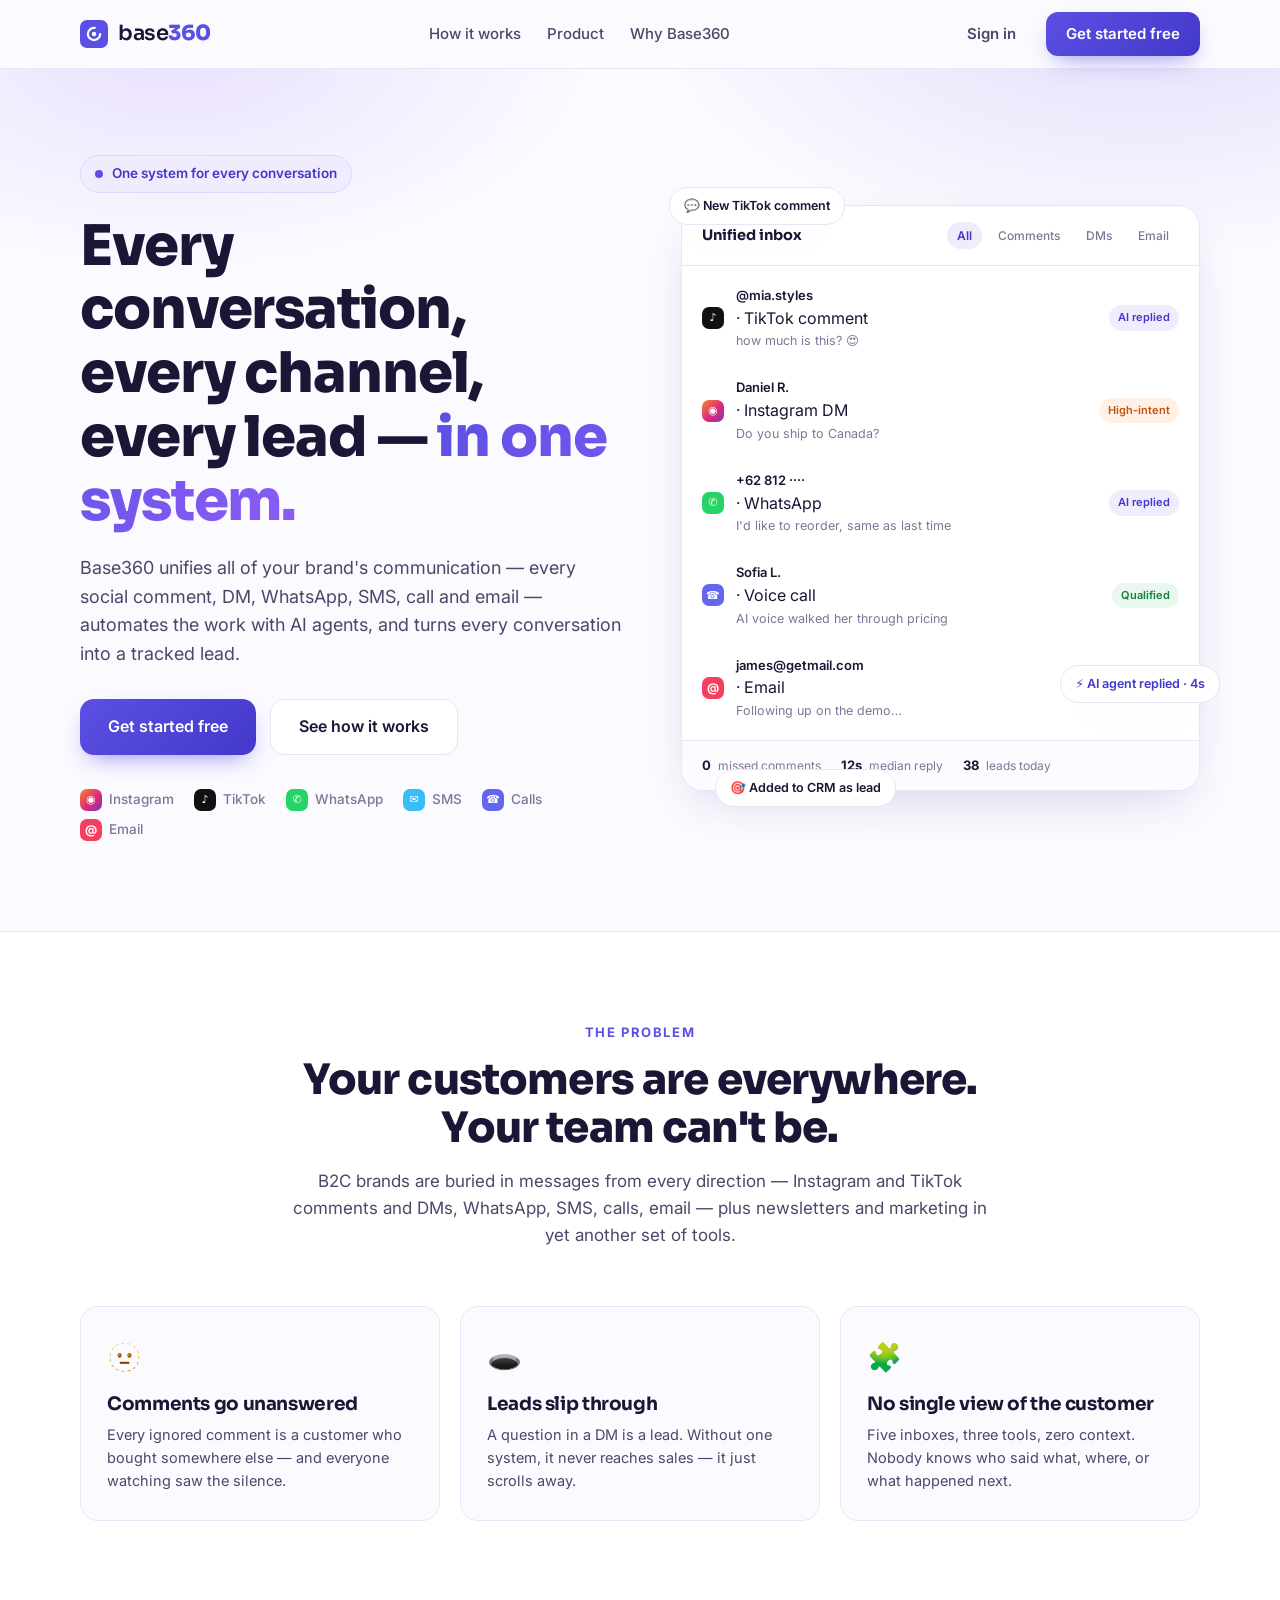
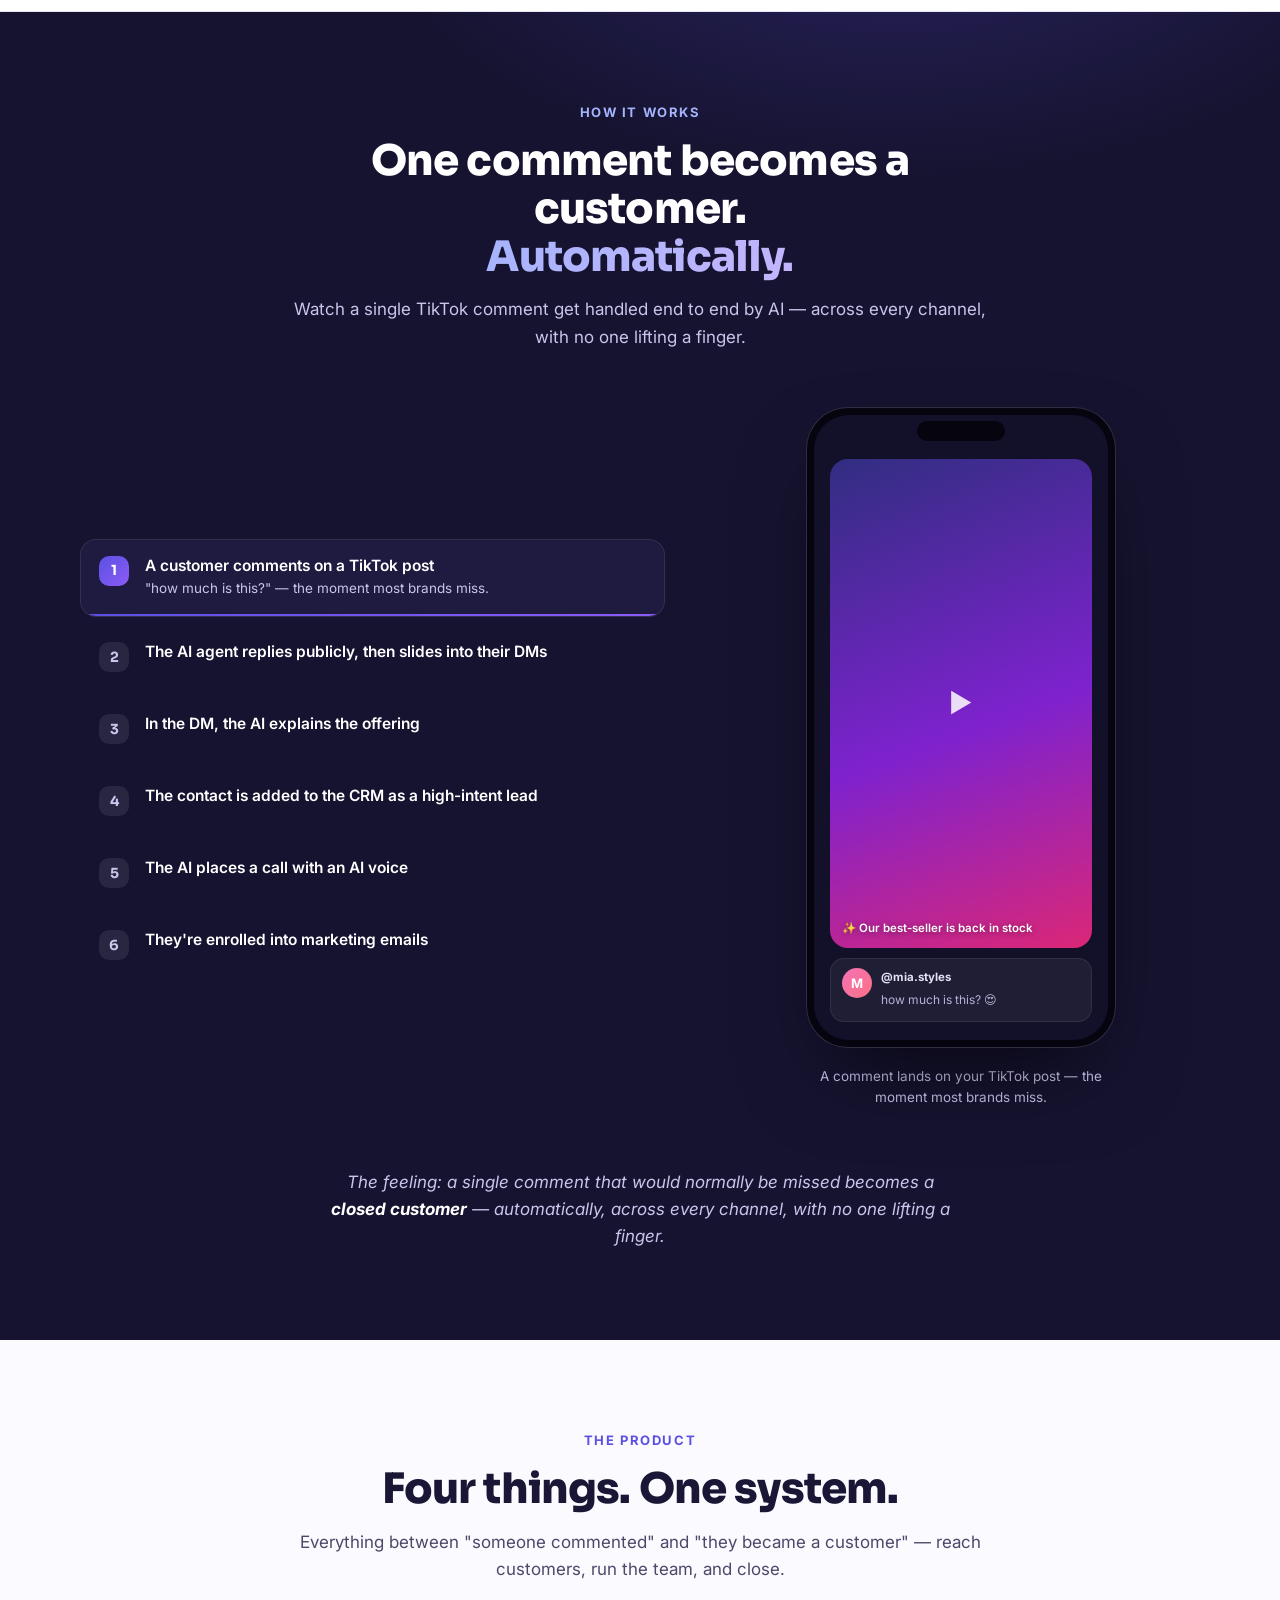
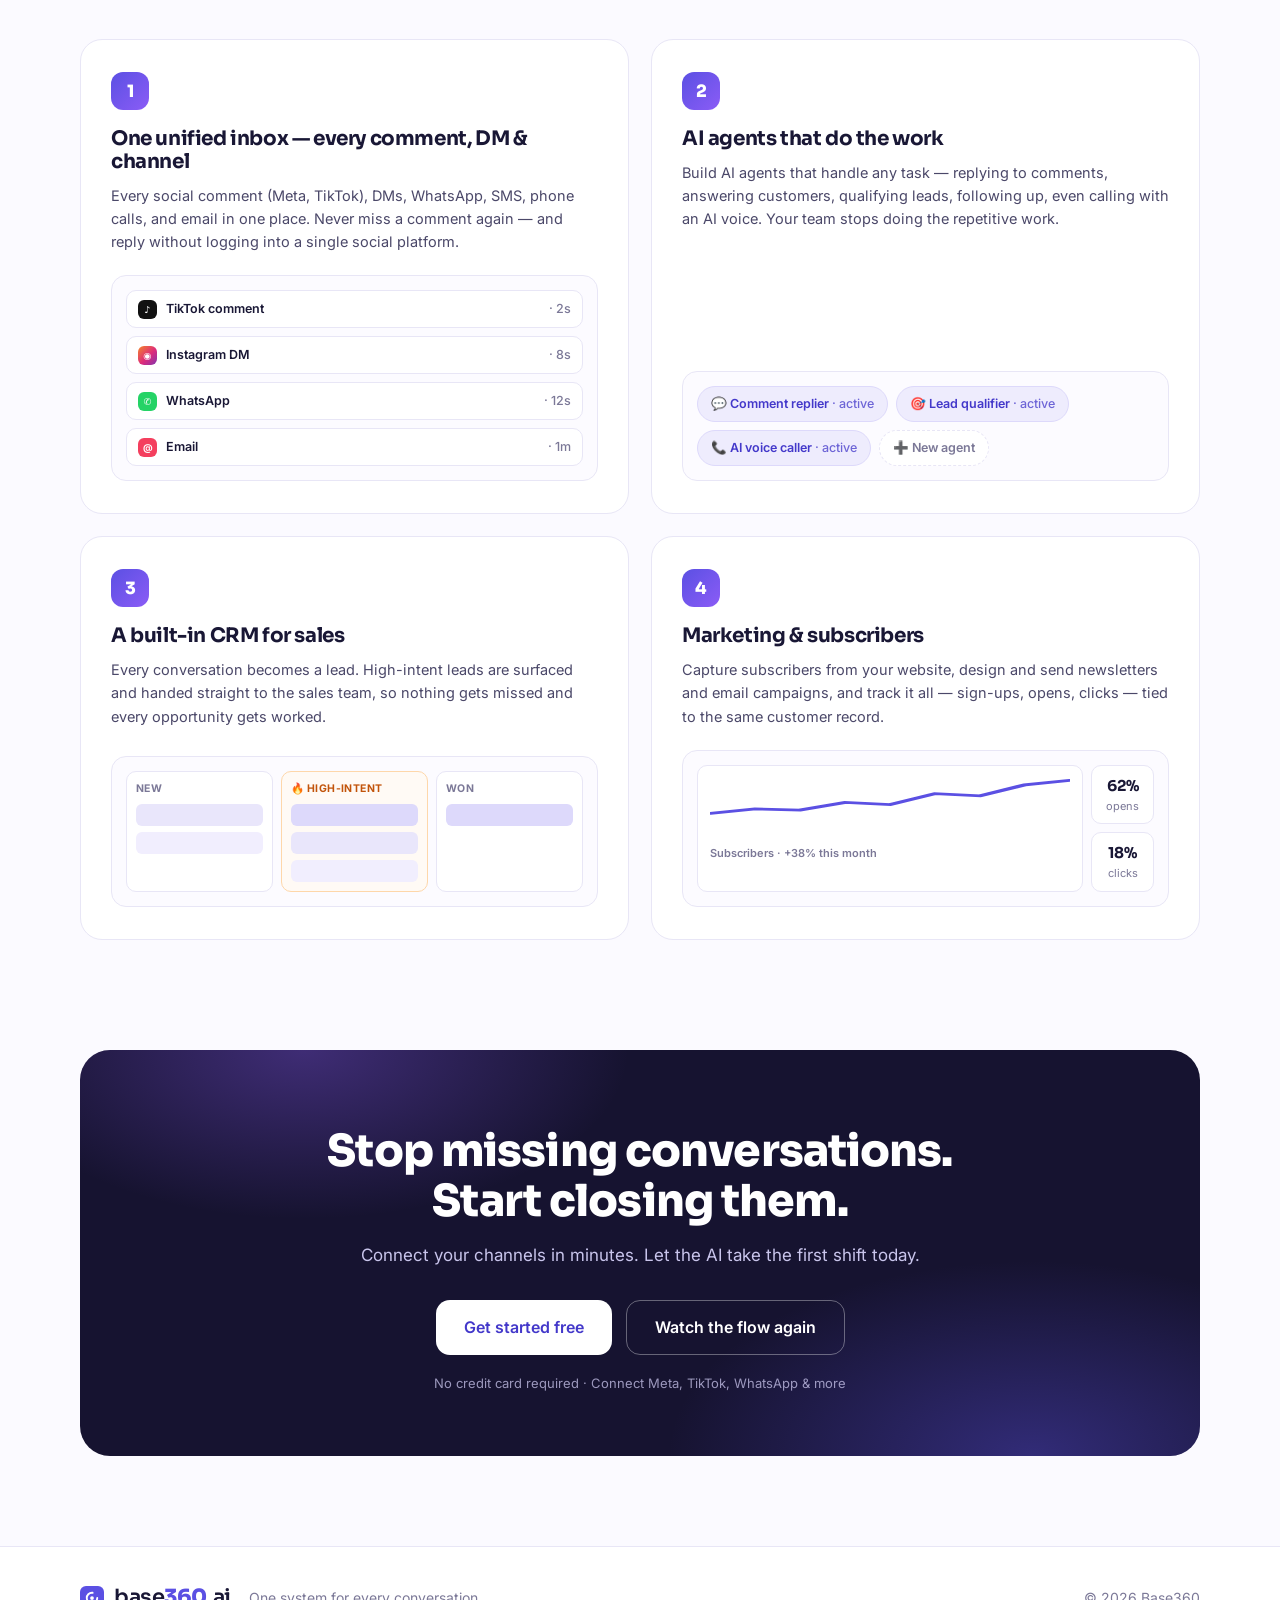
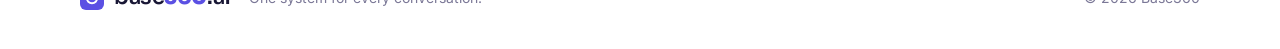
==== index.html @ 495f866d "Add Base360 landing page (static frontend, no backend) Landing page built from the creative brief: h" ====
<!doctype html>
<html lang="en">
<head>
  <meta charset="utf-8" />
  <meta name="viewport" content="width=device-width, initial-scale=1" />
  <title>Base360 — Every conversation, every channel, every lead. In one system.</title>
  <meta name="description" content="Base360 unifies every social comment, DM, WhatsApp, SMS, call and email — automates the work with AI agents, and turns every conversation into a tracked lead." />
  <link rel="preconnect" href="https://fonts.googleapis.com" />
  <link rel="preconnect" href="https://fonts.gstatic.com" crossorigin />
  <link href="https://fonts.googleapis.com/css2?family=Sora:wght@600;700;800&family=Inter:wght@400;500;600;700&display=swap" rel="stylesheet" />
  <link rel="stylesheet" href="styles.css" />
  <link rel="icon" href="data:image/svg+xml,%3Csvg xmlns='http://www.w3.org/2000/svg' viewBox='0 0 32 32'%3E%3Crect width='32' height='32' rx='8' fill='%235b50e3'/%3E%3Ccircle cx='16' cy='16' r='7' fill='none' stroke='white' stroke-width='2.5' stroke-dasharray='33 11' stroke-linecap='round'/%3E%3Ccircle cx='16' cy='16' r='2.5' fill='white'/%3E%3C/svg%3E" />
</head>
<body>

  <!-- ============ NAV ============ -->
  <header class="nav" id="top">
    <div class="container nav-inner">
      <a class="logo" href="#top" aria-label="Base360 home">
        <span class="logo-mark" aria-hidden="true">
          <svg viewBox="0 0 32 32" width="28" height="28"><rect width="32" height="32" rx="8" fill="var(--primary)"/><circle cx="16" cy="16" r="7" fill="none" stroke="#fff" stroke-width="2.5" stroke-dasharray="33 11" stroke-linecap="round"/><circle cx="16" cy="16" r="2.5" fill="#fff"/></svg>
        </span>
        <span class="logo-word">base<b>360</b></span>
      </a>
      <nav class="nav-links" aria-label="Primary">
        <a href="#how">How it works</a>
        <a href="#features">Product</a>
        <a href="#problem">Why Base360</a>
      </nav>
      <div class="nav-cta">
        <a class="btn btn-ghost" href="#cta">Sign in</a>
        <a class="btn btn-primary" href="#cta">Get started free</a>
      </div>
    </div>
  </header>

  <main>

    <!-- ============ HERO ============ -->
    <section class="hero">
      <div class="hero-glow" aria-hidden="true"></div>
      <div class="container hero-grid">
        <div class="hero-copy reveal">
          <p class="eyebrow"><span class="pulse-dot" aria-hidden="true"></span> One system for every conversation</p>
          <h1>Every conversation, every channel, every lead — <em>in one system.</em></h1>
          <p class="lede">Base360 unifies all of your brand's communication — every social comment, DM, WhatsApp, SMS, call and email — automates the work with AI&nbsp;agents, and turns every conversation into a tracked lead.</p>
          <div class="hero-actions">
            <a class="btn btn-primary btn-lg" href="#cta">Get started free</a>
            <a class="btn btn-outline btn-lg" href="#how">See how it works</a>
          </div>
          <ul class="channel-row" aria-label="Channels Base360 connects">
            <li><span class="ch-icon ch-ig" aria-hidden="true"></span>Instagram</li>
            <li><span class="ch-icon ch-tt" aria-hidden="true"></span>TikTok</li>
            <li><span class="ch-icon ch-wa" aria-hidden="true"></span>WhatsApp</li>
            <li><span class="ch-icon ch-sms" aria-hidden="true"></span>SMS</li>
            <li><span class="ch-icon ch-call" aria-hidden="true"></span>Calls</li>
            <li><span class="ch-icon ch-mail" aria-hidden="true"></span>Email</li>
          </ul>
        </div>

        <!-- Unified inbox mock -->
        <div class="hero-visual reveal" aria-hidden="true">
          <div class="inbox-card">
            <div class="inbox-head">
              <span class="inbox-title">Unified inbox</span>
              <span class="inbox-filters"><b class="on">All</b><b>Comments</b><b>DMs</b><b>Email</b></span>
            </div>
            <div class="inbox-rows">
              <div class="inbox-row" style="--d:.1s">
                <span class="ch-icon ch-tt"></span>
                <span class="row-body"><b>@mia.styles</b> · TikTok comment<i>how much is this? 😍</i></span>
                <span class="tag tag-ai">AI replied</span>
              </div>
              <div class="inbox-row" style="--d:.25s">
                <span class="ch-icon ch-ig"></span>
                <span class="row-body"><b>Daniel R.</b> · Instagram DM<i>Do you ship to Canada?</i></span>
                <span class="tag tag-hot">High-intent</span>
              </div>
              <div class="inbox-row" style="--d:.4s">
                <span class="ch-icon ch-wa"></span>
                <span class="row-body"><b>+62 812 ····</b> · WhatsApp<i>I'd like to reorder, same as last time</i></span>
                <span class="tag tag-ai">AI replied</span>
              </div>
              <div class="inbox-row" style="--d:.55s">
                <span class="ch-icon ch-call"></span>
                <span class="row-body"><b>Sofia L.</b> · Voice call<i>AI voice walked her through pricing</i></span>
                <span class="tag tag-done">Qualified</span>
              </div>
              <div class="inbox-row" style="--d:.7s">
                <span class="ch-icon ch-mail"></span>
                <span class="row-body"><b>james@getmail.com</b> · Email<i>Following up on the demo…</i></span>
                <span class="tag">Assigned</span>
              </div>
            </div>
            <div class="inbox-foot">
              <span class="foot-stat"><b>0</b> missed comments</span>
              <span class="foot-stat"><b>12s</b> median reply</span>
              <span class="foot-stat"><b>38</b> leads today</span>
            </div>
          </div>
          <div class="float-chip chip-a">💬 New TikTok comment</div>
          <div class="float-chip chip-b">⚡ AI agent replied · 4s</div>
          <div class="float-chip chip-c">🎯 Added to CRM as lead</div>
        </div>
      </div>
    </section>

    <!-- ============ PROBLEM ============ -->
    <section class="problem" id="problem">
      <div class="container">
        <div class="section-head reveal">
          <p class="kicker">The problem</p>
          <h2>Your customers are everywhere.<br />Your team can't be.</h2>
          <p class="sub">B2C brands are buried in messages from every direction — Instagram and TikTok comments and DMs, WhatsApp, SMS, calls, email — plus newsletters and marketing in yet another set of tools.</p>
        </div>
        <div class="pain-grid">
          <div class="pain-card reveal" style="--d:.05s">
            <span class="pain-emoji">🫥</span>
            <h3>Comments go unanswered</h3>
            <p>Every ignored comment is a customer who bought somewhere else — and everyone watching saw the silence.</p>
          </div>
          <div class="pain-card reveal" style="--d:.15s">
            <span class="pain-emoji">🕳️</span>
            <h3>Leads slip through</h3>
            <p>A question in a DM is a lead. Without one system, it never reaches sales — it just scrolls away.</p>
          </div>
          <div class="pain-card reveal" style="--d:.25s">
            <span class="pain-emoji">🧩</span>
            <h3>No single view of the customer</h3>
            <p>Five inboxes, three tools, zero context. Nobody knows who said what, where, or what happened next.</p>
          </div>
        </div>
      </div>
    </section>

    <!-- ============ HERO STORY / HOW IT WORKS ============ -->
    <section class="story" id="how">
      <div class="container">
        <div class="section-head section-head-dark reveal">
          <p class="kicker kicker-dark">How it works</p>
          <h2>One comment becomes a customer.<br /><em>Automatically.</em></h2>
          <p class="sub">Watch a single TikTok comment get handled end to end by AI — across every channel, with no one lifting a finger.</p>
        </div>

        <div class="story-grid reveal">
          <!-- Step list -->
          <ol class="steps" id="steps">
            <li class="step" data-step="0">
              <span class="step-num">1</span>
              <span class="step-text"><b>A customer comments on a TikTok post</b><i>"how much is this?" — the moment most brands miss.</i></span>
              <span class="step-bar"><span></span></span>
            </li>
            <li class="step" data-step="1">
              <span class="step-num">2</span>
              <span class="step-text"><b>The AI agent replies publicly, then slides into their DMs</b><i>Seconds later — while the intent is still hot.</i></span>
              <span class="step-bar"><span></span></span>
            </li>
            <li class="step" data-step="2">
              <span class="step-num">3</span>
              <span class="step-text"><b>In the DM, the AI explains the offering</b><i>Answers every question, in your brand's voice.</i></span>
              <span class="step-bar"><span></span></span>
            </li>
            <li class="step" data-step="3">
              <span class="step-num">4</span>
              <span class="step-text"><b>The contact is added to the CRM as a high-intent lead</b><i>Full context attached. Sales sees it instantly.</i></span>
              <span class="step-bar"><span></span></span>
            </li>
            <li class="step" data-step="4">
              <span class="step-num">5</span>
              <span class="step-text"><b>The AI places a call with an AI voice</b><i>Walks them through the product, books the next step.</i></span>
              <span class="step-bar"><span></span></span>
            </li>
            <li class="step" data-step="5">
              <span class="step-num">6</span>
              <span class="step-text"><b>They're enrolled into marketing emails</b><i>Nurtured on autopilot — until they buy.</i></span>
              <span class="step-bar"><span></span></span>
            </li>
          </ol>

          <!-- Phone -->
          <div class="phone-wrap" aria-hidden="true">
            <div class="phone">
              <div class="phone-notch"></div>

              <!-- Screen 1: TikTok comment -->
              <div class="screen screen-tiktok" data-screen="0">
                <div class="tiktok-video">
                  <span class="tv-gradient"></span>
                  <span class="tv-caption">✨ Our best-seller is back in stock</span>
                </div>
                <div class="tiktok-comments">
                  <div class="tk-comment appear-1">
                    <span class="avatar av-1">M</span>
                    <span><b>@mia.styles</b><i>how much is this? 😍</i></span>
                  </div>
                </div>
              </div>

              <!-- Screen 2: public reply -->
              <div class="screen screen-tiktok" data-screen="1">
                <div class="tiktok-video small">
                  <span class="tv-gradient"></span>
                  <span class="tv-caption">✨ Our best-seller is back in stock</span>
                </div>
                <div class="tiktok-comments">
                  <div class="tk-comment">
                    <span class="avatar av-1">M</span>
                    <span><b>@mia.styles</b><i>how much is this? 😍</i></span>
                  </div>
                  <div class="tk-comment brand appear-1">
                    <span class="avatar av-brand">b</span>
                    <span><b>yourbrand <em class="ai-chip">AI</em></b><i>It's $49 with free shipping! Just sent you the details 💜</i></span>
                  </div>
                  <div class="dm-toast appear-2">→ Sliding into DMs…</div>
                </div>
              </div>

              <!-- Screen 3: DM conversation -->
              <div class="screen screen-dm" data-screen="2">
                <div class="dm-head"><span class="avatar av-brand">b</span> yourbrand <em class="ai-chip">AI agent</em></div>
                <div class="dm-body">
                  <p class="bubble them appear-1">Hey Mia! 👋 The set you asked about is $49 — free shipping this week.</p>
                  <p class="bubble me appear-2">is it good for sensitive skin?</p>
                  <p class="bubble them appear-3">Totally — it's fragrance-free and dermatologist tested. Want me to hold one for you?</p>
                  <p class="bubble me appear-4">yes please!! 🙌</p>
                </div>
              </div>

              <!-- Screen 4: CRM lead -->
              <div class="screen screen-crm" data-screen="3">
                <div class="crm-head">CRM · New lead</div>
                <div class="crm-card appear-1">
                  <div class="crm-top"><span class="avatar av-1 big">M</span><span><b>Mia Santoso</b><i>@mia.styles · TikTok</i></span></div>
                  <div class="crm-rows">
                    <span>Intent<b class="intent-hot">🔥 High</b></span>
                    <span>Source<b>TikTok comment</b></span>
                    <span>Stage<b>Qualified by AI</b></span>
                    <span>Owner<b>Sales · Andra</b></span>
                  </div>
                  <div class="crm-timeline appear-2">
                    <span>💬 Commented on post</span>
                    <span>⚡ AI replied publicly</span>
                    <span>📩 DM conversation · 4 msgs</span>
                    <span class="now">🎯 Handed to sales</span>
                  </div>
                </div>
              </div>

              <!-- Screen 5: AI voice call -->
              <div class="screen screen-call" data-screen="4">
                <div class="call-avatar appear-1"><span class="avatar av-brand huge">b</span></div>
                <p class="call-name">yourbrand <em class="ai-chip">AI voice</em></p>
                <p class="call-status">Calling Mia · walking through the product…</p>
                <div class="waveform appear-2">
                  <span></span><span></span><span></span><span></span><span></span><span></span><span></span><span></span><span></span><span></span><span></span><span></span>
                </div>
                <p class="call-note appear-3">“…and since you mentioned sensitive skin, I'd start with the gentle set.”</p>
              </div>

              <!-- Screen 6: email nurture -->
              <div class="screen screen-email" data-screen="5">
                <div class="crm-head">Marketing · Enrolled</div>
                <div class="email-card appear-1">
                  <span class="email-tag">Welcome flow · Email 1 of 5</span>
                  <b>Mia, your gentle set is waiting 💜</b>
                  <i>Here's everything you asked about — plus 10% off your first order.</i>
                  <span class="email-btn">Complete your order</span>
                </div>
                <div class="email-stats appear-2">
                  <span><b>Opened</b> 2m ago</span>
                  <span><b>Clicked</b> ✓</span>
                  <span class="now"><b>Status</b> 🛒 Purchased</span>
                </div>
              </div>
            </div>
            <div class="phone-caption" id="phone-caption">A single comment that would normally be missed becomes a closed customer.</div>
          </div>
        </div>

        <p class="story-feeling reveal">The feeling: a single comment that would normally be missed becomes a <b>closed customer</b> — automatically, across every channel, with no one lifting a finger.</p>
      </div>
    </section>

    <!-- ============ FEATURES ============ -->
    <section class="features" id="features">
      <div class="container">
        <div class="section-head reveal">
          <p class="kicker">The product</p>
          <h2>Four things. One system.</h2>
          <p class="sub">Everything between "someone commented" and "they became a customer" — reach customers, run the team, and close.</p>
        </div>

        <div class="feature-grid">
          <article class="feature-card reveal" style="--d:.05s">
            <span class="feature-num">1</span>
            <h3>One unified inbox — every comment, DM &amp; channel</h3>
            <p>Every social comment (Meta, TikTok), DMs, WhatsApp, SMS, phone calls, and email in one place. Never miss a comment again — and reply without logging into a single social platform.</p>
            <div class="mini mini-inbox" aria-hidden="true">
              <span><i class="ch-icon ch-tt"></i>TikTok comment <em>· 2s</em></span>
              <span><i class="ch-icon ch-ig"></i>Instagram DM <em>· 8s</em></span>
              <span><i class="ch-icon ch-wa"></i>WhatsApp <em>· 12s</em></span>
              <span><i class="ch-icon ch-mail"></i>Email <em>· 1m</em></span>
            </div>
          </article>

          <article class="feature-card reveal" style="--d:.15s">
            <span class="feature-num">2</span>
            <h3>AI agents that do the work</h3>
            <p>Build AI agents that handle any task — replying to comments, answering customers, qualifying leads, following up, even calling with an AI voice. Your team stops doing the repetitive work.</p>
            <div class="mini mini-agents" aria-hidden="true">
              <span class="agent-pill on">💬 Comment replier <em>· active</em></span>
              <span class="agent-pill on">🎯 Lead qualifier <em>· active</em></span>
              <span class="agent-pill on">📞 AI voice caller <em>· active</em></span>
              <span class="agent-pill">➕ New agent</span>
            </div>
          </article>

          <article class="feature-card reveal" style="--d:.25s">
            <span class="feature-num">3</span>
            <h3>A built-in CRM for sales</h3>
            <p>Every conversation becomes a lead. High-intent leads are surfaced and handed straight to the sales team, so nothing gets missed and every opportunity gets worked.</p>
            <div class="mini mini-crm" aria-hidden="true">
              <div class="kanban-col"><b>New</b><span class="kb kb-1"></span><span class="kb kb-2"></span></div>
              <div class="kanban-col hot"><b>🔥 High-intent</b><span class="kb kb-3"></span><span class="kb kb-1"></span><span class="kb kb-2"></span></div>
              <div class="kanban-col"><b>Won</b><span class="kb kb-3"></span></div>
            </div>
          </article>

          <article class="feature-card reveal" style="--d:.35s">
            <span class="feature-num">4</span>
            <h3>Marketing &amp; subscribers</h3>
            <p>Capture subscribers from your website, design and send newsletters and email campaigns, and track it all — sign-ups, opens, clicks — tied to the same customer record.</p>
            <div class="mini mini-marketing" aria-hidden="true">
              <div class="spark">
                <svg viewBox="0 0 120 40" preserveAspectRatio="none"><path d="M0 34 L15 30 L30 31 L45 24 L60 26 L75 16 L90 18 L105 8 L120 4" fill="none" stroke="var(--primary)" stroke-width="2.5" stroke-linecap="round"/></svg>
                <em>Subscribers · +38% this month</em>
              </div>
              <span class="mk-stat"><b>62%</b> opens</span>
              <span class="mk-stat"><b>18%</b> clicks</span>
            </div>
          </article>
        </div>
      </div>
    </section>

    <!-- ============ CTA ============ -->
    <section class="cta" id="cta">
      <div class="container">
        <div class="cta-card reveal">
          <div class="cta-glow" aria-hidden="true"></div>
          <h2>Stop missing conversations.<br />Start closing them.</h2>
          <p>Connect your channels in minutes. Let the AI take the first shift today.</p>
          <div class="hero-actions center">
            <a class="btn btn-light btn-lg" href="#">Get started free</a>
            <a class="btn btn-outline-light btn-lg" href="#how">Watch the flow again</a>
          </div>
          <p class="cta-fine">No credit card required · Connect Meta, TikTok, WhatsApp &amp; more</p>
        </div>
      </div>
    </section>
  </main>

  <!-- ============ FOOTER ============ -->
  <footer class="footer">
    <div class="container footer-inner">
      <a class="logo" href="#top">
        <span class="logo-mark" aria-hidden="true">
          <svg viewBox="0 0 32 32" width="24" height="24"><rect width="32" height="32" rx="8" fill="var(--primary)"/><circle cx="16" cy="16" r="7" fill="none" stroke="#fff" stroke-width="2.5" stroke-dasharray="33 11" stroke-linecap="round"/><circle cx="16" cy="16" r="2.5" fill="#fff"/></svg>
        </span>
        <span class="logo-word">base<b>360</b>.ai</span>
      </a>
      <p>One system for every conversation.</p>
      <p class="footer-fine">© 2026 Base360</p>
    </div>
  </footer>

  <script src="app.js"></script>
</body>
</html>
---- styles.css ----
/* ============================================================
   Base360 — landing page
   Design tokens
   ============================================================ */
:root {
  --primary: #5b50e3;
  --primary-deep: #4338ca;
  --primary-soft: #eeecfd;
  --violet: #8b5cf6;
  --ink: #191735;
  --ink-soft: #4b4869;
  --muted: #7b7897;
  --bg: #fbfaff;
  --card: #ffffff;
  --line: #e8e6f6;
  --dark: #161330;
  --dark-2: #1e1a40;
  --dark-line: rgba(255, 255, 255, 0.09);
  --dark-text: #c9c5ec;
  --green: #16a34a;
  --hot: #f97316;
  --radius: 18px;
  --shadow: 0 18px 50px -18px rgba(38, 27, 120, 0.22);
  --font-head: "Sora", "Inter", system-ui, -apple-system, "Segoe UI", sans-serif;
  --font-body: "Inter", system-ui, -apple-system, "Segoe UI", sans-serif;
}

* { margin: 0; padding: 0; box-sizing: border-box; }
html { scroll-behavior: smooth; }

body {
  font-family: var(--font-body);
  color: var(--ink);
  background: var(--bg);
  line-height: 1.6;
  -webkit-font-smoothing: antialiased;
  overflow-x: hidden;
}

.container { width: min(1120px, 100% - 48px); margin-inline: auto; }
h1, h2, h3 { font-family: var(--font-head); line-height: 1.14; letter-spacing: -0.02em; }
em { font-style: normal; }
img, svg { max-width: 100%; }

/* Scroll reveal */
.reveal { opacity: 0; transform: translateY(26px); transition: opacity 0.7s ease var(--d, 0s), transform 0.7s cubic-bezier(0.2, 0.7, 0.2, 1) var(--d, 0s); }
.reveal.in { opacity: 1; transform: none; }

/* ============ Buttons ============ */
.btn {
  display: inline-flex; align-items: center; justify-content: center;
  padding: 10px 20px; border-radius: 12px;
  font-weight: 600; font-size: 15px; text-decoration: none;
  transition: transform 0.15s ease, box-shadow 0.15s ease, background 0.15s ease;
  white-space: nowrap;
}
.btn:active { transform: translateY(1px); }
.btn-lg { padding: 14px 28px; font-size: 16px; border-radius: 14px; }
.btn-primary { background: linear-gradient(135deg, var(--primary), var(--primary-deep)); color: #fff; box-shadow: 0 10px 24px -10px rgba(91, 80, 227, 0.7); }
.btn-primary:hover { transform: translateY(-2px); box-shadow: 0 16px 30px -10px rgba(91, 80, 227, 0.75); }
.btn-outline { border: 1.5px solid var(--line); color: var(--ink); background: #fff; }
.btn-outline:hover { border-color: var(--primary); color: var(--primary); }
.btn-ghost { color: var(--ink-soft); }
.btn-ghost:hover { color: var(--primary); }
.btn-light { background: #fff; color: var(--primary-deep); }
.btn-light:hover { transform: translateY(-2px); box-shadow: 0 14px 30px -12px rgba(0, 0, 0, 0.5); }
.btn-outline-light { border: 1.5px solid rgba(255, 255, 255, 0.35); color: #fff; }
.btn-outline-light:hover { border-color: #fff; }

/* ============ Nav ============ */
.nav {
  position: sticky; top: 0; z-index: 50;
  background: rgba(251, 250, 255, 0.82);
  backdrop-filter: blur(14px);
  border-bottom: 1px solid var(--line);
}
.nav-inner { display: flex; align-items: center; gap: 32px; height: 68px; }
.logo { display: inline-flex; align-items: center; gap: 10px; text-decoration: none; color: var(--ink); }
.logo-mark { display: grid; place-items: center; }
.logo-word { font-family: var(--font-head); font-size: 21px; font-weight: 600; letter-spacing: -0.02em; }
.logo-word b { color: var(--primary); font-weight: 800; }
.nav-links { display: flex; gap: 26px; margin-inline: auto; }
.nav-links a { text-decoration: none; color: var(--ink-soft); font-weight: 500; font-size: 15px; transition: color 0.15s; }
.nav-links a:hover { color: var(--primary); }
.nav-cta { display: flex; gap: 10px; align-items: center; }

/* ============ Hero ============ */
.hero { position: relative; padding: 86px 0 90px; overflow: hidden; }
.hero-glow {
  position: absolute; inset: -30% -20% auto;
  height: 560px;
  background:
    radial-gradient(600px 320px at 24% 42%, rgba(139, 92, 246, 0.16), transparent 70%),
    radial-gradient(720px 400px at 78% 30%, rgba(91, 80, 227, 0.18), transparent 70%);
  pointer-events: none;
}
.hero-grid { position: relative; display: grid; grid-template-columns: 1.05fr 1fr; gap: 56px; align-items: center; }

.eyebrow {
  display: inline-flex; align-items: center; gap: 9px;
  font-size: 13.5px; font-weight: 600; color: var(--primary-deep);
  background: var(--primary-soft); border: 1px solid #ddd9fb;
  padding: 7px 14px; border-radius: 999px; margin-bottom: 22px;
}
.pulse-dot { width: 8px; height: 8px; border-radius: 50%; background: var(--primary); animation: pulse 2s infinite; }
@keyframes pulse {
  0%, 100% { box-shadow: 0 0 0 0 rgba(91, 80, 227, 0.45); }
  60% { box-shadow: 0 0 0 7px rgba(91, 80, 227, 0); }
}

.hero h1 { font-size: clamp(38px, 4.6vw, 56px); font-weight: 800; margin-bottom: 20px; }
.hero h1 em { background: linear-gradient(120deg, var(--primary), var(--violet)); -webkit-background-clip: text; background-clip: text; color: transparent; }
.lede { font-size: 18px; color: var(--ink-soft); max-width: 52ch; margin-bottom: 30px; }
.hero-actions { display: flex; gap: 14px; flex-wrap: wrap; margin-bottom: 34px; }
.hero-actions.center { justify-content: center; margin-bottom: 18px; }

.channel-row { display: flex; flex-wrap: wrap; gap: 8px 20px; list-style: none; }
.channel-row li { display: inline-flex; align-items: center; gap: 7px; font-size: 13.5px; font-weight: 500; color: var(--muted); }

/* Channel icons (pure CSS dots w/ emoji-free look) */
.ch-icon { width: 22px; height: 22px; border-radius: 7px; display: inline-grid; place-items: center; flex: none; position: relative; }
.ch-icon::after { font-size: 11px; color: #fff; font-style: normal; font-weight: 700; }
.ch-ig { background: linear-gradient(135deg, #f58529, #dd2a7b 55%, #8134af); }
.ch-ig::after { content: "◉"; }
.ch-tt { background: #111; }
.ch-tt::after { content: "♪"; }
.ch-wa { background: #25d366; }
.ch-wa::after { content: "✆"; }
.ch-sms { background: #38bdf8; }
.ch-sms::after { content: "✉"; }
.ch-call { background: #6366f1; }
.ch-call::after { content: "☎"; }
.ch-mail { background: #f43f5e; }
.ch-mail::after { content: "@"; font-size: 12px; }

/* Hero inbox mock */
.hero-visual { position: relative; }
.inbox-card {
  background: var(--card); border: 1px solid var(--line); border-radius: 22px;
  box-shadow: var(--shadow); overflow: hidden;
}
.inbox-head { display: flex; align-items: center; justify-content: space-between; padding: 16px 20px; border-bottom: 1px solid var(--line); }
.inbox-title { font-weight: 700; font-size: 14.5px; font-family: var(--font-head); }
.inbox-filters { display: flex; gap: 6px; }
.inbox-filters b { font-weight: 500; font-size: 12px; color: var(--muted); padding: 4px 10px; border-radius: 999px; }
.inbox-filters b.on { background: var(--primary-soft); color: var(--primary-deep); font-weight: 600; }
.inbox-rows { padding: 8px; display: grid; gap: 4px; }
.inbox-row {
  display: flex; align-items: center; gap: 12px; padding: 11px 12px; border-radius: 13px;
  animation: rowIn 0.6s cubic-bezier(0.2, 0.7, 0.2, 1) both; animation-delay: var(--d, 0s);
  transition: background 0.15s;
}
.inbox-row:hover { background: #f6f4ff; }
@keyframes rowIn { from { opacity: 0; transform: translateX(18px); } }
.row-body { display: grid; min-width: 0; flex: 1; }
.row-body b { font-size: 13px; font-weight: 600; }
.row-body i { font-style: normal; font-size: 12.5px; color: var(--muted); white-space: nowrap; overflow: hidden; text-overflow: ellipsis; }
.tag { font-size: 11px; font-weight: 600; padding: 4px 9px; border-radius: 999px; background: #f1f0fa; color: var(--muted); flex: none; }
.tag-ai { background: var(--primary-soft); color: var(--primary-deep); }
.tag-hot { background: #fff1e6; color: #c2540a; }
.tag-done { background: #e8f8ee; color: #15803d; }
.inbox-foot { display: flex; gap: 20px; padding: 14px 20px; border-top: 1px solid var(--line); background: #fcfbff; }
.foot-stat { font-size: 12px; color: var(--muted); }
.foot-stat b { color: var(--ink); font-size: 13px; margin-right: 4px; }

.float-chip {
  position: absolute; background: #fff; border: 1px solid var(--line); border-radius: 999px;
  padding: 8px 14px; font-size: 12.5px; font-weight: 600; box-shadow: var(--shadow);
  animation: floaty 5s ease-in-out infinite;
}
.chip-a { top: -18px; left: -12px; animation-delay: 0s; }
.chip-b { bottom: 88px; right: -20px; animation-delay: 1.4s; color: var(--primary-deep); }
.chip-c { bottom: -16px; left: 34px; animation-delay: 2.8s; }
@keyframes floaty { 0%, 100% { transform: translateY(0); } 50% { transform: translateY(-8px); } }

/* ============ Section heads ============ */
section { padding: 90px 0; }
.section-head { text-align: center; max-width: 720px; margin: 0 auto 56px; }
.kicker { font-size: 13px; font-weight: 700; letter-spacing: 0.12em; text-transform: uppercase; color: var(--primary); margin-bottom: 14px; }
.section-head h2 { font-size: clamp(30px, 3.6vw, 42px); font-weight: 800; margin-bottom: 16px; }
.section-head .sub { color: var(--ink-soft); font-size: 17px; }

/* ============ Problem ============ */
.problem { background: #fff; border-block: 1px solid var(--line); }
.pain-grid { display: grid; grid-template-columns: repeat(3, 1fr); gap: 20px; }
.pain-card {
  background: var(--bg); border: 1px solid var(--line); border-radius: var(--radius);
  padding: 28px 26px; transition: transform 0.2s ease, box-shadow 0.2s ease;
}
.pain-card:hover { transform: translateY(-4px); box-shadow: var(--shadow); }
.pain-emoji { font-size: 28px; display: block; margin-bottom: 14px; }
.pain-card h3 { font-size: 18.5px; margin-bottom: 8px; }
.pain-card p { font-size: 14.5px; color: var(--ink-soft); }

/* ============ Story (dark) ============ */
.story { background: radial-gradient(900px 500px at 70% -10%, rgba(91, 80, 227, 0.28), transparent 60%), var(--dark); color: #fff; }
.section-head-dark h2 { color: #fff; }
.section-head-dark h2 em { background: linear-gradient(120deg, #a5b4fc, #c4b5fd); -webkit-background-clip: text; background-clip: text; color: transparent; }
.section-head-dark .sub { color: var(--dark-text); }
.kicker-dark { color: #a5b4fc; }

.story-grid { display: grid; grid-template-columns: 1.1fr 0.9fr; gap: 56px; align-items: center; }

.steps { list-style: none; display: grid; gap: 8px; }
.step {
  position: relative; display: flex; gap: 16px; align-items: flex-start;
  padding: 16px 18px; border-radius: 16px; cursor: pointer;
  border: 1px solid transparent; transition: background 0.25s, border-color 0.25s;
  overflow: hidden;
}
.step:hover { background: rgba(255, 255, 255, 0.04); }
.step.active { background: var(--dark-2); border-color: var(--dark-line); }
.step-num {
  width: 30px; height: 30px; flex: none; display: grid; place-items: center;
  border-radius: 10px; font-weight: 700; font-size: 14px; font-family: var(--font-head);
  background: rgba(255, 255, 255, 0.08); color: var(--dark-text);
  transition: background 0.25s, color 0.25s;
}
.step.active .step-num { background: linear-gradient(135deg, var(--primary), var(--violet)); color: #fff; }
.step.done .step-num { background: rgba(91, 80, 227, 0.35); color: #c7d2fe; }
.step-text { display: grid; gap: 2px; }
.step-text b { font-size: 15.5px; font-weight: 600; line-height: 1.35; }
.step-text i { font-style: normal; font-size: 13.5px; color: var(--dark-text); display: none; }
.step.active .step-text i { display: block; }
.step-bar { position: absolute; left: 0; right: 0; bottom: 0; height: 2.5px; background: transparent; }
.step-bar span { display: block; height: 100%; width: 0; background: linear-gradient(90deg, var(--primary), var(--violet)); }
.step.active .step-bar span { animation: bar var(--step-ms, 4200ms) linear forwards; }
@keyframes bar { to { width: 100%; } }

/* Phone */
.phone-wrap { display: grid; justify-items: center; gap: 18px; }
.phone {
  position: relative; width: min(310px, 100%); aspect-ratio: 9 / 18.6;
  background: #0d0b20; border-radius: 42px; border: 1px solid rgba(255, 255, 255, 0.14);
  box-shadow: 0 40px 90px -30px rgba(0, 0, 0, 0.7), inset 0 0 0 7px #05040f;
  overflow: hidden;
}
.phone-notch {
  position: absolute; top: 13px; left: 50%; transform: translateX(-50%);
  width: 88px; height: 20px; background: #05040f; border-radius: 999px; z-index: 5;
}
.phone-caption { font-size: 13.5px; color: var(--dark-text); text-align: center; max-width: 300px; min-height: 42px; transition: opacity 0.3s; }

.screen {
  position: absolute; inset: 7px; border-radius: 36px; padding: 44px 16px 18px;
  opacity: 0; transform: scale(0.98); pointer-events: none;
  transition: opacity 0.45s ease, transform 0.45s ease;
  display: flex; flex-direction: column; gap: 10px;
  background: #131029;
}
.screen.on { opacity: 1; transform: none; }
.screen.on .appear-1 { animation: pop 0.45s cubic-bezier(0.2, 0.7, 0.2, 1) 0.25s both; }
.screen.on .appear-2 { animation: pop 0.45s cubic-bezier(0.2, 0.7, 0.2, 1) 1.1s both; }
.screen.on .appear-3 { animation: pop 0.45s cubic-bezier(0.2, 0.7, 0.2, 1) 2s both; }
.screen.on .appear-4 { animation: pop 0.45s cubic-bezier(0.2, 0.7, 0.2, 1) 2.9s both; }
@keyframes pop { from { opacity: 0; transform: translateY(12px) scale(0.97); } }

.avatar {
  width: 30px; height: 30px; border-radius: 50%; flex: none;
  display: inline-grid; place-items: center; font-weight: 700; font-size: 13px; color: #fff;
}
.avatar.big { width: 40px; height: 40px; font-size: 16px; }
.avatar.huge { width: 72px; height: 72px; font-size: 30px; border-radius: 24px; }
.av-1 { background: linear-gradient(135deg, #f472b6, #fb7185); }
.av-brand { background: linear-gradient(135deg, var(--primary), var(--violet)); font-family: var(--font-head); }

.ai-chip {
  display: inline-block; font-size: 9px; font-weight: 800; letter-spacing: 0.06em;
  background: linear-gradient(135deg, var(--primary), var(--violet)); color: #fff;
  padding: 2px 6px; border-radius: 999px; vertical-align: 2px; margin-left: 4px;
}

/* Screen 1-2: TikTok */
.tiktok-video { position: relative; border-radius: 18px; overflow: hidden; flex: 1; min-height: 120px; transition: flex 0.4s; }
.tiktok-video.small { flex: 0 0 96px; }
.tv-gradient { position: absolute; inset: 0; background: linear-gradient(160deg, #312e81, #7e22ce 55%, #db2777); }
.tv-gradient::after {
  content: "▶"; position: absolute; inset: 0; display: grid; place-items: center;
  color: rgba(255, 255, 255, 0.85); font-size: 26px;
}
.tv-caption { position: absolute; left: 12px; bottom: 10px; font-size: 11.5px; font-weight: 600; color: #fff; text-shadow: 0 1px 6px rgba(0,0,0,0.4); }
.tiktok-comments { display: grid; gap: 8px; align-content: start; }
.tk-comment {
  display: flex; gap: 9px; align-items: flex-start;
  background: rgba(255, 255, 255, 0.06); border: 1px solid rgba(255, 255, 255, 0.08);
  border-radius: 14px; padding: 9px 11px;
}
.tk-comment.brand { border-color: rgba(139, 92, 246, 0.5); background: rgba(91, 80, 227, 0.16); }
.tk-comment b { display: block; font-size: 11.5px; color: #e3e1f5; }
.tk-comment i { font-style: normal; font-size: 12px; color: #b6b2d8; line-height: 1.45; }
.dm-toast {
  justify-self: center; font-size: 11px; font-weight: 700; color: #c7d2fe;
  background: rgba(91, 80, 227, 0.25); border: 1px solid rgba(139, 92, 246, 0.4);
  padding: 5px 12px; border-radius: 999px;
}

/* Screen 3: DM */
.dm-head {
  display: flex; align-items: center; gap: 9px; font-size: 13px; font-weight: 700; color: #e3e1f5;
  padding-bottom: 10px; border-bottom: 1px solid rgba(255, 255, 255, 0.08);
}
.dm-body { display: grid; gap: 8px; align-content: start; padding-top: 4px; }
.bubble { max-width: 85%; padding: 8px 12px; border-radius: 15px; font-size: 12.5px; line-height: 1.45; }
.bubble.them { background: rgba(255, 255, 255, 0.08); color: #e3e1f5; border-bottom-left-radius: 5px; justify-self: start; }
.bubble.me { background: linear-gradient(135deg, var(--primary), var(--primary-deep)); color: #fff; border-bottom-right-radius: 5px; justify-self: end; }

/* Screen 4: CRM */
.crm-head { font-size: 12px; font-weight: 700; letter-spacing: 0.08em; text-transform: uppercase; color: #8f8ab5; }
.crm-card { background: rgba(255, 255, 255, 0.05); border: 1px solid rgba(255, 255, 255, 0.1); border-radius: 18px; padding: 14px; display: grid; gap: 12px; }
.crm-top { display: flex; gap: 11px; align-items: center; }
.crm-top b { display: block; font-size: 14px; color: #fff; }
.crm-top i { font-style: normal; font-size: 11.5px; color: #8f8ab5; }
.crm-rows { display: grid; grid-template-columns: 1fr 1fr; gap: 8px; }
.crm-rows span { display: grid; font-size: 10.5px; color: #8f8ab5; background: rgba(255,255,255,0.04); padding: 7px 9px; border-radius: 10px; }
.crm-rows b { font-size: 11.5px; color: #e3e1f5; font-weight: 600; }
.intent-hot { color: #fdba74 !important; }
.crm-timeline { display: grid; gap: 6px; }
.crm-timeline span { font-size: 11.5px; color: #b6b2d8; padding-left: 14px; position: relative; }
.crm-timeline span::before { content: ""; position: absolute; left: 0; top: 7px; width: 5px; height: 5px; border-radius: 50%; background: #4b4680; }
.crm-timeline span.now { color: #c7d2fe; font-weight: 700; }
.crm-timeline span.now::before { background: var(--violet); box-shadow: 0 0 0 3px rgba(139, 92, 246, 0.25); }

/* Screen 5: Call */
.screen-call { align-items: center; justify-content: center; text-align: center; gap: 12px; }
.call-name { font-size: 15px; font-weight: 700; color: #fff; }
.call-status { font-size: 12px; color: #8f8ab5; }
.waveform { display: flex; gap: 4px; align-items: center; height: 36px; }
.waveform span { width: 4px; border-radius: 999px; background: linear-gradient(180deg, var(--violet), var(--primary)); animation: wave 1s ease-in-out infinite; height: 30%; }
.waveform span:nth-child(2n) { animation-delay: 0.15s; }
.waveform span:nth-child(3n) { animation-delay: 0.3s; }
.waveform span:nth-child(4n) { animation-delay: 0.45s; }
@keyframes wave { 0%, 100% { height: 25%; } 50% { height: 95%; } }
.call-note { font-size: 12px; color: #b6b2d8; font-style: italic; max-width: 220px; line-height: 1.5; }

/* Screen 6: Email */
.email-card {
  background: #fff; border-radius: 16px; padding: 16px; display: grid; gap: 8px;
}
.email-tag { font-size: 10px; font-weight: 700; letter-spacing: 0.06em; text-transform: uppercase; color: var(--primary-deep); background: var(--primary-soft); padding: 3px 8px; border-radius: 999px; justify-self: start; }
.email-card b { font-size: 14px; color: var(--ink); font-family: var(--font-head); line-height: 1.3; }
.email-card i { font-style: normal; font-size: 12px; color: var(--muted); line-height: 1.5; }
.email-btn { background: linear-gradient(135deg, var(--primary), var(--primary-deep)); color: #fff; font-size: 12px; font-weight: 700; text-align: center; padding: 9px; border-radius: 10px; }
.email-stats { display: grid; gap: 6px; }
.email-stats span { display: flex; justify-content: space-between; font-size: 11.5px; color: #b6b2d8; background: rgba(255,255,255,0.05); border: 1px solid rgba(255,255,255,0.08); padding: 8px 11px; border-radius: 10px; }
.email-stats b { color: #e3e1f5; font-weight: 600; }
.email-stats .now { border-color: rgba(139, 92, 246, 0.5); }
.email-stats .now b { color: #c7d2fe; }

.story-feeling {
  text-align: center; max-width: 640px; margin: 60px auto 0;
  font-size: 17px; color: var(--dark-text); font-style: italic;
}
.story-feeling b { color: #fff; }

/* ============ Features ============ */
.feature-grid { display: grid; grid-template-columns: 1fr 1fr; gap: 22px; }
.feature-card {
  position: relative; background: var(--card); border: 1px solid var(--line);
  border-radius: 22px; padding: 32px 30px;
  transition: transform 0.2s ease, box-shadow 0.2s ease;
  display: flex; flex-direction: column;
}
.feature-card:hover { transform: translateY(-4px); box-shadow: var(--shadow); }
.feature-num {
  width: 38px; height: 38px; display: grid; place-items: center;
  background: linear-gradient(135deg, var(--primary), var(--violet)); color: #fff;
  border-radius: 12px; font-family: var(--font-head); font-weight: 800; font-size: 17px;
  margin-bottom: 18px;
}
.feature-card h3 { font-size: 20px; margin-bottom: 10px; }
.feature-card p { font-size: 14.5px; color: var(--ink-soft); margin-bottom: 22px; }

.mini { margin-top: auto; border: 1px solid var(--line); border-radius: 15px; background: #fcfbff; padding: 14px; }
.mini-inbox { display: grid; gap: 8px; }
.mini-inbox > span { display: flex; align-items: center; gap: 9px; font-size: 12.5px; font-weight: 600; background: #fff; border: 1px solid var(--line); border-radius: 10px; padding: 8px 11px; }
.mini-inbox em { font-style: normal; color: var(--muted); font-weight: 500; margin-left: auto; }
.mini-inbox .ch-icon { width: 19px; height: 19px; border-radius: 6px; }
.mini-inbox .ch-icon::after { font-size: 9.5px; }

.mini-agents { display: flex; flex-wrap: wrap; gap: 8px; }
.agent-pill { font-size: 12.5px; font-weight: 600; background: #fff; border: 1px dashed var(--line); color: var(--muted); border-radius: 999px; padding: 7px 13px; }
.agent-pill.on { border-style: solid; border-color: #ddd9fb; background: var(--primary-soft); color: var(--primary-deep); }
.agent-pill em { font-style: normal; font-weight: 500; opacity: 0.75; }

.mini-crm { display: grid; grid-template-columns: repeat(3, 1fr); gap: 8px; }
.kanban-col { background: #fff; border: 1px solid var(--line); border-radius: 10px; padding: 9px; display: grid; gap: 6px; align-content: start; }
.kanban-col b { font-size: 10.5px; font-weight: 700; color: var(--muted); text-transform: uppercase; letter-spacing: 0.04em; }
.kanban-col.hot { border-color: #fed7aa; background: #fffaf5; }
.kanban-col.hot b { color: #c2540a; }
.kb { height: 22px; border-radius: 6px; background: #efedf9; }
.kb-1 { background: #e9e6fb; } .kb-2 { background: #f1eefe; } .kb-3 { background: #ddd9fb; }

.mini-marketing { display: grid; grid-template-columns: 1fr auto; gap: 8px; align-items: stretch; }
.spark { grid-row: span 2; background: #fff; border: 1px solid var(--line); border-radius: 10px; padding: 10px 12px 8px; display: grid; gap: 4px; }
.spark svg { width: 100%; height: 44px; }
.spark em { font-style: normal; font-size: 11px; font-weight: 600; color: var(--muted); }
.mk-stat { background: #fff; border: 1px solid var(--line); border-radius: 10px; padding: 8px 14px; font-size: 11px; color: var(--muted); display: grid; place-items: center; text-align: center; }
.mk-stat b { font-size: 15px; color: var(--ink); font-family: var(--font-head); }

/* ============ CTA ============ */
.cta { padding-top: 20px; }
.cta-card {
  position: relative; overflow: hidden; text-align: center;
  background: var(--dark); color: #fff; border-radius: 30px;
  padding: 76px 32px 62px;
}
.cta-glow {
  position: absolute; inset: 0;
  background:
    radial-gradient(500px 260px at 20% 0%, rgba(139, 92, 246, 0.35), transparent 65%),
    radial-gradient(560px 300px at 85% 100%, rgba(91, 80, 227, 0.4), transparent 65%);
  pointer-events: none;
}
.cta-card h2 { position: relative; font-size: clamp(30px, 3.8vw, 44px); font-weight: 800; margin-bottom: 16px; }
.cta-card p { position: relative; color: var(--dark-text); font-size: 17px; margin-bottom: 30px; }
.cta-card .hero-actions { position: relative; }
.cta-fine { font-size: 13px !important; opacity: 0.75; margin-bottom: 0 !important; }

/* ============ Footer ============ */
.footer { border-top: 1px solid var(--line); padding: 34px 0; background: #fff; }
.footer-inner { display: flex; align-items: center; gap: 18px; flex-wrap: wrap; }
.footer-inner p { font-size: 14px; color: var(--muted); }
.footer-fine { margin-left: auto; }

/* ============ Responsive ============ */
@media (max-width: 960px) {
  .hero-grid, .story-grid { grid-template-columns: 1fr; gap: 44px; }
  .hero { padding-top: 56px; }
  .hero-copy { text-align: center; }
  .hero-actions { justify-content: center; }
  .channel-row { justify-content: center; }
  .pain-grid { grid-template-columns: 1fr; }
  .feature-grid { grid-template-columns: 1fr; }
  .nav-links { display: none; }
  .float-chip { display: none; }
  .phone-wrap { order: 2; }
}
@media (max-width: 560px) {
  section { padding: 64px 0; }
  .nav-cta .btn-ghost { display: none; }
  .inbox-foot { gap: 12px; flex-wrap: wrap; }
}

/* ============ Reduced motion ============ */
@media (prefers-reduced-motion: reduce) {
  html { scroll-behavior: auto; }
  .reveal { opacity: 1; transform: none; transition: none; }
  .inbox-row, .float-chip, .pulse-dot, .waveform span,
  .screen.on .appear-1, .screen.on .appear-2, .screen.on .appear-3, .screen.on .appear-4 { animation: none !important; }
  .screen .appear-1, .screen .appear-2, .screen .appear-3, .screen .appear-4 { opacity: 1; }
}
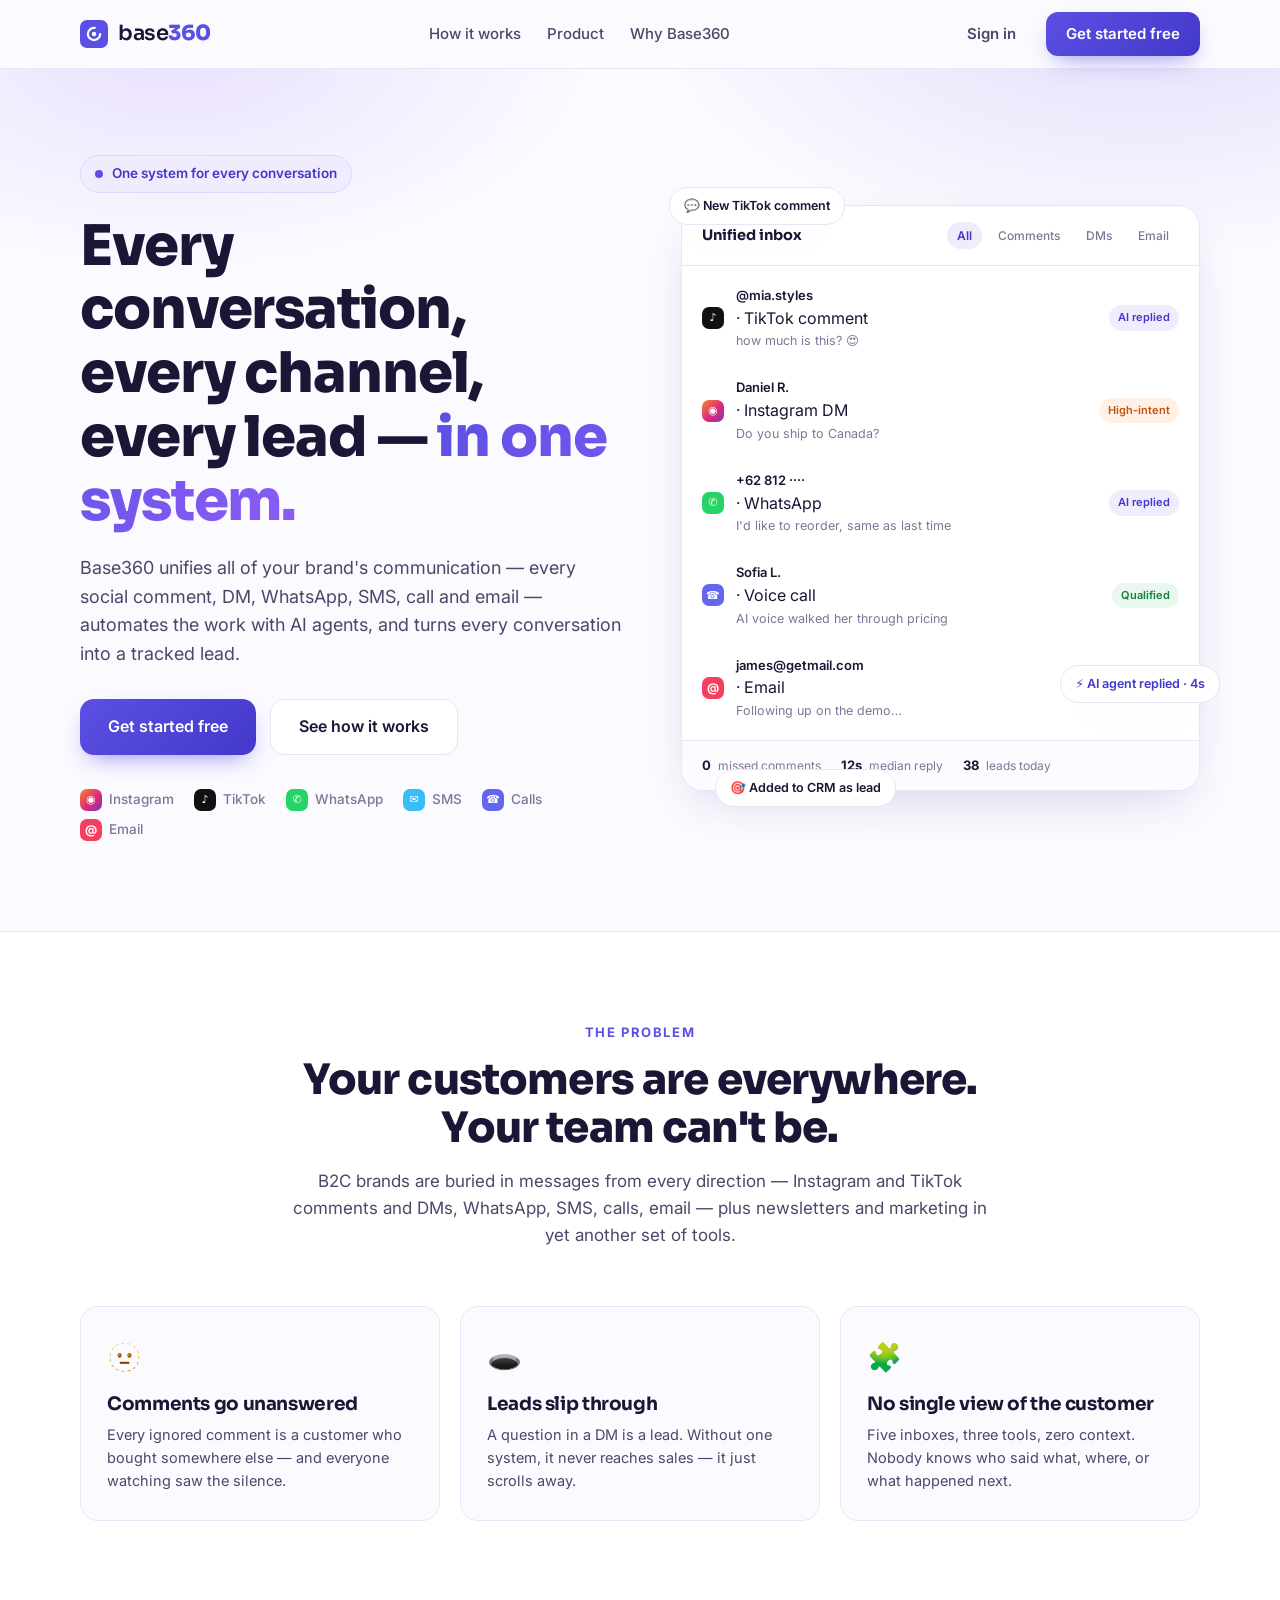
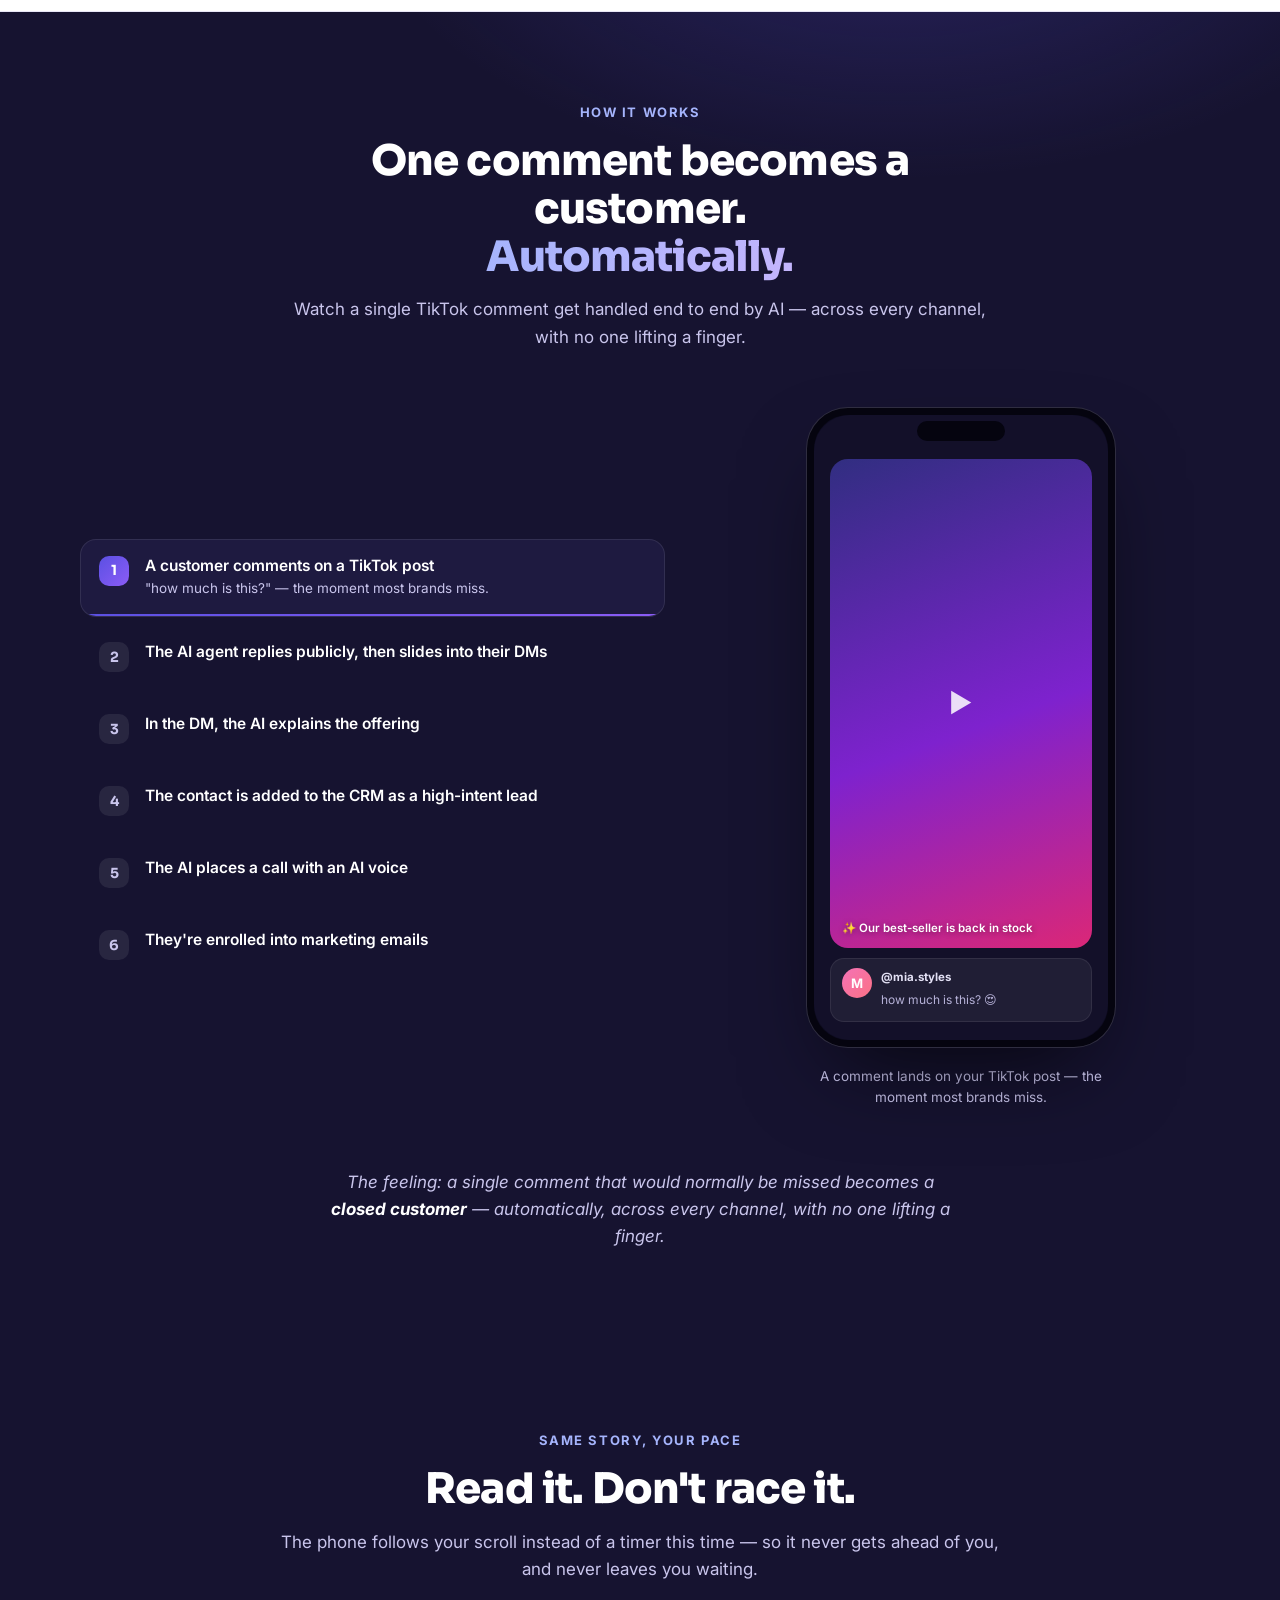
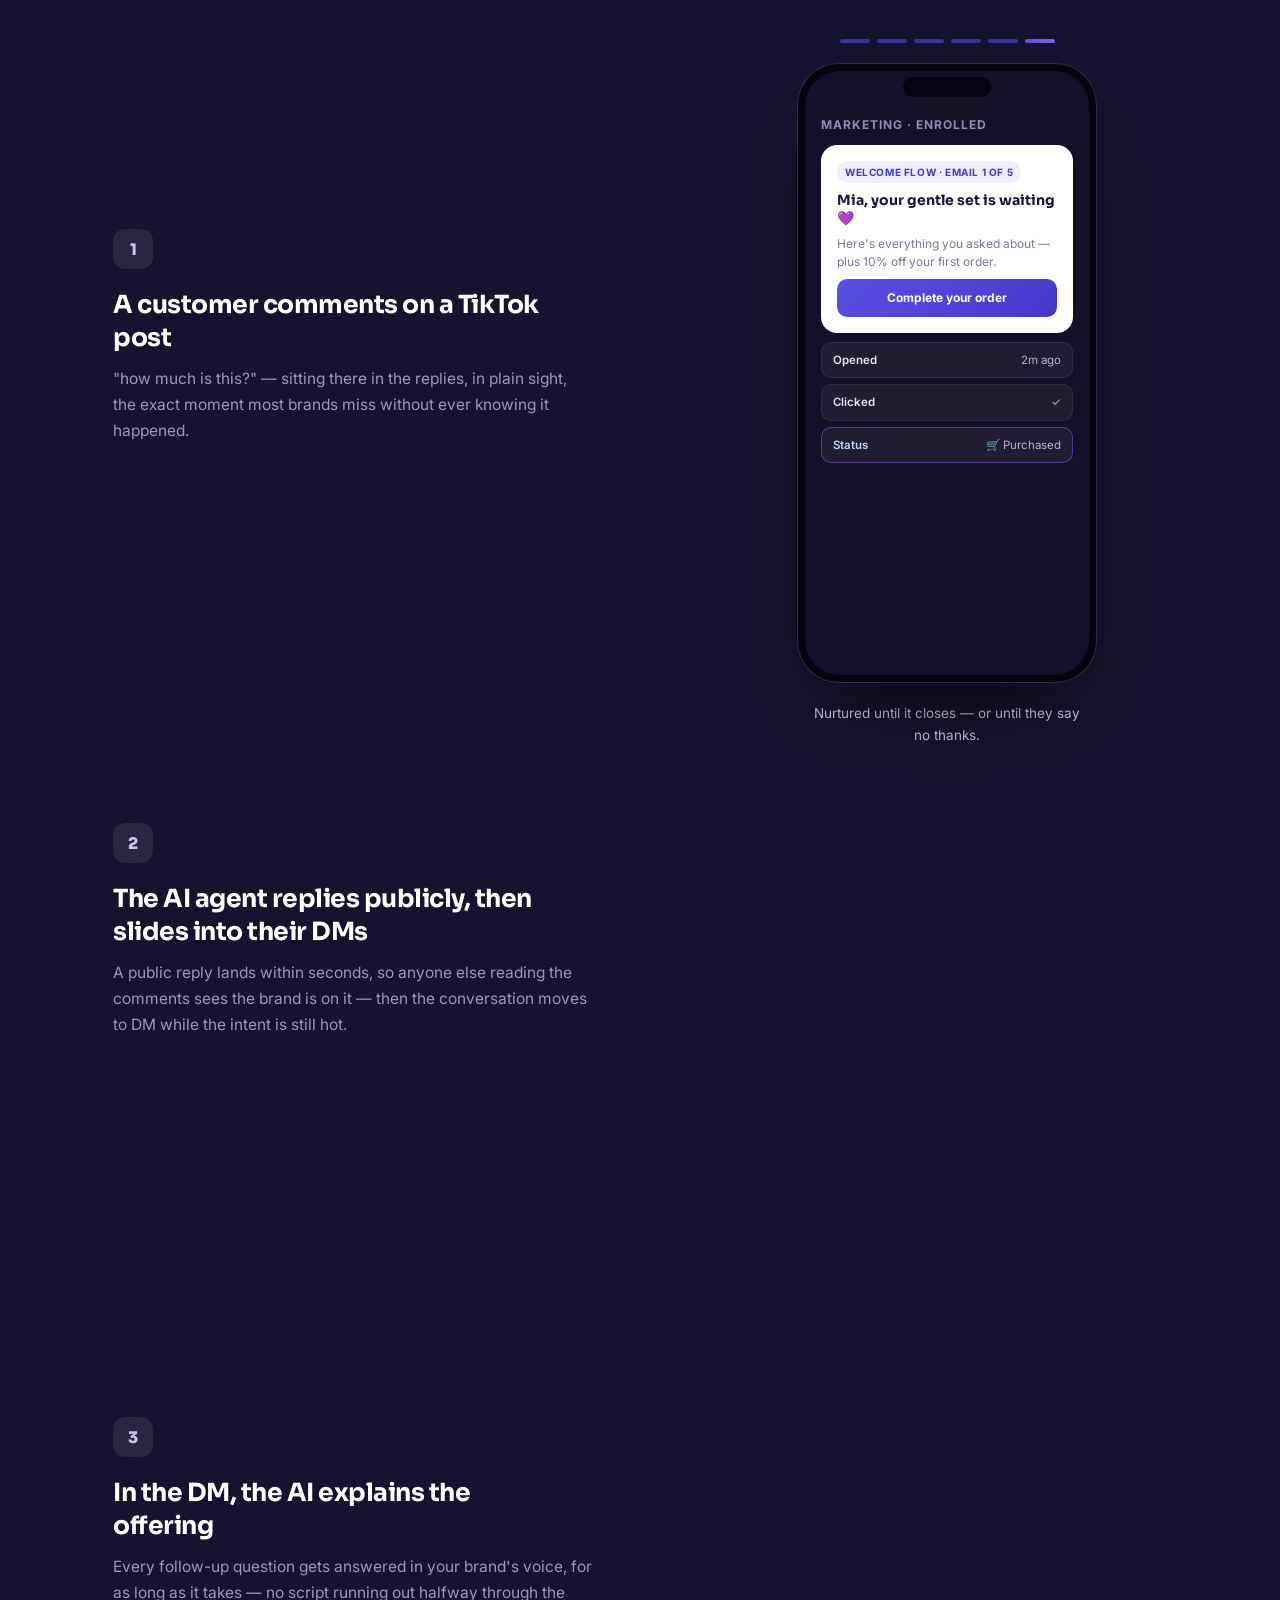
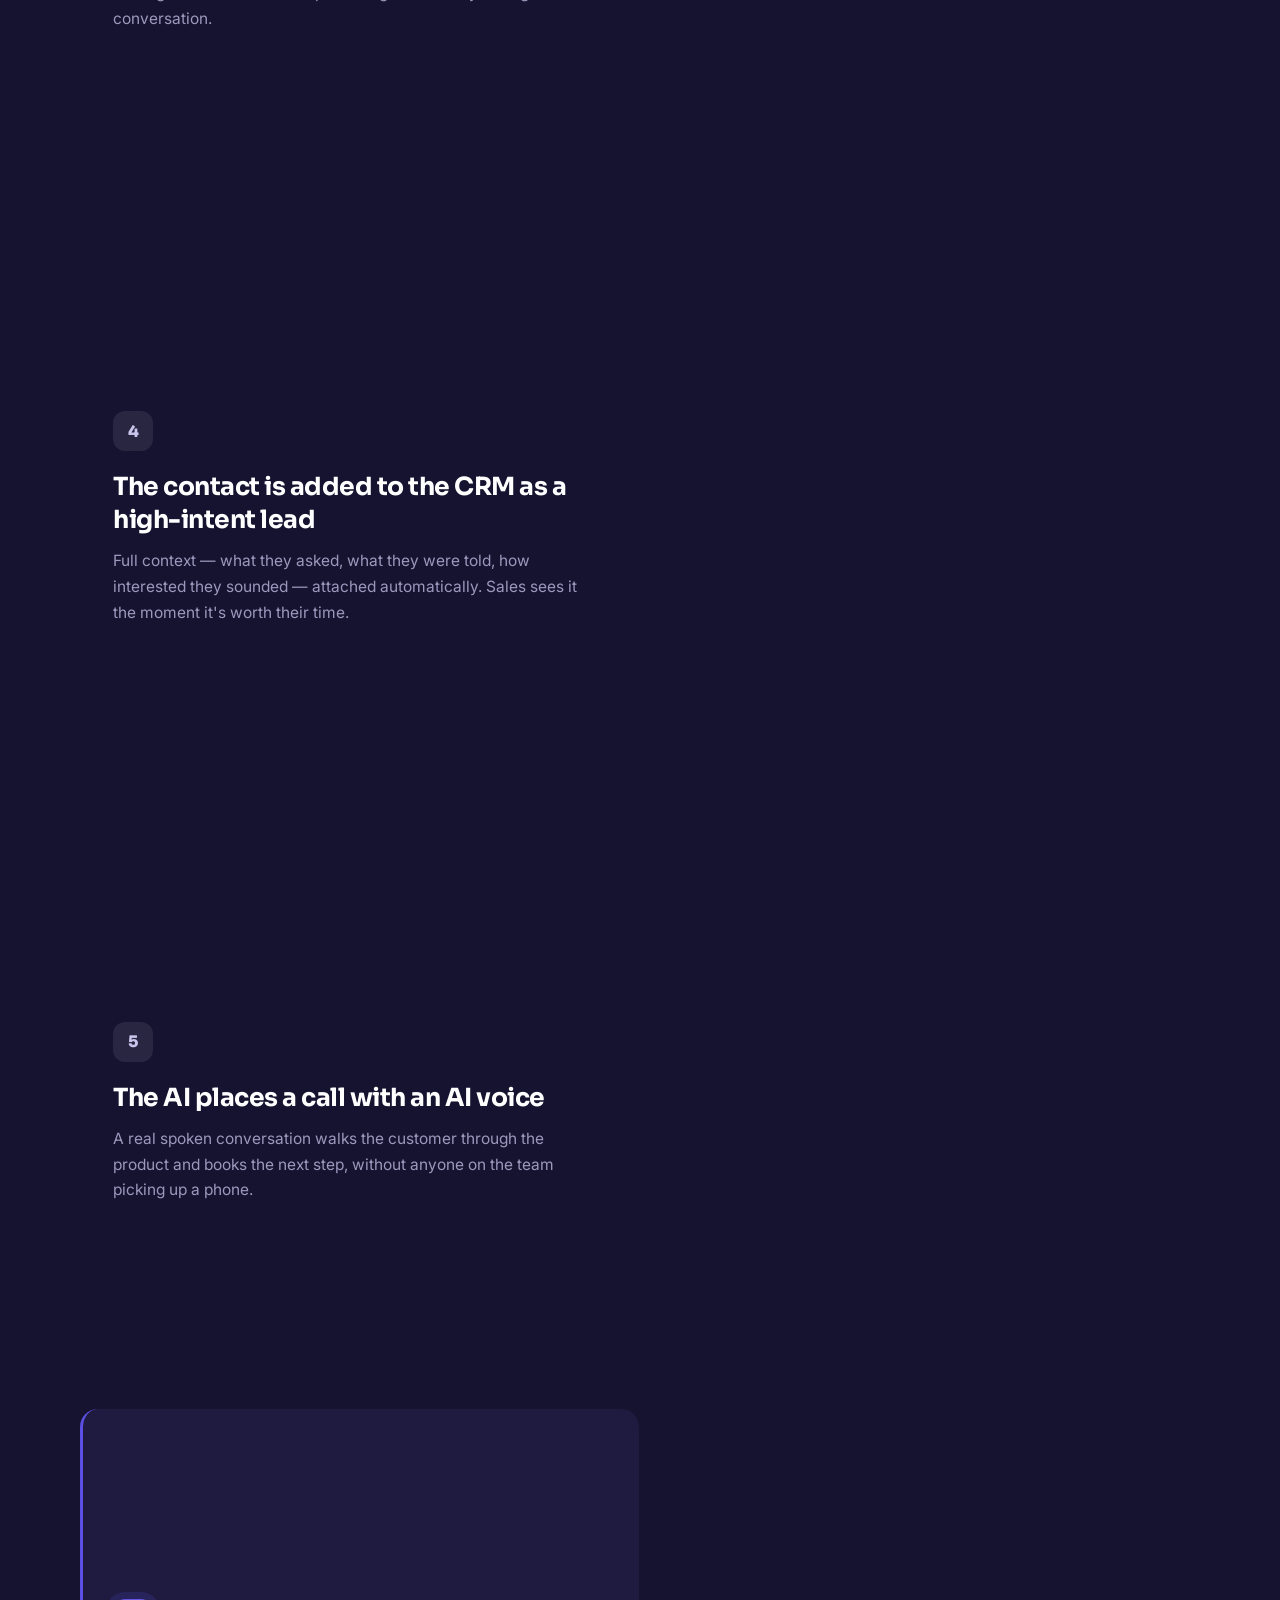
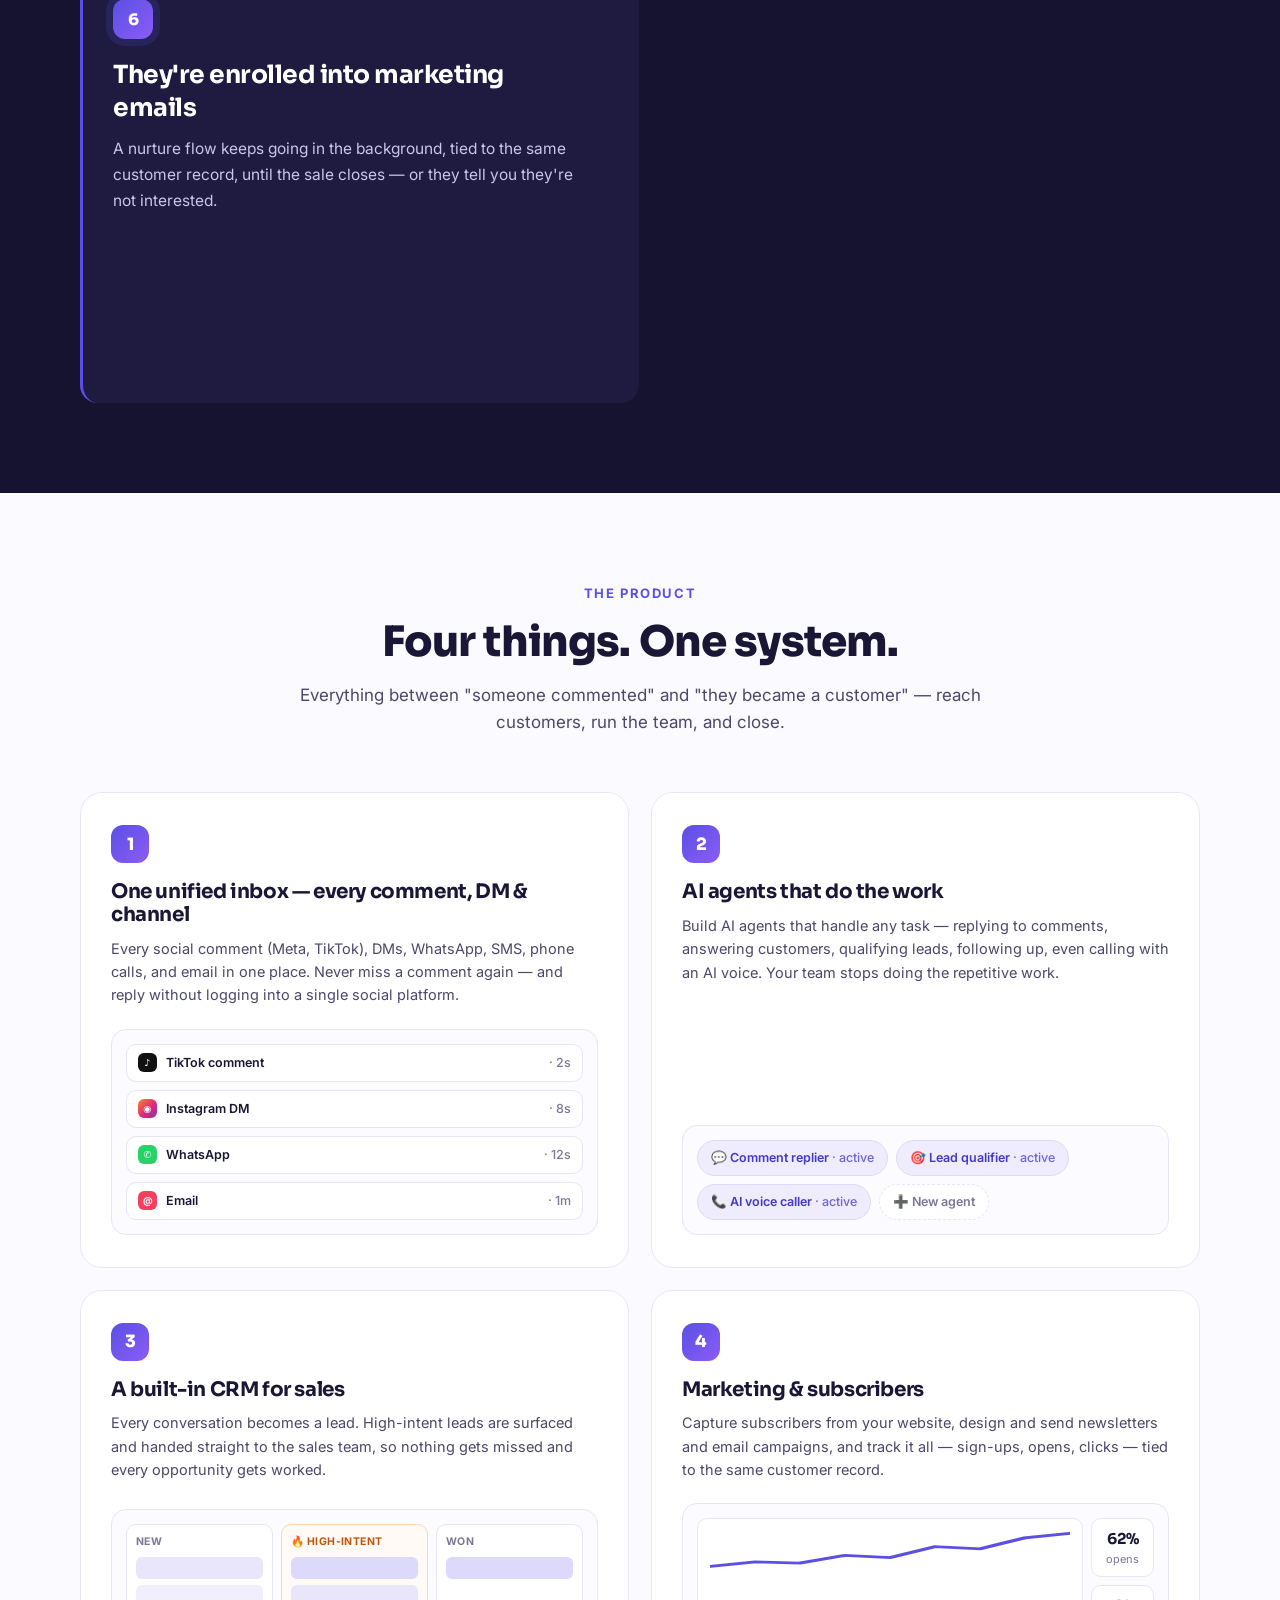
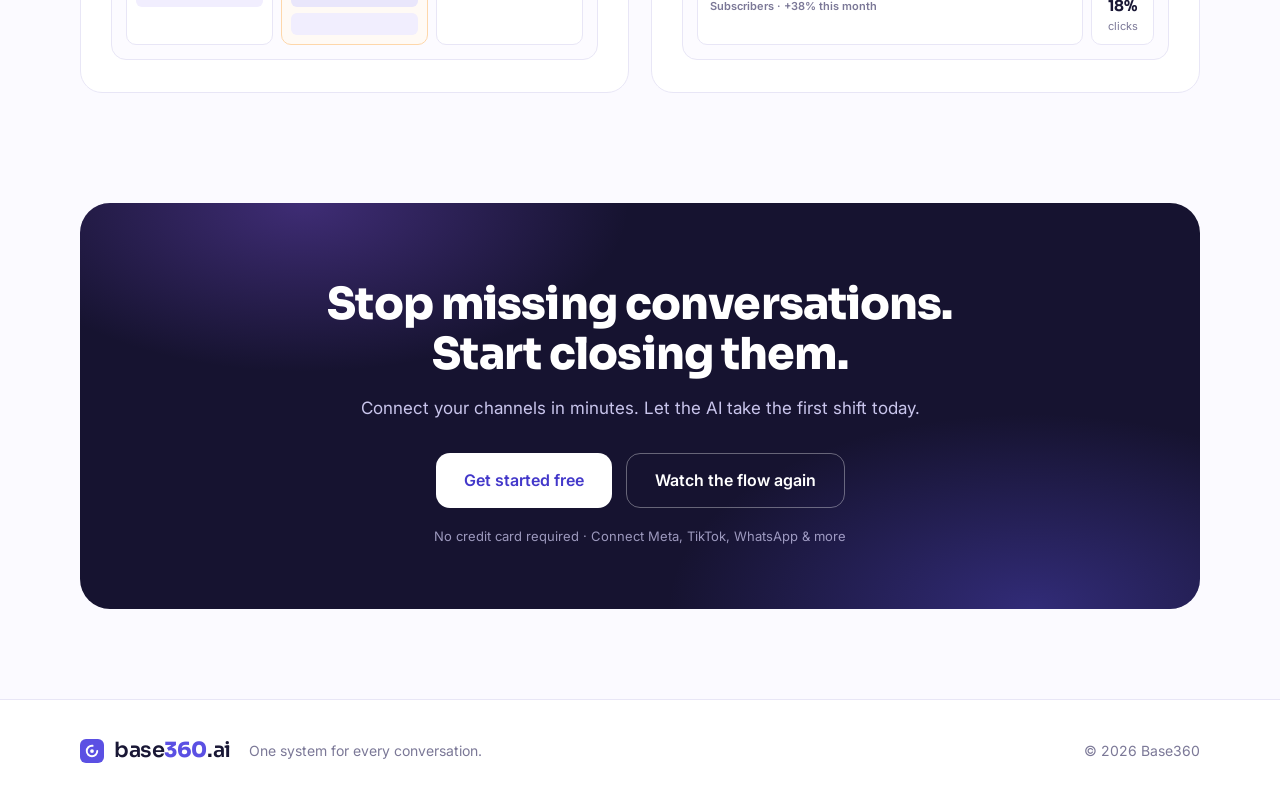
==== commit e3f89c72: "Add scroll-paced alternative to the hero story section The original #how section (autoplay story wit" ====
--- a/index.html
+++ b/index.html
@@ -281,6 +281,149 @@
       </div>
     </section>
 
+    <!-- ============ HERO STORY — SCROLL-PACED ALTERNATIVE ============ -->
+    <section class="fs" id="how-scroll">
+      <div class="container">
+        <div class="section-head section-head-dark reveal">
+          <p class="kicker kicker-dark">Same story, your pace</p>
+          <h2>Read it. Don't race it.</h2>
+          <p class="sub">The phone follows your scroll instead of a timer this time — so it never gets ahead of you, and never leaves you waiting.</p>
+        </div>
+
+        <div class="fs-grid">
+          <!-- Tall, scroll-driven step list -->
+          <div class="fs-steps" id="fsSteps">
+            <div class="fstep" data-fstep="0">
+              <span class="fnum">1</span>
+              <h3>A customer comments on a TikTok post</h3>
+              <p>"how much is this?" — sitting there in the replies, in plain sight, the exact moment most brands miss without ever knowing it happened.</p>
+            </div>
+            <div class="fstep" data-fstep="1">
+              <span class="fnum">2</span>
+              <h3>The AI agent replies publicly, then slides into their DMs</h3>
+              <p>A public reply lands within seconds, so anyone else reading the comments sees the brand is on it — then the conversation moves to DM while the intent is still hot.</p>
+            </div>
+            <div class="fstep" data-fstep="2">
+              <span class="fnum">3</span>
+              <h3>In the DM, the AI explains the offering</h3>
+              <p>Every follow-up question gets answered in your brand's voice, for as long as it takes — no script running out halfway through the conversation.</p>
+            </div>
+            <div class="fstep" data-fstep="3">
+              <span class="fnum">4</span>
+              <h3>The contact is added to the CRM as a high-intent lead</h3>
+              <p>Full context — what they asked, what they were told, how interested they sounded — attached automatically. Sales sees it the moment it's worth their time.</p>
+            </div>
+            <div class="fstep" data-fstep="4">
+              <span class="fnum">5</span>
+              <h3>The AI places a call with an AI voice</h3>
+              <p>A real spoken conversation walks the customer through the product and books the next step, without anyone on the team picking up a phone.</p>
+            </div>
+            <div class="fstep" data-fstep="5">
+              <span class="fnum">6</span>
+              <h3>They're enrolled into marketing emails</h3>
+              <p>A nurture flow keeps going in the background, tied to the same customer record, until the sale closes — or they tell you they're not interested.</p>
+            </div>
+          </div>
+
+          <!-- Sticky phone, driven by scroll position -->
+          <div class="fs-sticky">
+            <div class="fs-rail" aria-hidden="true">
+              <span data-rail="0"></span><span data-rail="1"></span><span data-rail="2"></span><span data-rail="3"></span><span data-rail="4"></span><span data-rail="5"></span>
+            </div>
+            <div class="fphone" aria-hidden="true">
+              <div class="fphone-notch"></div>
+
+              <div class="fscreen fscreen-tiktok" data-fscreen="0">
+                <div class="tiktok-video">
+                  <span class="tv-gradient"></span>
+                  <span class="tv-caption">✨ Our best-seller is back in stock</span>
+                </div>
+                <div class="tiktok-comments">
+                  <div class="tk-comment appear-1">
+                    <span class="avatar av-1">M</span>
+                    <span><b>@mia.styles</b><i>how much is this? 😍</i></span>
+                  </div>
+                </div>
+              </div>
+
+              <div class="fscreen fscreen-tiktok" data-fscreen="1">
+                <div class="tiktok-video small">
+                  <span class="tv-gradient"></span>
+                  <span class="tv-caption">✨ Our best-seller is back in stock</span>
+                </div>
+                <div class="tiktok-comments">
+                  <div class="tk-comment">
+                    <span class="avatar av-1">M</span>
+                    <span><b>@mia.styles</b><i>how much is this? 😍</i></span>
+                  </div>
+                  <div class="tk-comment brand appear-1">
+                    <span class="avatar av-brand">b</span>
+                    <span><b>yourbrand <em class="ai-chip">AI</em></b><i>It's $49 with free shipping! Just sent you the details 💜</i></span>
+                  </div>
+                  <div class="dm-toast appear-2">→ Sliding into DMs…</div>
+                </div>
+              </div>
+
+              <div class="fscreen fscreen-dm" data-fscreen="2">
+                <div class="dm-head"><span class="avatar av-brand">b</span> yourbrand <em class="ai-chip">AI agent</em></div>
+                <div class="dm-body">
+                  <p class="bubble them appear-1">Hey Mia! 👋 The set you asked about is $49 — free shipping this week.</p>
+                  <p class="bubble me appear-2">is it good for sensitive skin?</p>
+                  <p class="bubble them appear-3">Totally — it's fragrance-free and dermatologist tested. Want me to hold one for you?</p>
+                  <p class="bubble me appear-4">yes please!! 🙌</p>
+                </div>
+              </div>
+
+              <div class="fscreen fscreen-crm" data-fscreen="3">
+                <div class="crm-head">CRM · New lead</div>
+                <div class="crm-card appear-1">
+                  <div class="crm-top"><span class="avatar av-1 big">M</span><span><b>Mia Santoso</b><i>@mia.styles · TikTok</i></span></div>
+                  <div class="crm-rows">
+                    <span>Intent<b class="intent-hot">🔥 High</b></span>
+                    <span>Source<b>TikTok comment</b></span>
+                    <span>Stage<b>Qualified by AI</b></span>
+                    <span>Owner<b>Sales · Andra</b></span>
+                  </div>
+                  <div class="crm-timeline appear-2">
+                    <span>💬 Commented on post</span>
+                    <span>⚡ AI replied publicly</span>
+                    <span>📩 DM conversation · 4 msgs</span>
+                    <span class="now">🎯 Handed to sales</span>
+                  </div>
+                </div>
+              </div>
+
+              <div class="fscreen fscreen-call" data-fscreen="4">
+                <div class="call-avatar appear-1"><span class="avatar av-brand huge">b</span></div>
+                <p class="call-name">yourbrand <em class="ai-chip">AI voice</em></p>
+                <p class="call-status">Calling Mia · walking through the product…</p>
+                <div class="waveform appear-2">
+                  <span></span><span></span><span></span><span></span><span></span><span></span><span></span><span></span><span></span><span></span><span></span><span></span>
+                </div>
+                <p class="call-note appear-3">“…and since you mentioned sensitive skin, I'd start with the gentle set.”</p>
+              </div>
+
+              <div class="fscreen fscreen-email" data-fscreen="5">
+                <div class="crm-head">Marketing · Enrolled</div>
+                <div class="email-card appear-1">
+                  <span class="email-tag">Welcome flow · Email 1 of 5</span>
+                  <b>Mia, your gentle set is waiting 💜</b>
+                  <i>Here's everything you asked about — plus 10% off your first order.</i>
+                  <span class="email-btn">Complete your order</span>
+                </div>
+                <div class="email-stats appear-2">
+                  <span><b>Opened</b> 2m ago</span>
+                  <span><b>Clicked</b> ✓</span>
+                  <span class="now"><b>Status</b> 🛒 Purchased</span>
+                </div>
+              </div>
+            </div>
+            <p class="fs-caption" id="fsCaption">Scroll — the phone will catch up to wherever you are.</p>
+          </div>
+        </div>
+      </div>
+    </section>
+
     <!-- ============ FEATURES ============ -->
     <section class="features" id="features">
       <div class="container">
--- a/styles.css
+++ b/styles.css
@@ -449,3 +449,75 @@
   .screen.on .appear-1, .screen.on .appear-2, .screen.on .appear-3, .screen.on .appear-4 { animation: none !important; }
   .screen .appear-1, .screen .appear-2, .screen .appear-3, .screen .appear-4 { opacity: 1; }
 }
+
+/* ============================================================
+   Scroll-paced alternative to the hero story (id="how-scroll").
+   Same visual language as .story/.phone, but the phone is pinned
+   with position:sticky and its content is driven by which .fstep
+   is centered in the viewport — no timer, so reading pace = scroll
+   pace. New class names throughout (.fs-, .fstep, .fscreen) so
+   this never touches the original #how section or its script.
+   ============================================================ */
+.fs { background: radial-gradient(900px 500px at 30% -10%, rgba(91, 80, 227, 0.22), transparent 60%), var(--dark); color: #fff; padding-top: 90px; }
+.fs-grid { display: grid; grid-template-columns: 1.05fr 0.95fr; gap: 56px; align-items: start; margin-top: 20px; }
+
+.fs-steps { display: grid; }
+.fstep {
+  min-height: 66vh; display: flex; flex-direction: column; justify-content: center;
+  padding: 36px 30px; border-radius: 18px; border-left: 3px solid transparent;
+  transition: background .35s ease, border-color .35s ease;
+}
+.fstep.active { background: var(--dark-2); border-left-color: var(--primary); }
+.fstep .fnum {
+  width: 40px; height: 40px; flex: none; display: grid; place-items: center;
+  border-radius: 12px; font-family: var(--font-head); font-weight: 800; font-size: 16px;
+  background: rgba(255, 255, 255, 0.08); color: var(--dark-text);
+  margin-bottom: 20px; transition: background .35s ease, color .35s ease, box-shadow .35s ease;
+}
+.fstep.active .fnum { background: linear-gradient(135deg, var(--primary), var(--violet)); color: #fff; box-shadow: 0 0 0 7px rgba(91, 80, 227, 0.16); }
+.fstep h3 { font-family: var(--font-head); font-weight: 700; font-size: clamp(20px, 2.4vw, 25px); color: #fff; margin-bottom: 12px; max-width: 24ch; line-height: 1.3; }
+.fstep p { color: var(--dark-text); font-size: 15.5px; line-height: 1.65; max-width: 48ch; opacity: .75; transition: opacity .35s ease; }
+.fstep.active p { opacity: 1; }
+
+.fs-sticky { position: sticky; top: 96px; display: grid; justify-items: center; gap: 20px; align-self: start; }
+.fs-rail { display: flex; gap: 7px; }
+.fs-rail span { width: 30px; height: 4px; border-radius: 99px; background: rgba(255, 255, 255, 0.12); transition: background .35s ease; }
+.fs-rail span.done { background: rgba(91, 80, 227, 0.55); }
+.fs-rail span.active { background: linear-gradient(90deg, var(--primary), var(--violet)); }
+
+.fphone {
+  position: relative; width: min(300px, 100%); aspect-ratio: 9 / 18.6;
+  background: #0d0b20; border-radius: 42px; border: 1px solid rgba(255, 255, 255, 0.14);
+  box-shadow: 0 40px 90px -30px rgba(0, 0, 0, 0.7), inset 0 0 0 7px #05040f;
+  overflow: hidden;
+}
+.fphone-notch { position: absolute; top: 13px; left: 50%; transform: translateX(-50%); width: 88px; height: 20px; background: #05040f; border-radius: 999px; z-index: 5; }
+
+.fscreen {
+  position: absolute; inset: 7px; border-radius: 36px; padding: 44px 16px 18px;
+  opacity: 0; transform: scale(0.98); pointer-events: none;
+  transition: opacity .5s ease, transform .5s ease;
+  display: flex; flex-direction: column; gap: 10px;
+  background: #131029;
+}
+.fscreen.on { opacity: 1; transform: none; }
+.fscreen.on .appear-1 { animation: pop 0.45s cubic-bezier(0.2, 0.7, 0.2, 1) 0.1s both; }
+.fscreen.on .appear-2 { animation: pop 0.45s cubic-bezier(0.2, 0.7, 0.2, 1) 0.3s both; }
+.fscreen.on .appear-3 { animation: pop 0.45s cubic-bezier(0.2, 0.7, 0.2, 1) 0.5s both; }
+.fscreen.on .appear-4 { animation: pop 0.45s cubic-bezier(0.2, 0.7, 0.2, 1) 0.7s both; }
+
+.fs-caption { font-size: 13.5px; color: var(--dark-text); text-align: center; max-width: 280px; min-height: 40px; }
+
+@media (max-width: 960px) {
+  .fs-grid { grid-template-columns: 1fr; gap: 32px; }
+  .fs-sticky { position: static; order: -1; }
+  .fstep { min-height: 0; padding: 22px 20px; }
+  .fs-rail { display: none; }
+}
+
+@media (prefers-reduced-motion: reduce) {
+  .fstep { transition: none; }
+  .fnum { transition: none; }
+  .fscreen { transition: none; }
+  .fscreen.on .appear-1, .fscreen.on .appear-2, .fscreen.on .appear-3, .fscreen.on .appear-4 { animation: none !important; opacity: 1; }
+}
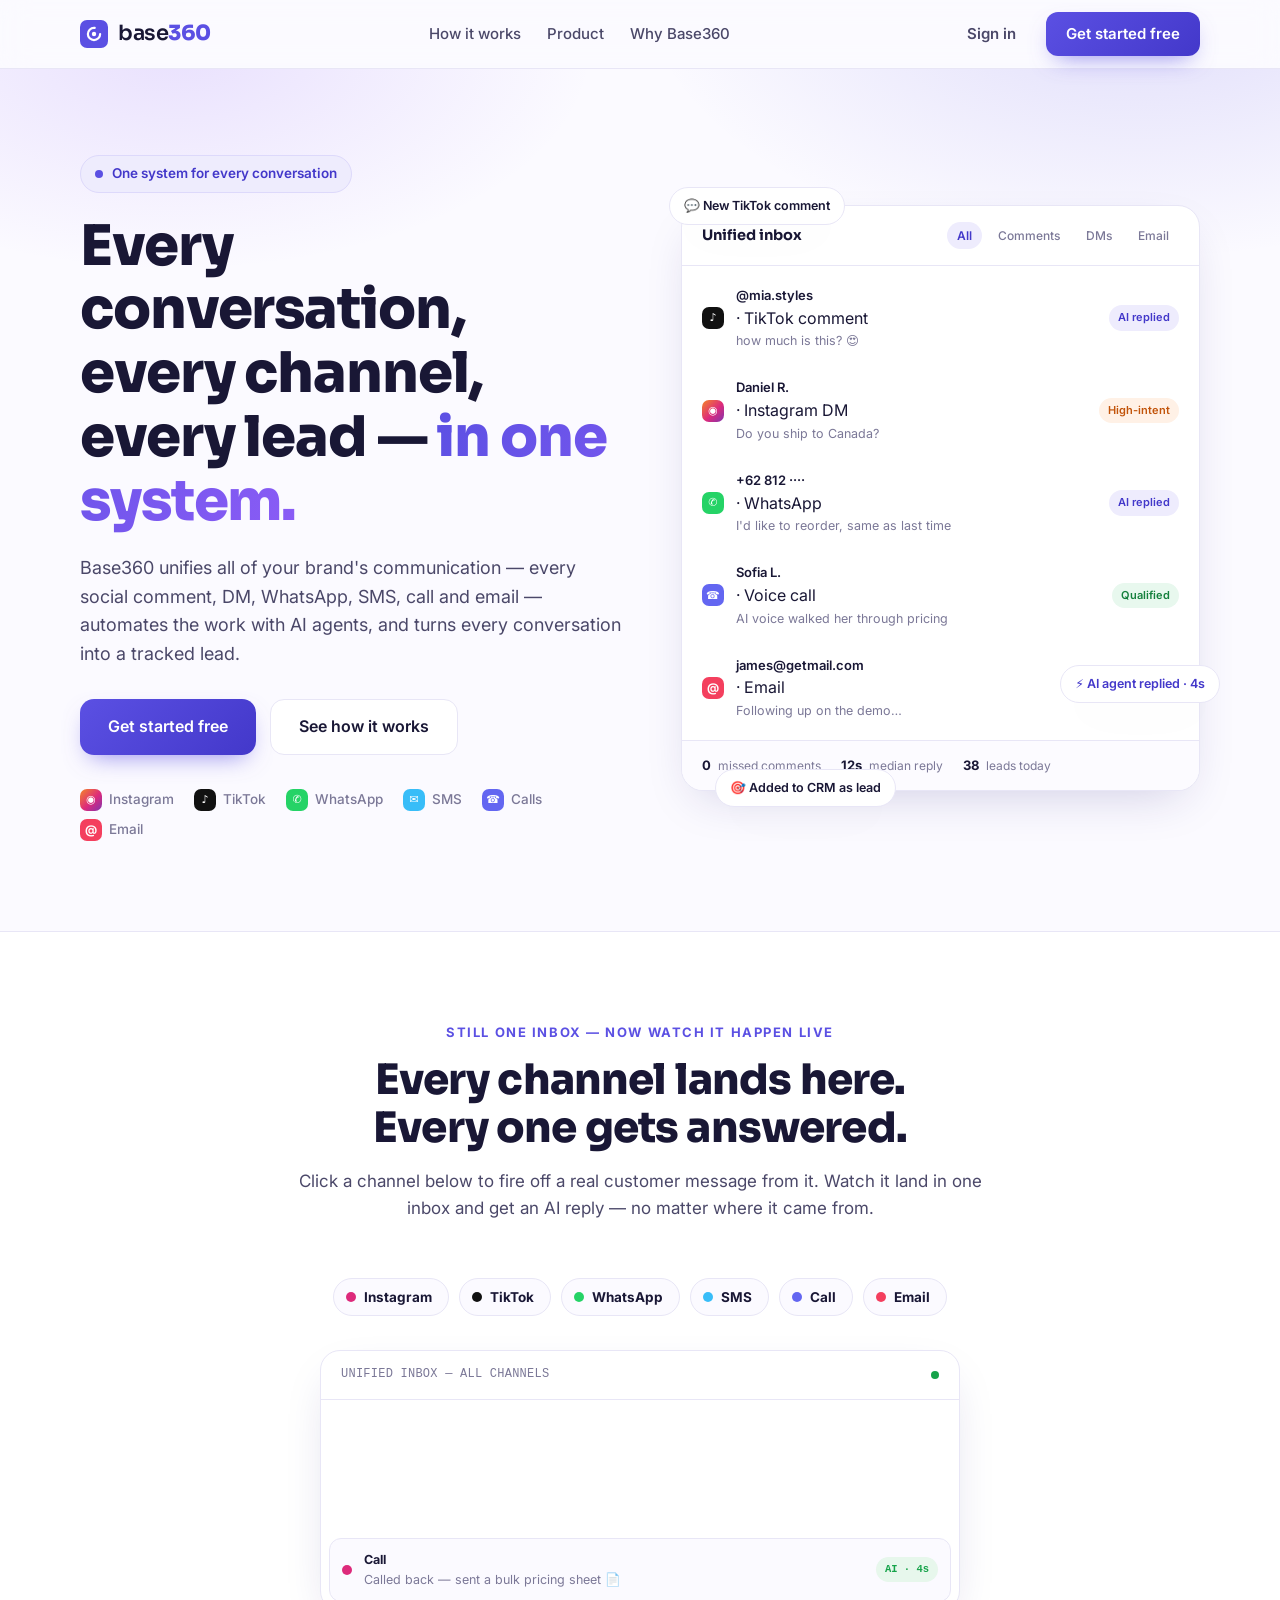
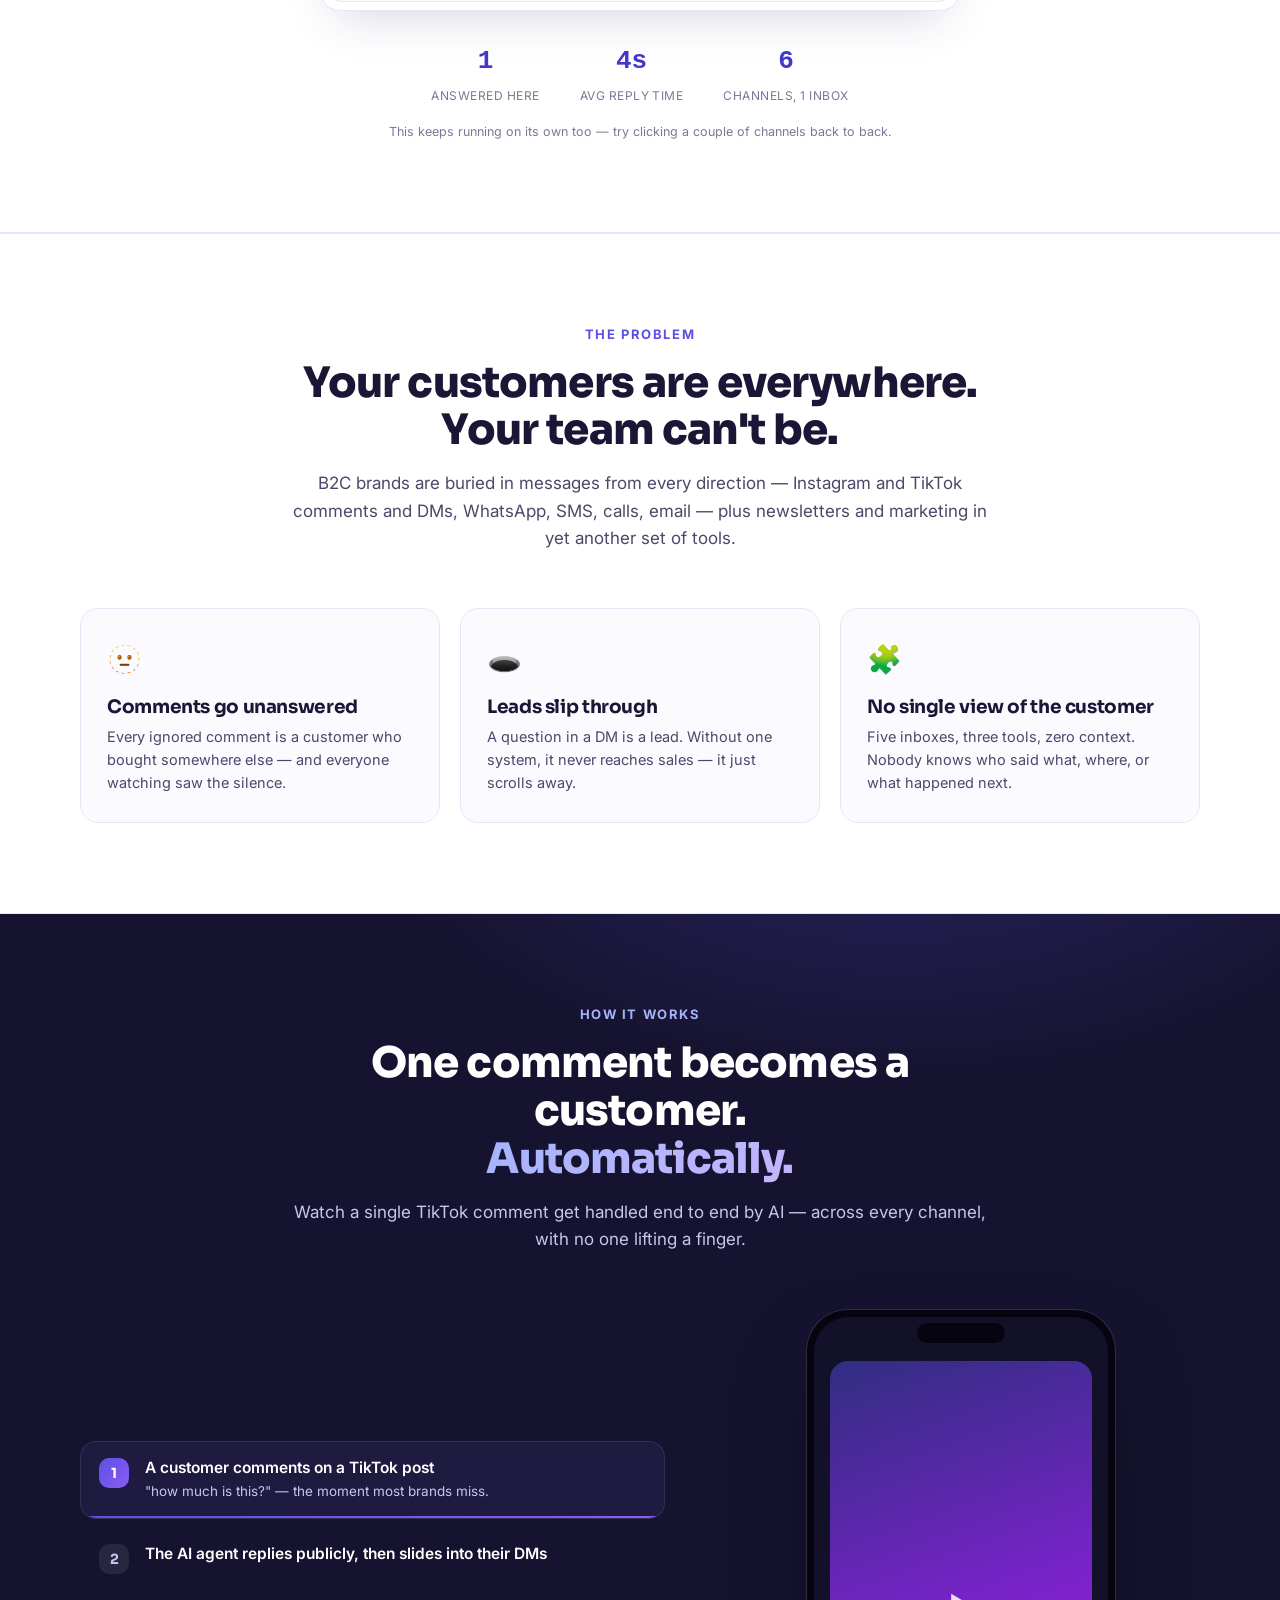
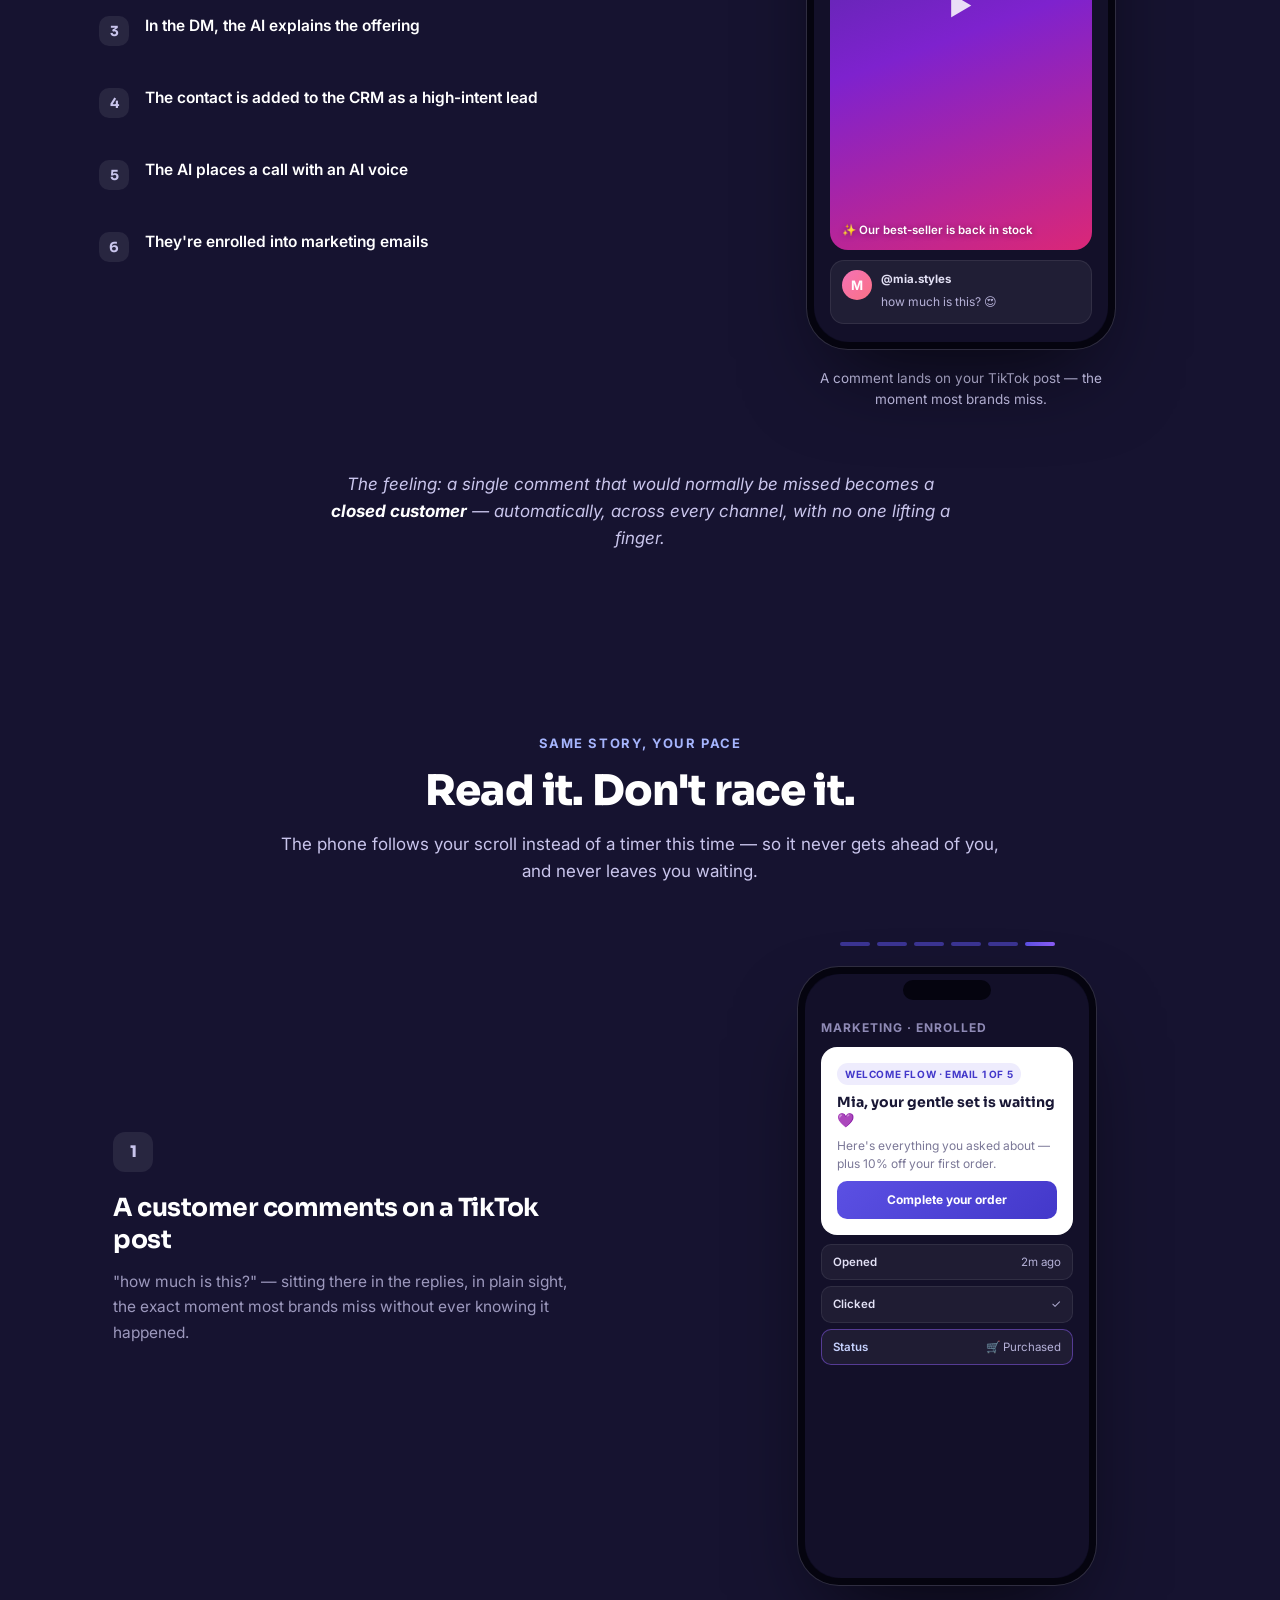
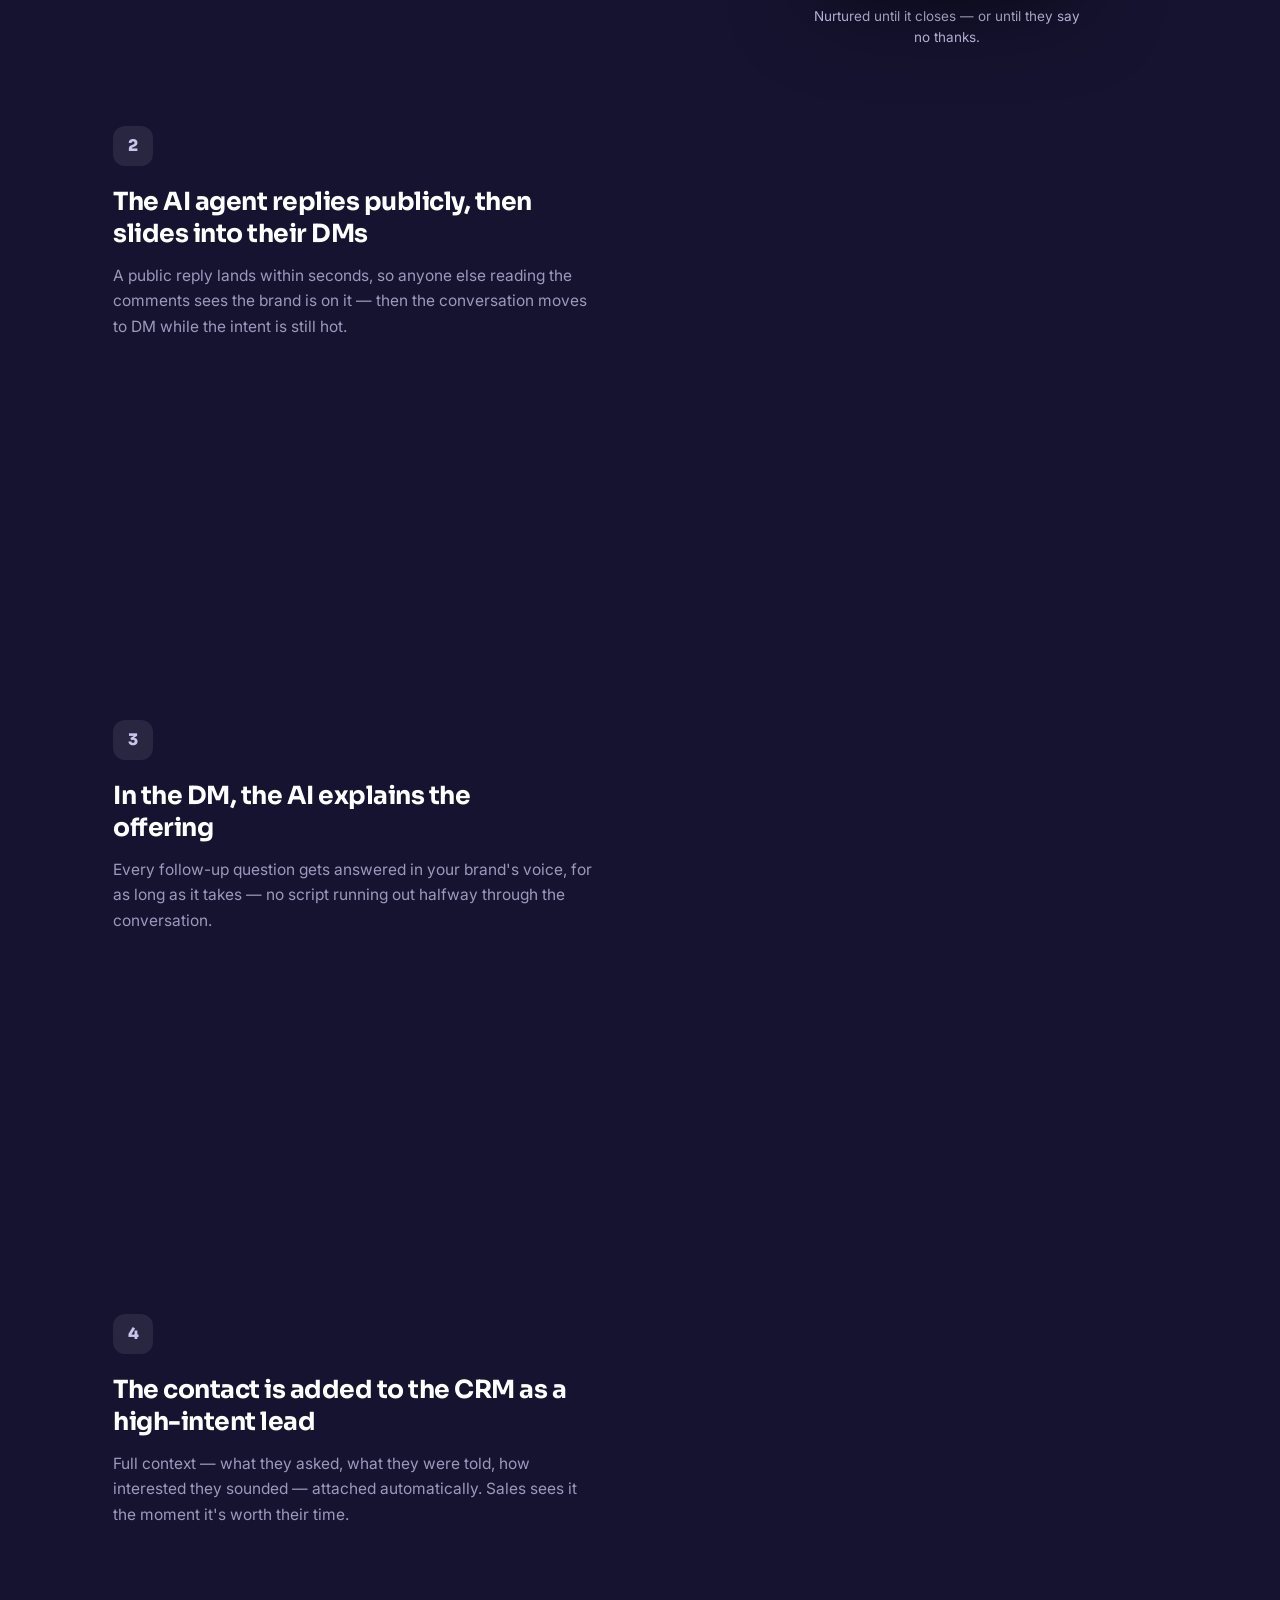
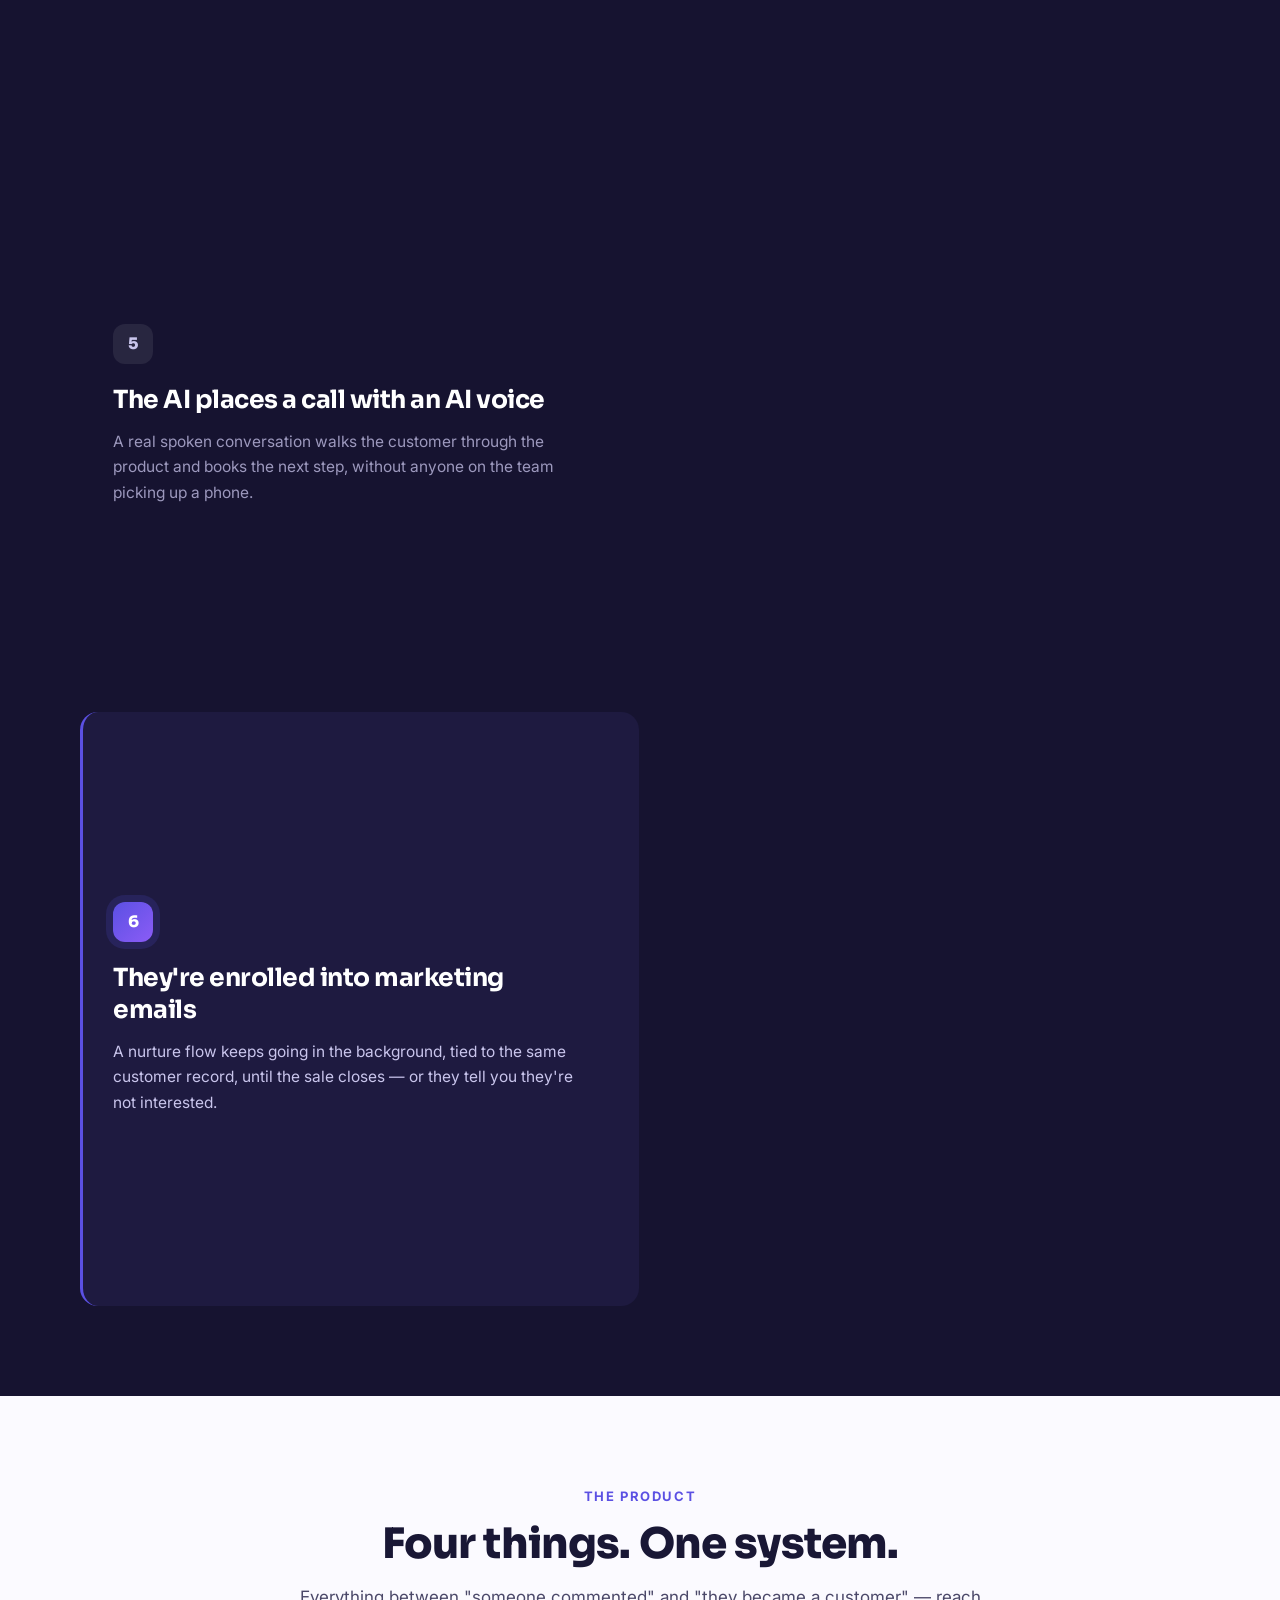
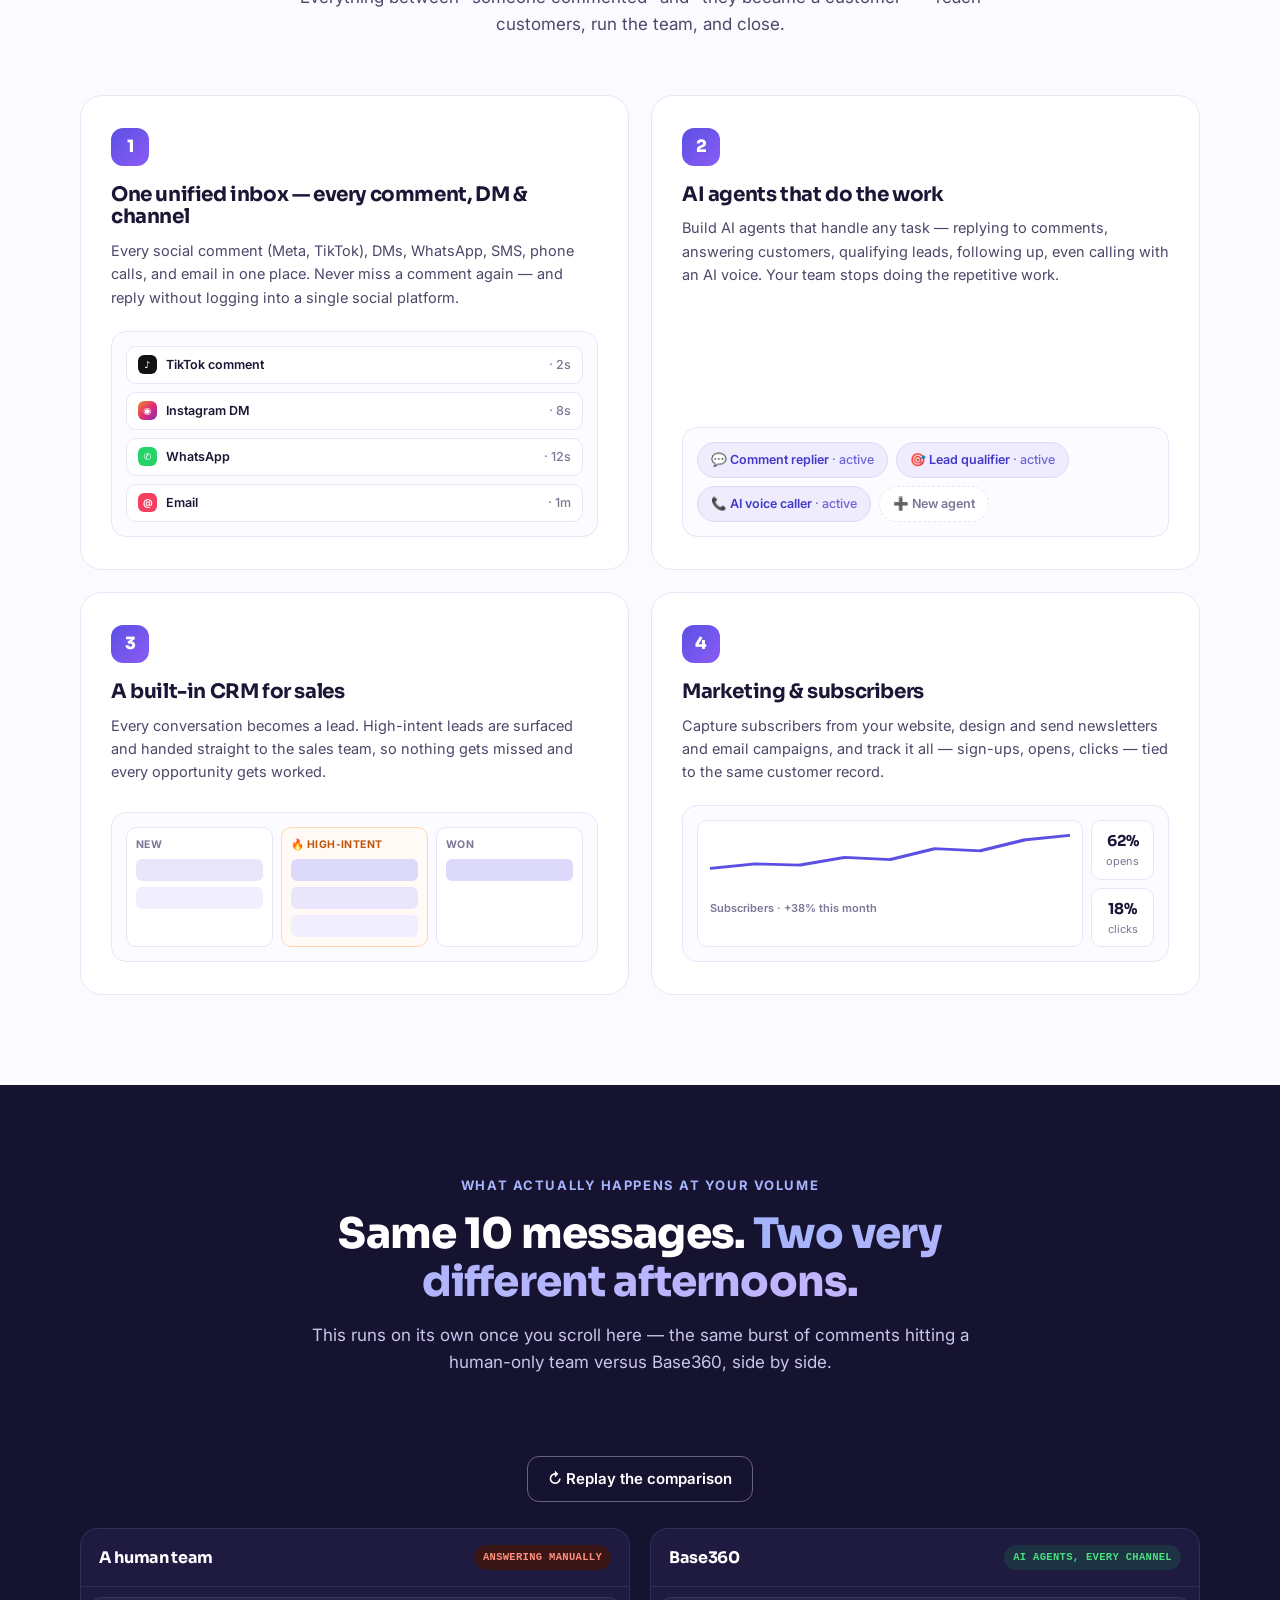
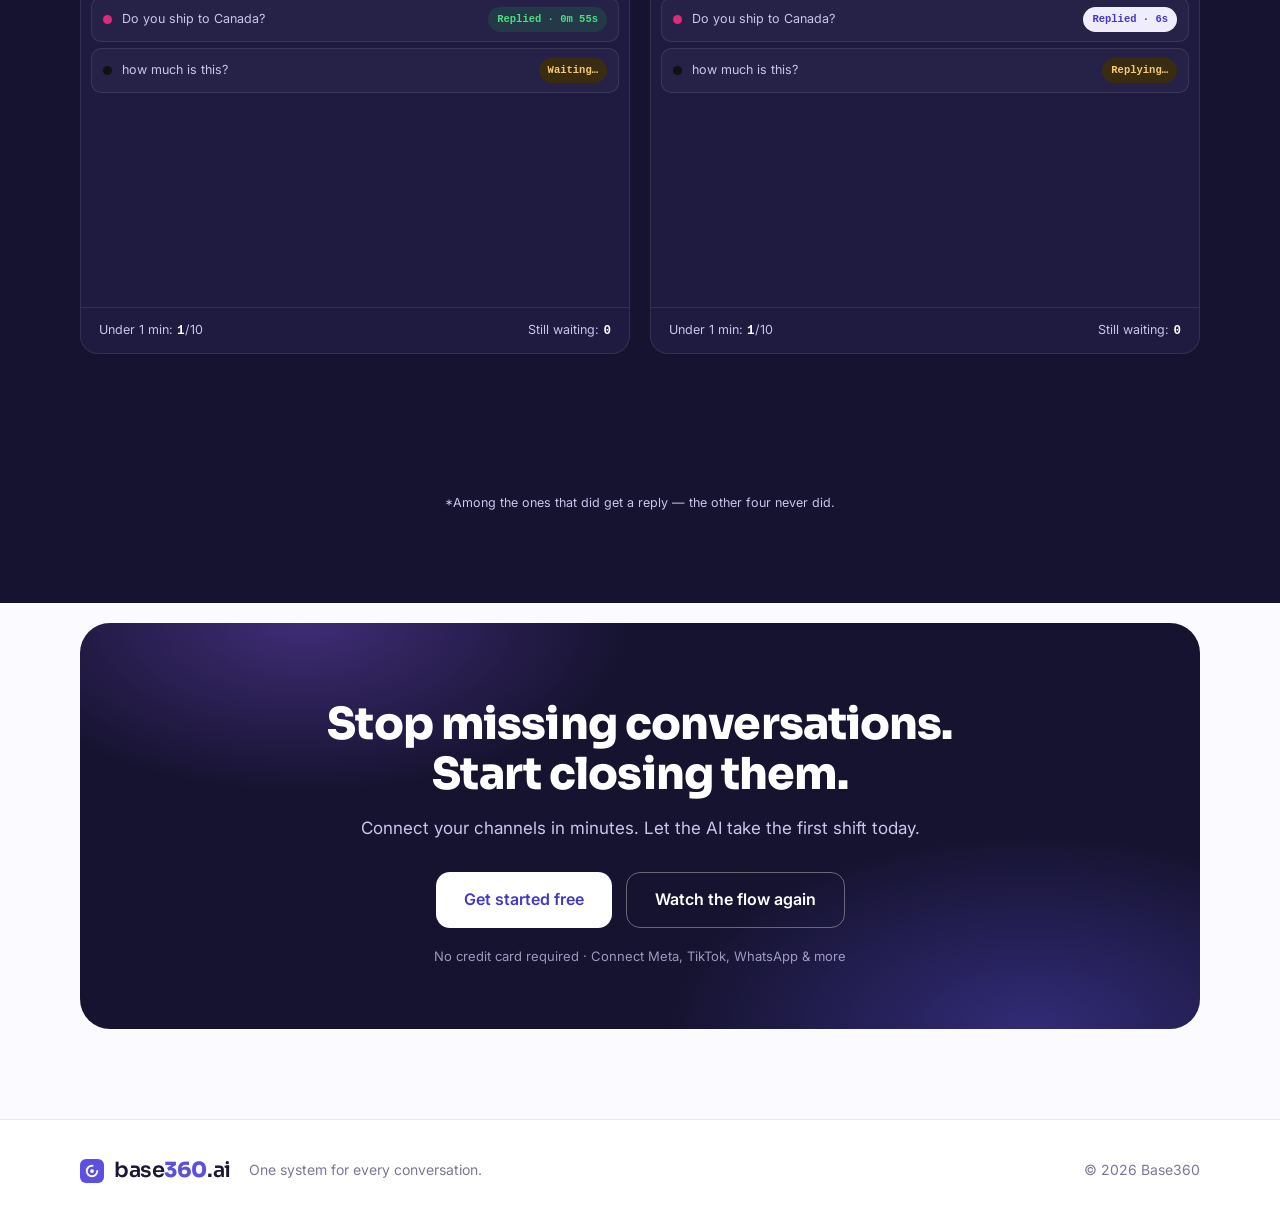
==== commit 1518ebca: "Port unify demo and human-vs-AI race sections to index.html The earlier round of these two sections " ====
--- a/index.html
+++ b/index.html
@@ -102,6 +102,42 @@
           <div class="float-chip chip-b">⚡ AI agent replied · 4s</div>
           <div class="float-chip chip-c">🎯 Added to CRM as lead</div>
         </div>
+      </div>
+    </section>
+
+    <!-- ============ NEW: "See it unify" — multi-channel + auto-reply demo ============ -->
+    <section class="unify" id="unify">
+      <div class="container">
+        <div class="section-head reveal">
+          <p class="kicker">Still one inbox — now watch it happen live</p>
+          <h2>Every channel lands here.<br />Every one gets answered.</h2>
+          <p class="sub">Click a channel below to fire off a real customer message from it. Watch it land in one inbox and get an AI reply — no matter where it came from.</p>
+        </div>
+
+        <div class="unify-stage" id="unifyStage">
+          <div class="unify-sources" role="group" aria-label="Simulate an incoming message from a channel">
+            <button class="src-btn" type="button" data-src="ig" style="--c:#dd2a7b">Instagram</button>
+            <button class="src-btn" type="button" data-src="tt" style="--c:#111111">TikTok</button>
+            <button class="src-btn" type="button" data-src="wa" style="--c:#25d366">WhatsApp</button>
+            <button class="src-btn" type="button" data-src="sms" style="--c:#38bdf8">SMS</button>
+            <button class="src-btn" type="button" data-src="call" style="--c:#6366f1">Call</button>
+            <button class="src-btn" type="button" data-src="mail" style="--c:#f43f5e">Email</button>
+          </div>
+
+          <div class="unify-inbox" id="unifyInbox">
+            <div class="unify-inbox-head"><span>UNIFIED INBOX — ALL CHANNELS</span><span class="unify-live-dot" aria-hidden="true"></span></div>
+            <div class="unify-rows" id="unifyRows">
+              <p class="unify-empty" id="unifyEmpty">Click a channel above — the message will land here and get answered automatically.</p>
+            </div>
+          </div>
+        </div>
+
+        <div class="unify-stats reveal">
+          <div><b id="unifyCount">0</b><span>Answered here</span></div>
+          <div><b id="unifyAvg">—</b><span>Avg reply time</span></div>
+          <div><b>6</b><span>Channels, 1 inbox</span></div>
+        </div>
+        <p class="unify-hint reveal">This keeps running on its own too — try clicking a couple of channels back to back.</p>
       </div>
     </section>
 
@@ -486,6 +522,41 @@
       </div>
     </section>
 
+    <!-- ============ NEW: "Human vs AI" race comparison ============ -->
+    <section class="race" id="race">
+      <div class="container">
+        <div class="section-head section-head-dark reveal">
+          <p class="kicker kicker-dark">What actually happens at your volume</p>
+          <h2>Same 10 messages. <em>Two very different afternoons.</em></h2>
+          <p class="sub">This runs on its own once you scroll here — the same burst of comments hitting a human-only team versus Base360, side by side.</p>
+        </div>
+        <div style="text-align: center;">
+          <a class="btn btn-outline-light" href="#race" id="raceReplay">↻ Replay the comparison</a>
+        </div>
+
+        <div class="race-grid reveal">
+          <div class="race-col">
+            <div class="race-head"><h3>A human team</h3><span class="race-tag bad">Answering manually</span></div>
+            <div class="race-queue" id="raceHuman" aria-live="polite"></div>
+            <div class="race-foot"><span>Under 1 min: <b id="humanFast">0</b>/10</span><span>Still waiting: <b id="humanStuck">0</b></span></div>
+          </div>
+          <div class="race-col">
+            <div class="race-head"><h3>Base360</h3><span class="race-tag good">AI agents, every channel</span></div>
+            <div class="race-queue" id="raceAI" aria-live="polite"></div>
+            <div class="race-foot"><span>Under 1 min: <b id="aiFast">0</b>/10</span><span>Still waiting: <b id="aiStuck">0</b></span></div>
+          </div>
+        </div>
+
+        <div class="race-score" id="raceScore">
+          <div><b>~5m</b><span>avg human reply time*</span></div>
+          <div class="hl"><b>~8s</b><span>avg Base360 reply time</span></div>
+          <div><b>4</b><span>comments never answered (human)</span></div>
+          <div class="hl"><b>0</b><span>comments never answered (Base360)</span></div>
+        </div>
+        <p class="race-fine reveal">*Among the ones that did get a reply — the other four never did.</p>
+      </div>
+    </section>
+
     <!-- ============ CTA ============ -->
     <section class="cta" id="cta">
       <div class="container">
--- a/styles.css
+++ b/styles.css
@@ -521,3 +521,112 @@
   .fscreen { transition: none; }
   .fscreen.on .appear-1, .fscreen.on .appear-2, .fscreen.on .appear-3, .fscreen.on .appear-4 { animation: none !important; opacity: 1; }
 }
+
+/* ============================================================
+   NEW — "See it unify" section (id="unify"). Purely additive:
+   new classes throughout, does not touch the hero above it.
+   Click a channel to fire a simulated message; it flies into the
+   inbox, gets a typing indicator, then an AI reply — showing both
+   "every channel, one inbox" and "answered automatically" at once.
+   ============================================================ */
+.unify { padding: 90px 0; background: #fff; border-block: 1px solid var(--line); }
+.unify-stage { position: relative; margin-top: 40px; }
+.unify-sources { display: flex; flex-wrap: wrap; justify-content: center; gap: 10px; margin-bottom: 34px; }
+.src-btn {
+  position: relative; display: inline-flex; align-items: center; gap: 8px;
+  border: 1.5px solid var(--line); background: var(--bg); color: var(--ink);
+  border-radius: 999px; padding: 10px 16px 10px 12px; font-weight: 700; font-size: 13.5px;
+  font-family: var(--font-body); cursor: pointer;
+  transition: transform .15s, box-shadow .15s, border-color .15s;
+}
+.src-btn::before { content: ""; width: 10px; height: 10px; border-radius: 50%; background: var(--c); flex: none; }
+.src-btn:hover { transform: translateY(-2px); border-color: var(--c); box-shadow: 0 8px 18px -10px color-mix(in srgb, var(--c) 60%, transparent); }
+.src-btn:active { transform: translateY(0); }
+.src-btn.pulse { animation: srcpulse .5s ease; }
+@keyframes srcpulse { 0% { box-shadow: 0 0 0 0 color-mix(in srgb, var(--c) 45%, transparent); } 100% { box-shadow: 0 0 0 14px color-mix(in srgb, var(--c) 0%, transparent); } }
+
+.unify-flyer { position: absolute; z-index: 30; width: 14px; height: 14px; border-radius: 50%; background: var(--c, var(--primary)); pointer-events: none; box-shadow: 0 0 0 5px color-mix(in srgb, var(--c, var(--primary)) 25%, transparent); transition: transform .55s cubic-bezier(.3,.6,.2,1), opacity .55s ease; }
+
+.unify-inbox { max-width: 640px; margin-inline: auto; background: var(--card); border: 1px solid var(--line); border-radius: 20px; box-shadow: var(--shadow); overflow: hidden; transition: box-shadow .3s ease; }
+.unify-inbox.hit { box-shadow: 0 0 0 4px color-mix(in srgb, var(--primary) 22%, transparent), var(--shadow); }
+.unify-inbox-head { display: flex; align-items: center; justify-content: space-between; padding: 14px 20px; border-bottom: 1px solid var(--line); font-family: ui-monospace, "SF Mono", Menlo, Consolas, monospace; font-size: 12px; color: var(--muted); letter-spacing: .02em; }
+.unify-live-dot { width: 8px; height: 8px; border-radius: 50%; background: var(--green); animation: unifylivepulse 2s infinite; }
+@keyframes unifylivepulse { 0% { box-shadow: 0 0 0 0 rgba(22,163,74,.45); } 70% { box-shadow: 0 0 0 8px rgba(22,163,74,0); } 100% { box-shadow: 0 0 0 0 rgba(22,163,74,0); } }
+.unify-rows { min-height: 210px; max-height: 340px; overflow-y: auto; padding: 8px; display: flex; flex-direction: column-reverse; gap: 6px; }
+.unify-empty { padding: 30px 20px; text-align: center; color: var(--muted); font-size: 13.5px; }
+.urow { display: flex; align-items: center; gap: 12px; padding: 11px 12px; border-radius: 12px; background: var(--bg); border: 1px solid var(--line); animation: urowIn2 .4s cubic-bezier(.2,.7,.2,1) both; }
+@keyframes urowIn2 { from { opacity: 0; transform: translateY(-10px); } }
+.urow-dot { width: 10px; height: 10px; border-radius: 50%; background: var(--c); flex: none; }
+.urow-body { min-width: 0; flex: 1; display: grid; }
+.urow-body b { font-size: 12.5px; font-weight: 700; }
+.urow-body span { font-size: 12.5px; color: var(--muted); overflow: hidden; text-overflow: ellipsis; white-space: nowrap; }
+.urow-status { flex: none; font-family: ui-monospace, "SF Mono", Menlo, Consolas, monospace; font-size: 10.5px; font-weight: 700; padding: 4px 9px; border-radius: 999px; }
+.urow-status.typing { background: var(--primary-soft); color: var(--primary-deep); }
+.urow-status.replied { background: #e7f7ec; color: var(--green); }
+.urow-typedots { display: inline-flex; gap: 3px; margin-left: 2px; }
+.urow-typedots i { width: 4px; height: 4px; border-radius: 50%; background: currentColor; animation: urowbounce 1.1s infinite ease-in-out; }
+.urow-typedots i:nth-child(2) { animation-delay: .15s; } .urow-typedots i:nth-child(3) { animation-delay: .3s; }
+@keyframes urowbounce { 0%, 60%, 100% { transform: translateY(0); opacity: .5; } 30% { transform: translateY(-4px); opacity: 1; } }
+
+.unify-stats { display: flex; justify-content: center; gap: 40px; margin-top: 30px; flex-wrap: wrap; }
+.unify-stats div { text-align: center; }
+.unify-stats b { display: block; font-family: ui-monospace, "SF Mono", Menlo, Consolas, monospace; font-size: 26px; font-weight: 700; color: var(--primary-deep); }
+.unify-stats span { font-size: 12px; color: var(--muted); text-transform: uppercase; letter-spacing: .04em; }
+.unify-hint { text-align: center; font-size: 12.5px; color: var(--muted); margin-top: 14px; }
+
+@media (max-width: 620px) {
+  .unify-sources { gap: 8px; }
+  .src-btn { padding: 9px 13px 9px 10px; font-size: 12.5px; }
+  .unify-flyer { display: none; }
+}
+
+/* ============================================================
+   NEW — "Human vs AI" race section (id="race"). Also purely
+   additive. Runs once automatically when scrolled into view,
+   replayable on demand.
+   ============================================================ */
+.race { background: var(--dark); color: #fff; padding: 90px 0; }
+.race .btn-outline-light { margin-top: 24px; }
+.race-grid { display: grid; grid-template-columns: 1fr 1fr; gap: 20px; margin-top: 26px; }
+.race-col { background: var(--dark-2); border: 1px solid var(--dark-line); border-radius: 18px; overflow: hidden; display: flex; flex-direction: column; }
+.race-head { padding: 16px 18px; border-bottom: 1px solid var(--dark-line); display: flex; align-items: center; justify-content: space-between; gap: 10px; flex-wrap: wrap; }
+.race-head h3 { font-family: var(--font-head); font-size: 16px; color: #fff; }
+.race-tag { font-family: ui-monospace, "SF Mono", Menlo, Consolas, monospace; font-size: 10.5px; font-weight: 700; letter-spacing: .03em; text-transform: uppercase; padding: 4px 9px; border-radius: 999px; }
+.race-tag.bad { background: #3a1616; color: #ff8f7c; }
+.race-tag.good { background: rgba(22,163,74,.18); color: #4ade80; }
+
+.race-queue { min-height: 320px; max-height: 380px; overflow-y: auto; padding: 10px; display: grid; gap: 6px; align-content: start; }
+.rrow { display: flex; align-items: center; gap: 10px; padding: 9px 11px; border-radius: 10px; background: rgba(255,255,255,.04); border: 1px solid var(--dark-line); animation: urowIn2 .4s cubic-bezier(.2,.7,.2,1) both; }
+.rrow-dot { width: 9px; height: 9px; border-radius: 50%; background: var(--c); flex: none; }
+.rrow-text { flex: 1; min-width: 0; font-size: 12.5px; color: var(--dark-text); overflow: hidden; text-overflow: ellipsis; white-space: nowrap; }
+.rrow-status { flex: none; font-family: ui-monospace, "SF Mono", Menlo, Consolas, monospace; font-size: 10.5px; font-weight: 700; padding: 4px 9px; border-radius: 999px; white-space: nowrap; }
+.rrow-status.waiting { background: #3a2c10; color: #f6c976; }
+.rrow-status.stuck { background: #3a1616; color: #ff8f7c; animation: rrowstuckpulse 1.4s infinite; }
+.rrow-status.done { background: rgba(22,163,74,.18); color: #4ade80; }
+.rrow-status.doneAI { background: var(--primary-soft); color: var(--primary-deep); }
+@keyframes rrowstuckpulse { 0%, 100% { opacity: 1; } 50% { opacity: .55; } }
+
+.race-foot { display: flex; justify-content: space-between; gap: 12px; padding: 12px 18px; border-top: 1px solid var(--dark-line); font-size: 12.5px; color: var(--dark-text); }
+.race-foot b { color: #fff; font-family: ui-monospace, "SF Mono", Menlo, Consolas, monospace; }
+
+.race-score { display: grid; grid-template-columns: repeat(4, 1fr); gap: 14px; margin-top: 26px; opacity: 0; transform: translateY(14px); transition: opacity .5s ease, transform .5s ease; }
+.race-score.show { opacity: 1; transform: none; }
+.race-score > div { background: var(--dark-2); border: 1px solid var(--dark-line); border-radius: 14px; padding: 18px; text-align: center; }
+.race-score > div.hl { border-color: rgba(91,80,227,.5); background: rgba(91,80,227,.16); }
+.race-score b { display: block; font-family: ui-monospace, "SF Mono", Menlo, Consolas, monospace; font-size: 22px; font-weight: 700; color: #fff; }
+.race-score span { font-size: 11.5px; color: var(--dark-text); }
+.race-fine { text-align: center; font-size: 12.5px; color: var(--dark-text); margin-top: 14px; }
+
+@media (max-width: 780px) {
+  .race-grid { grid-template-columns: 1fr; }
+  .race-score { grid-template-columns: 1fr 1fr; }
+}
+
+@media (prefers-reduced-motion: reduce) {
+  .unify-flyer { display: none; }
+  .urow { animation: none; opacity: 1; transform: none; }
+  .urow-typedots i { animation: none; }
+  .rrow { animation: none; opacity: 1; transform: none; }
+  .rrow-status.stuck { animation: none; }
+  .race-score { transition: none; }
+}
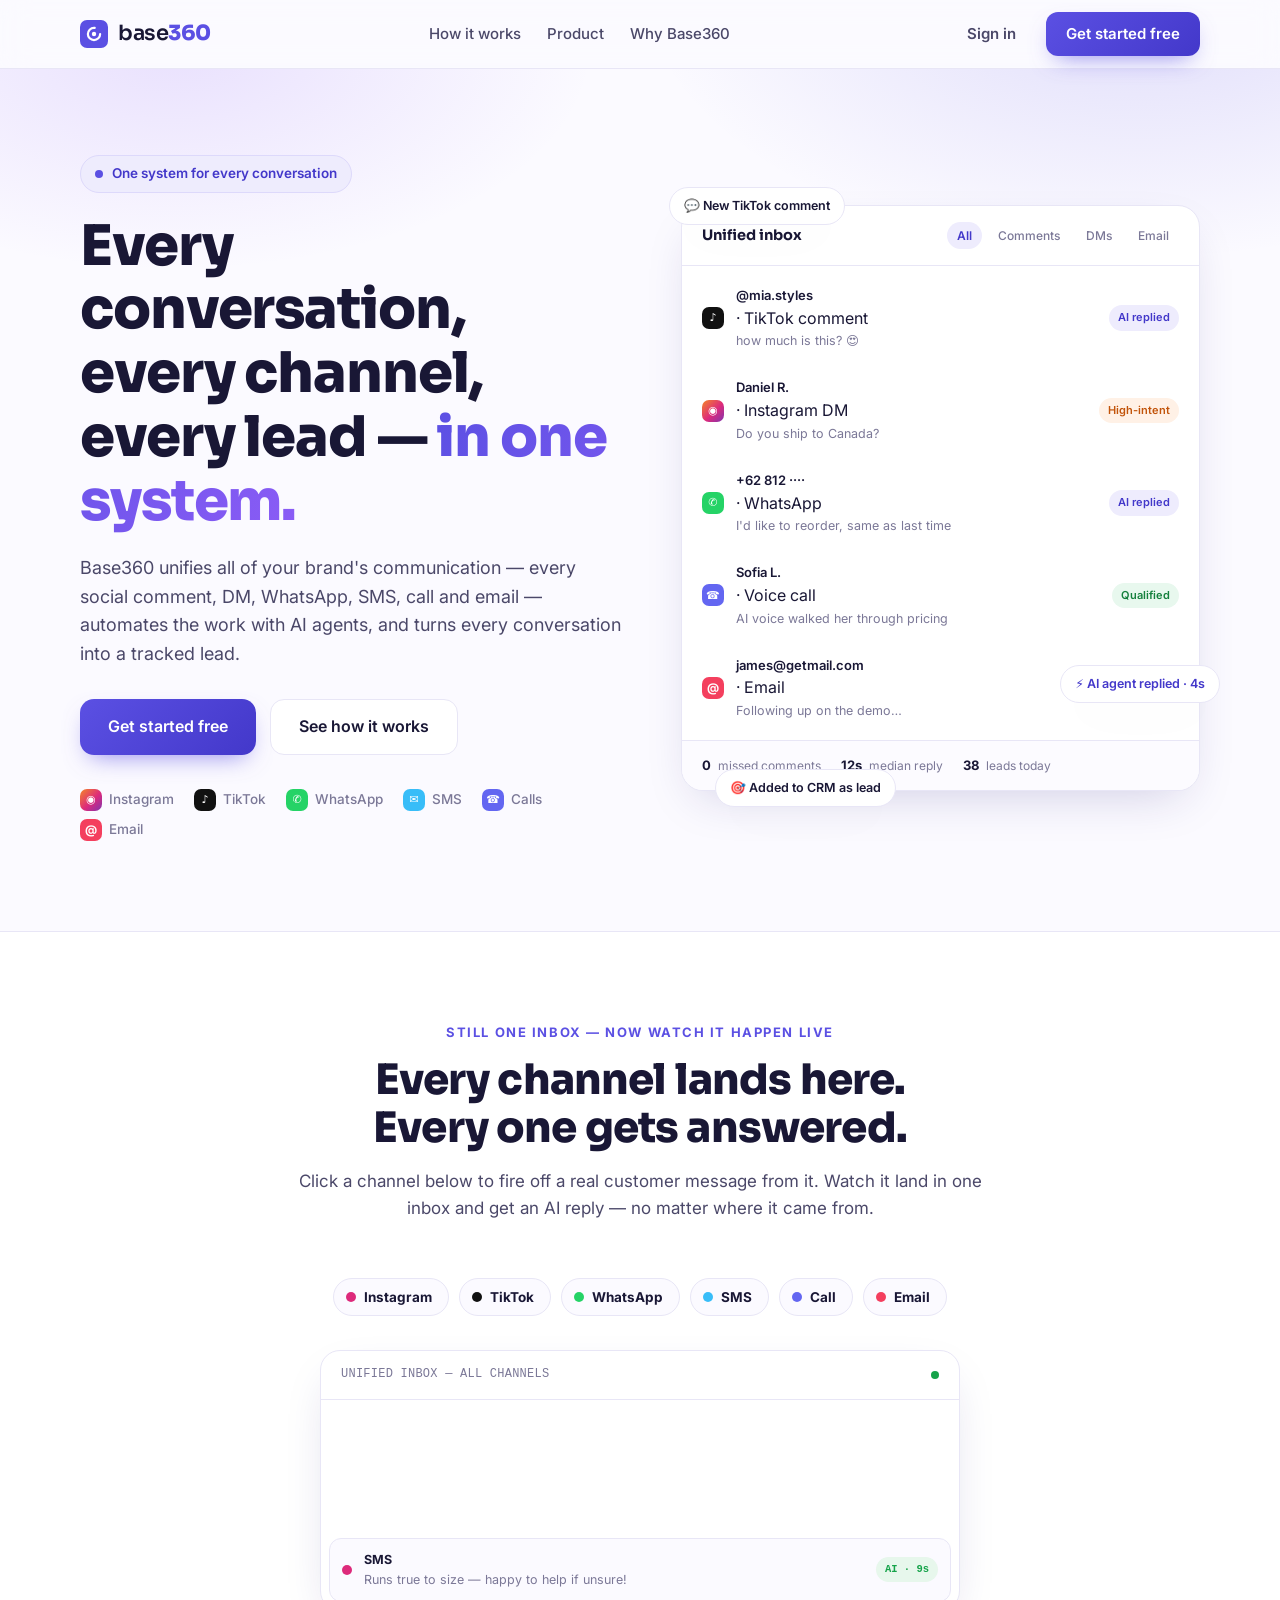
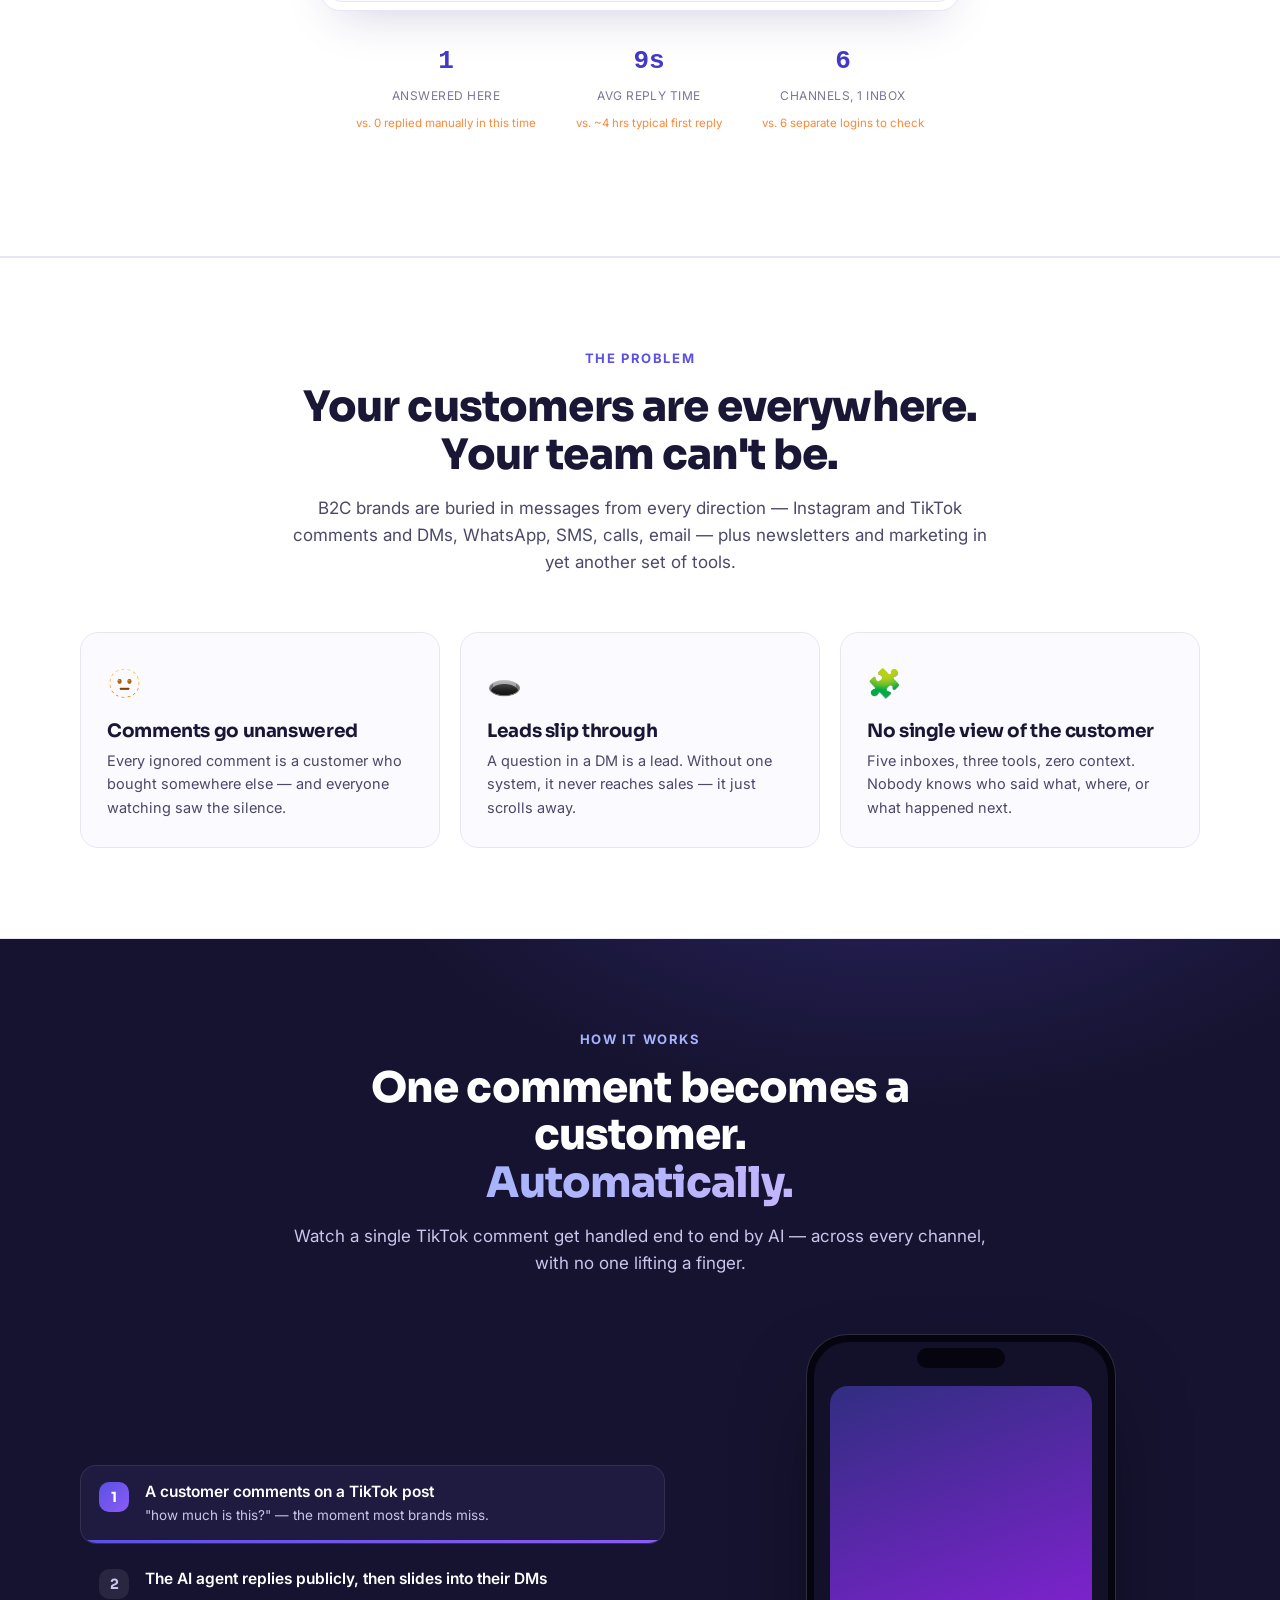
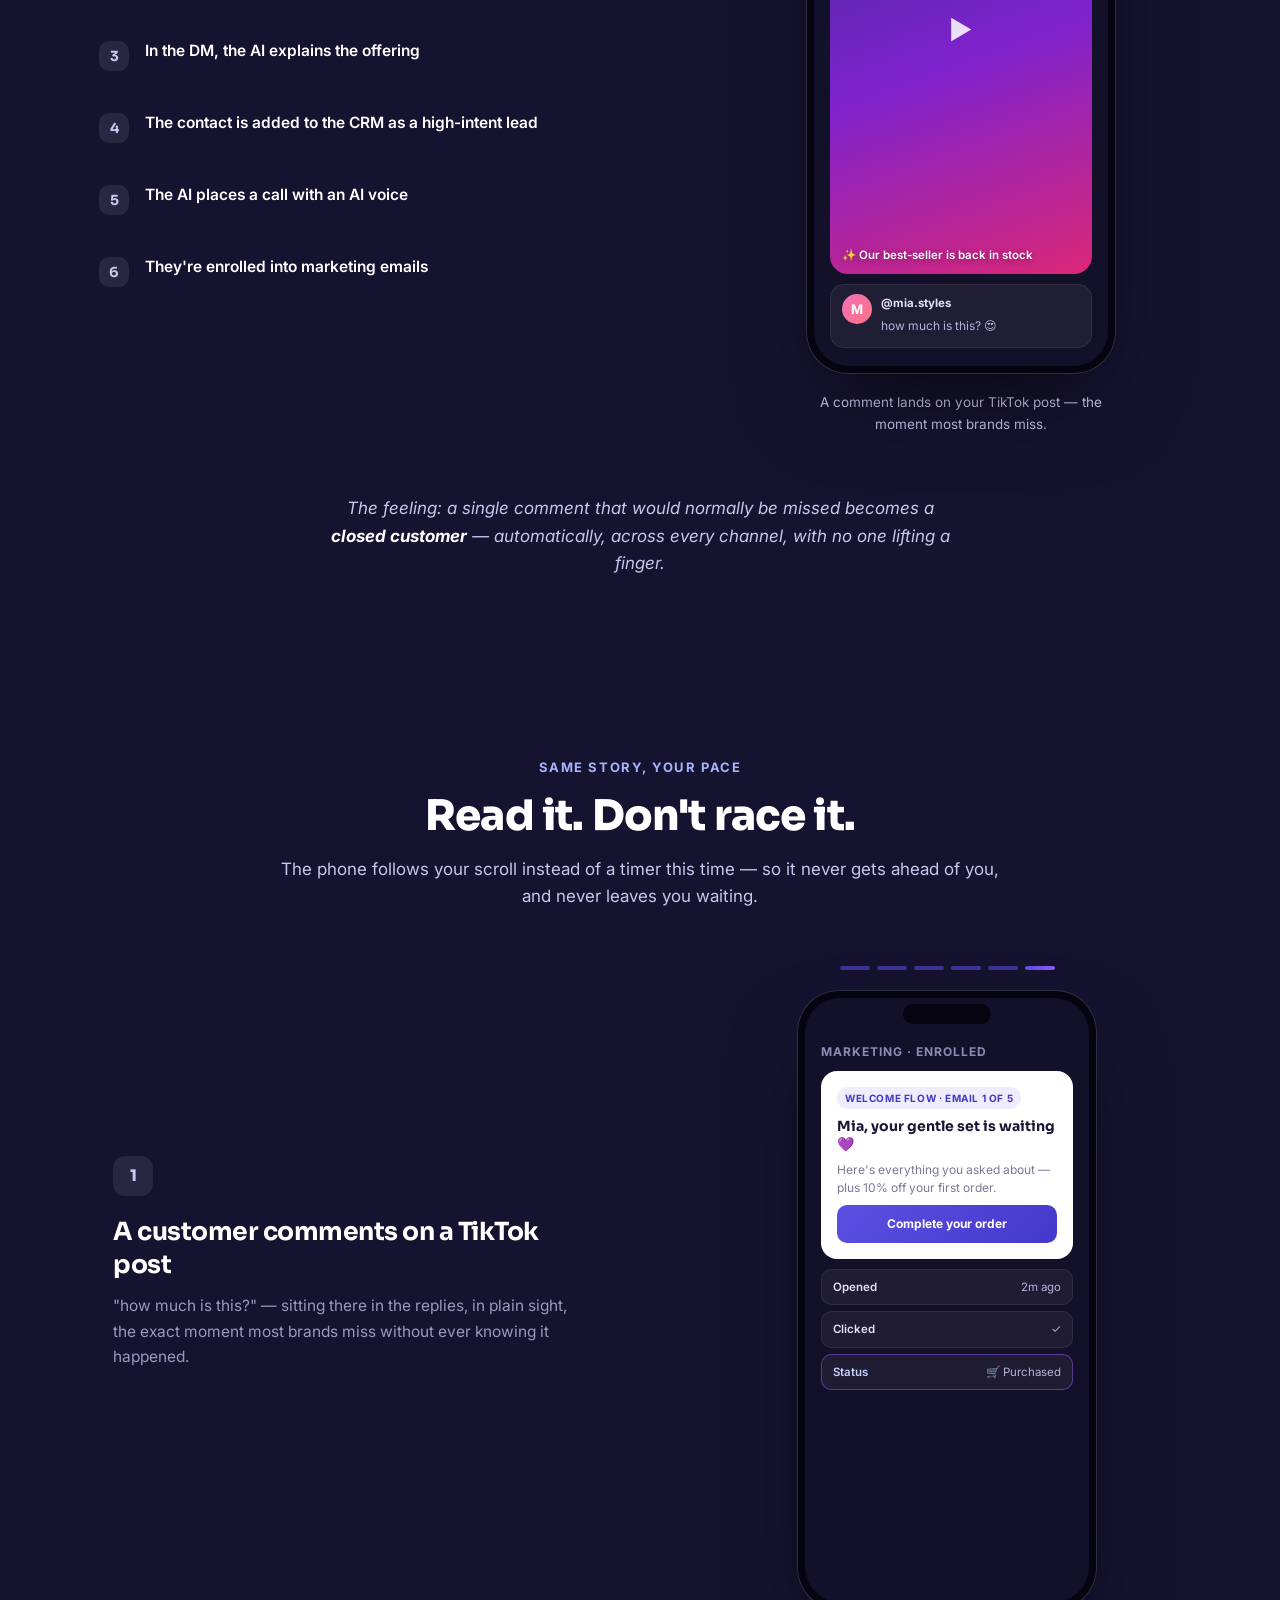
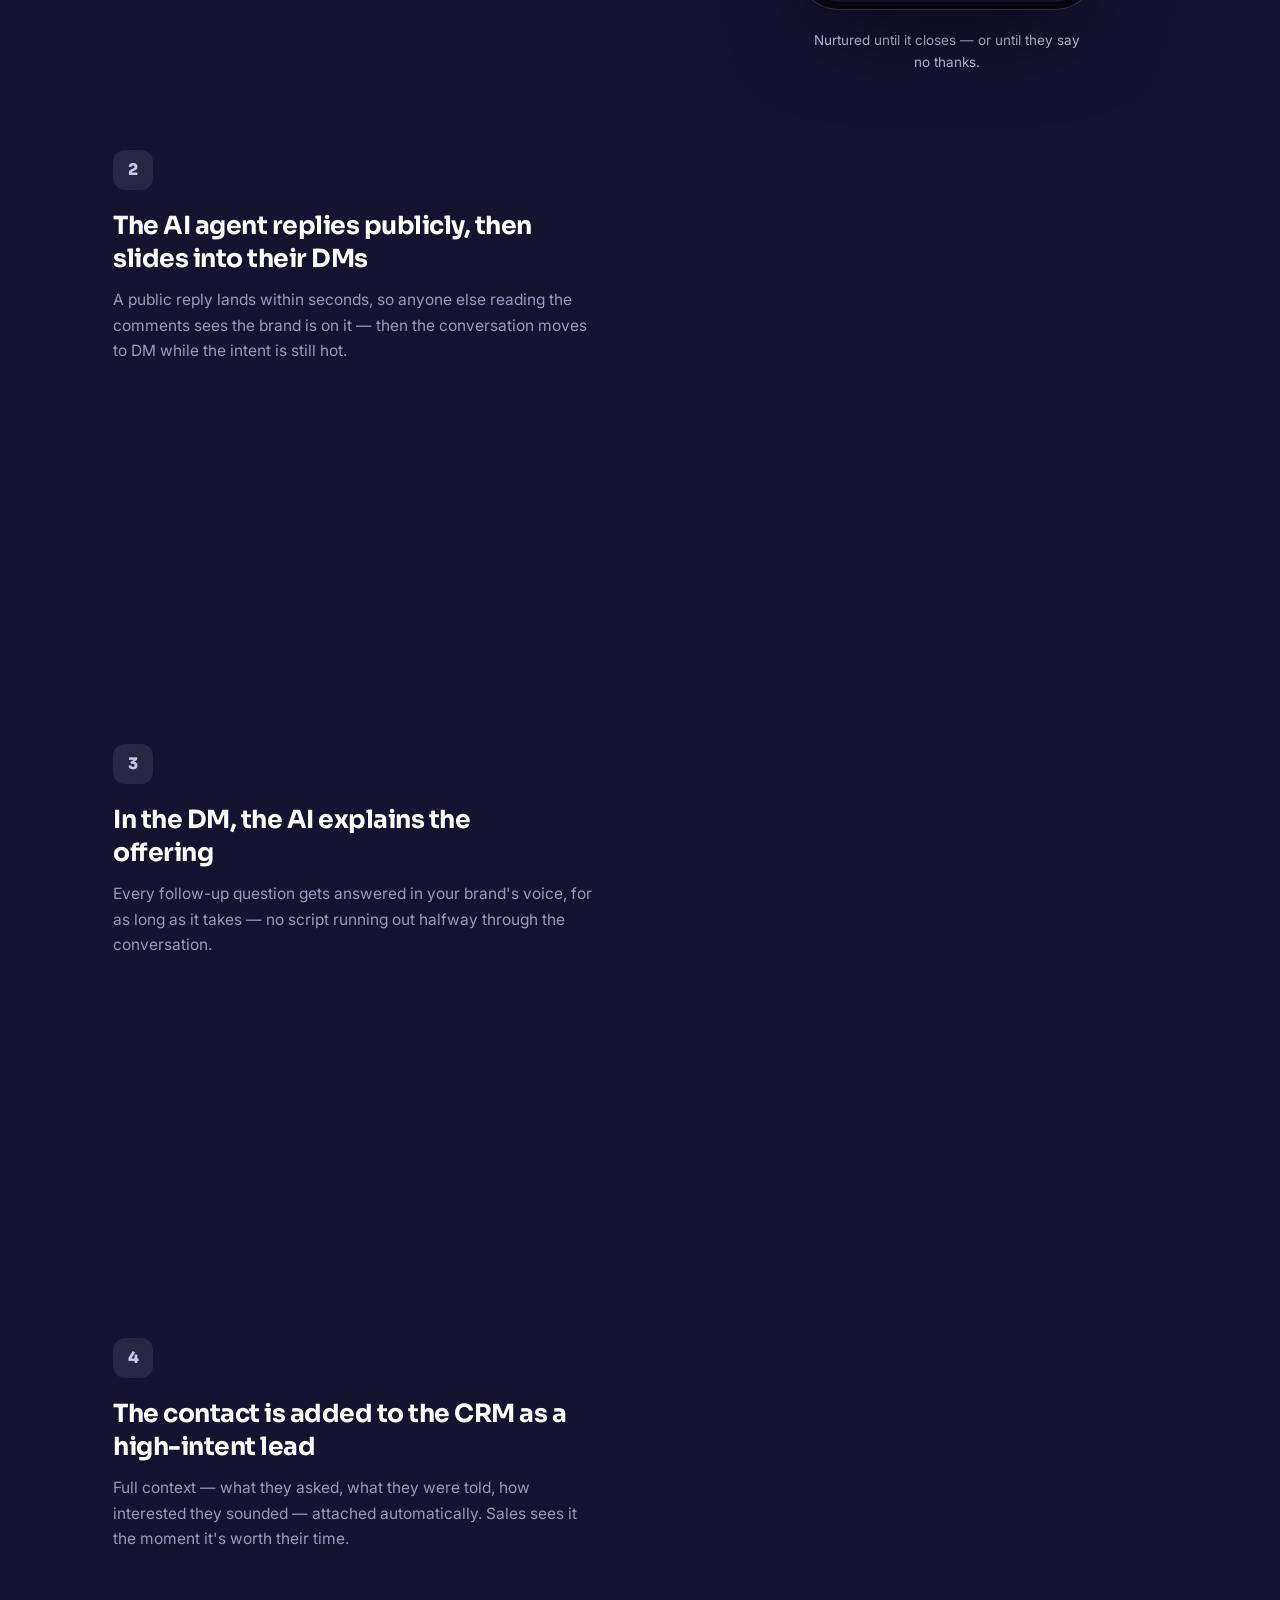
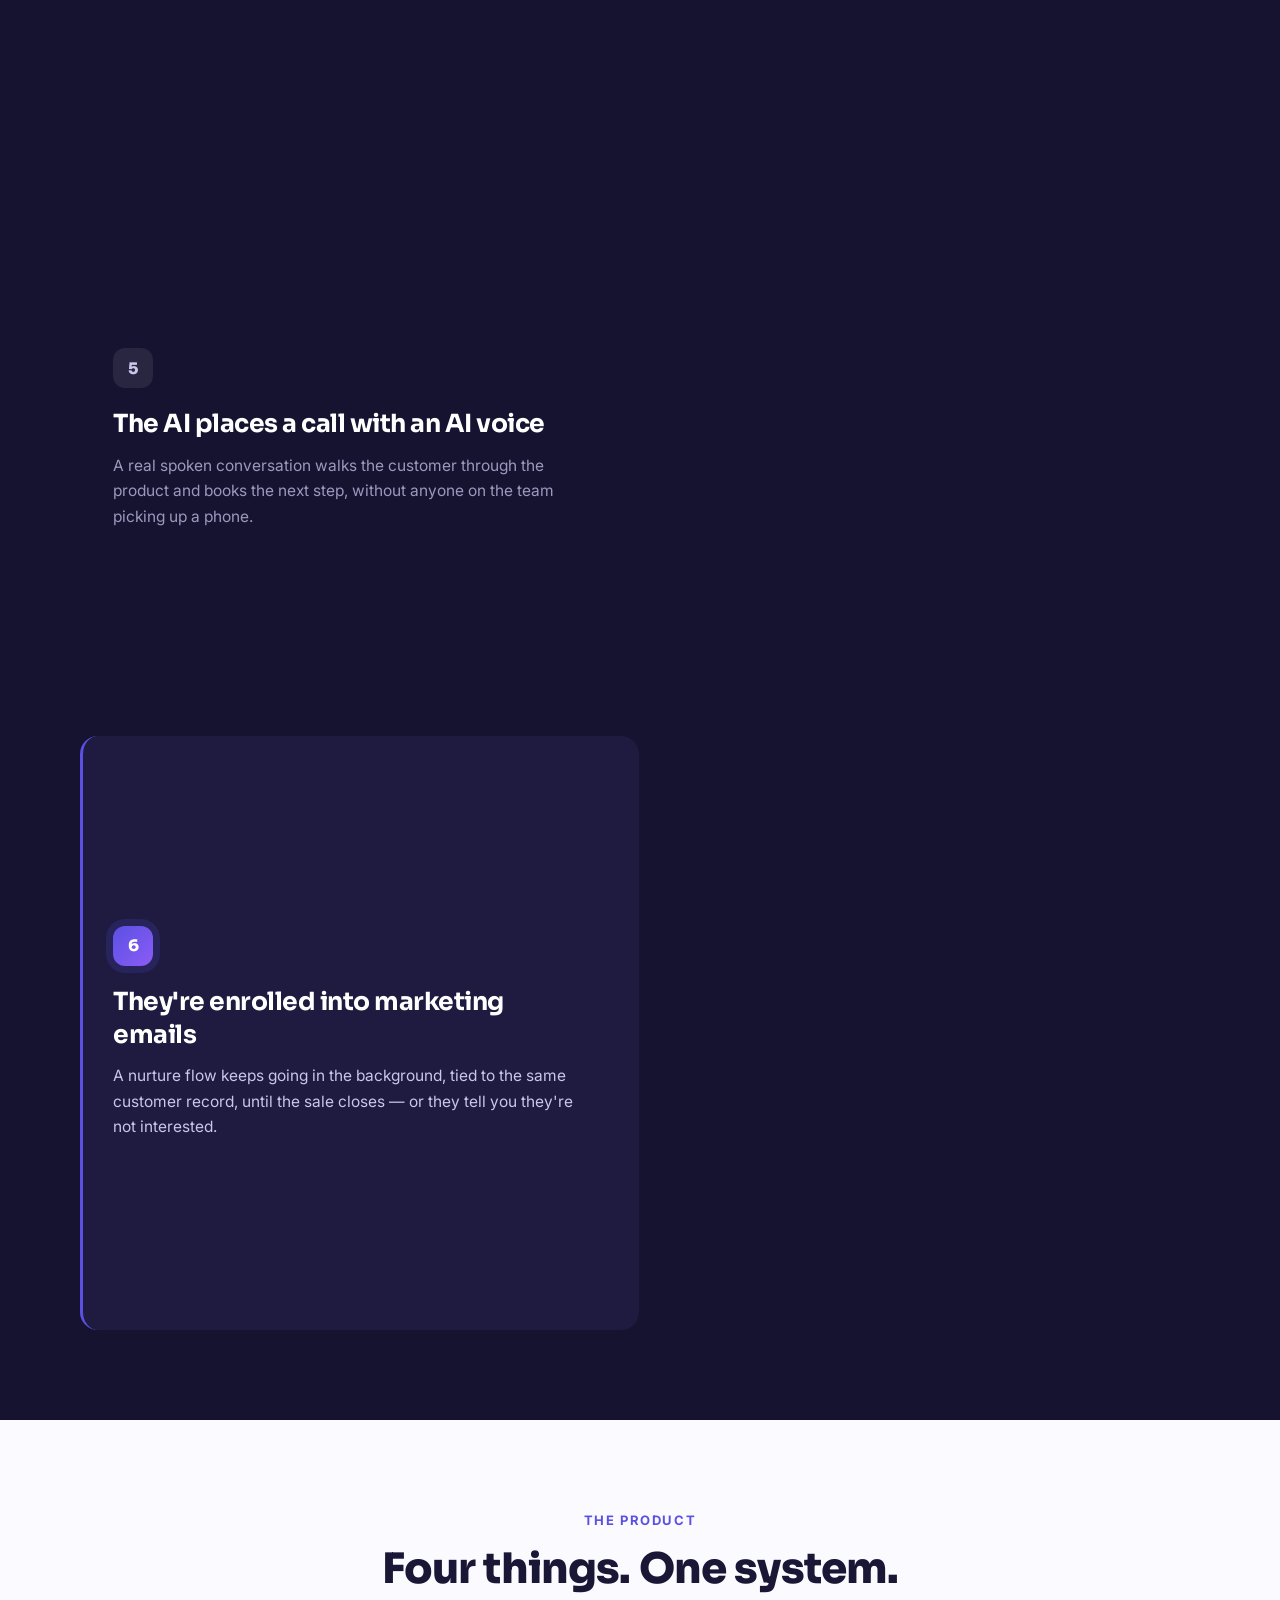
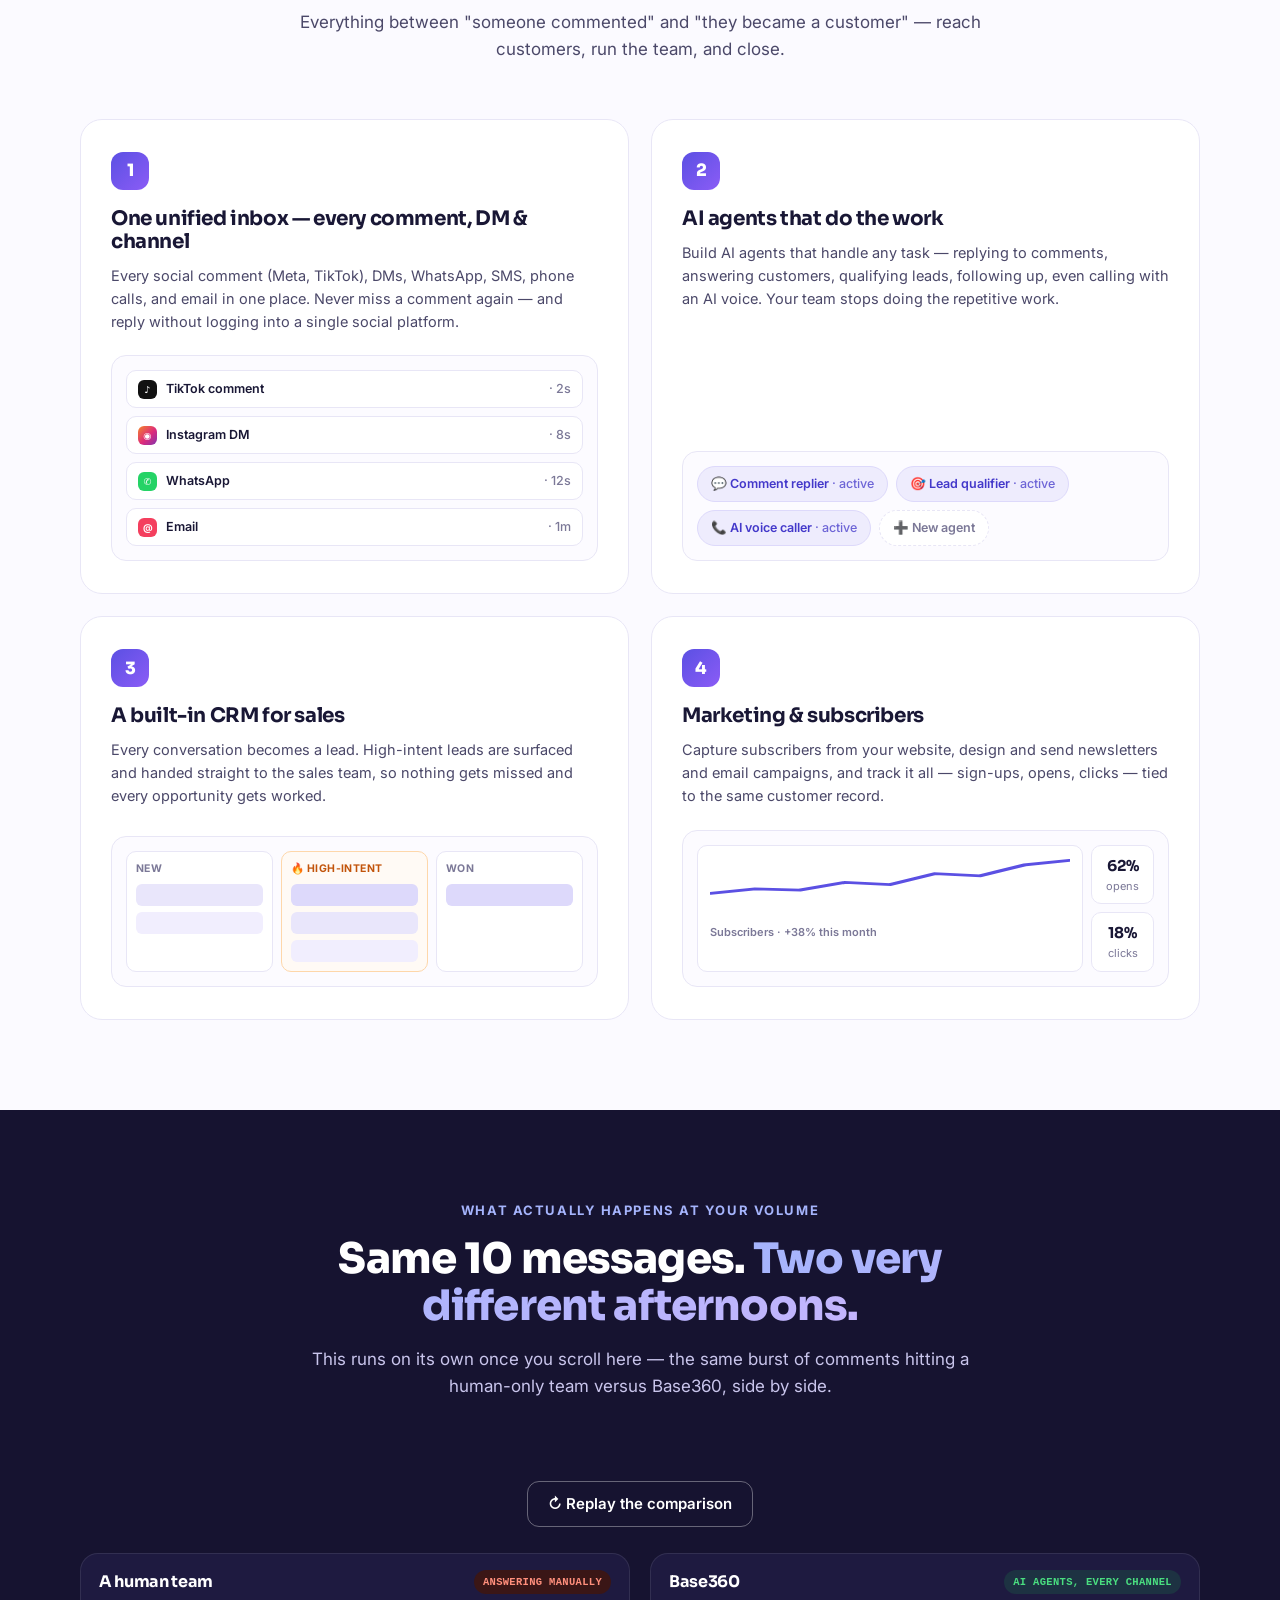
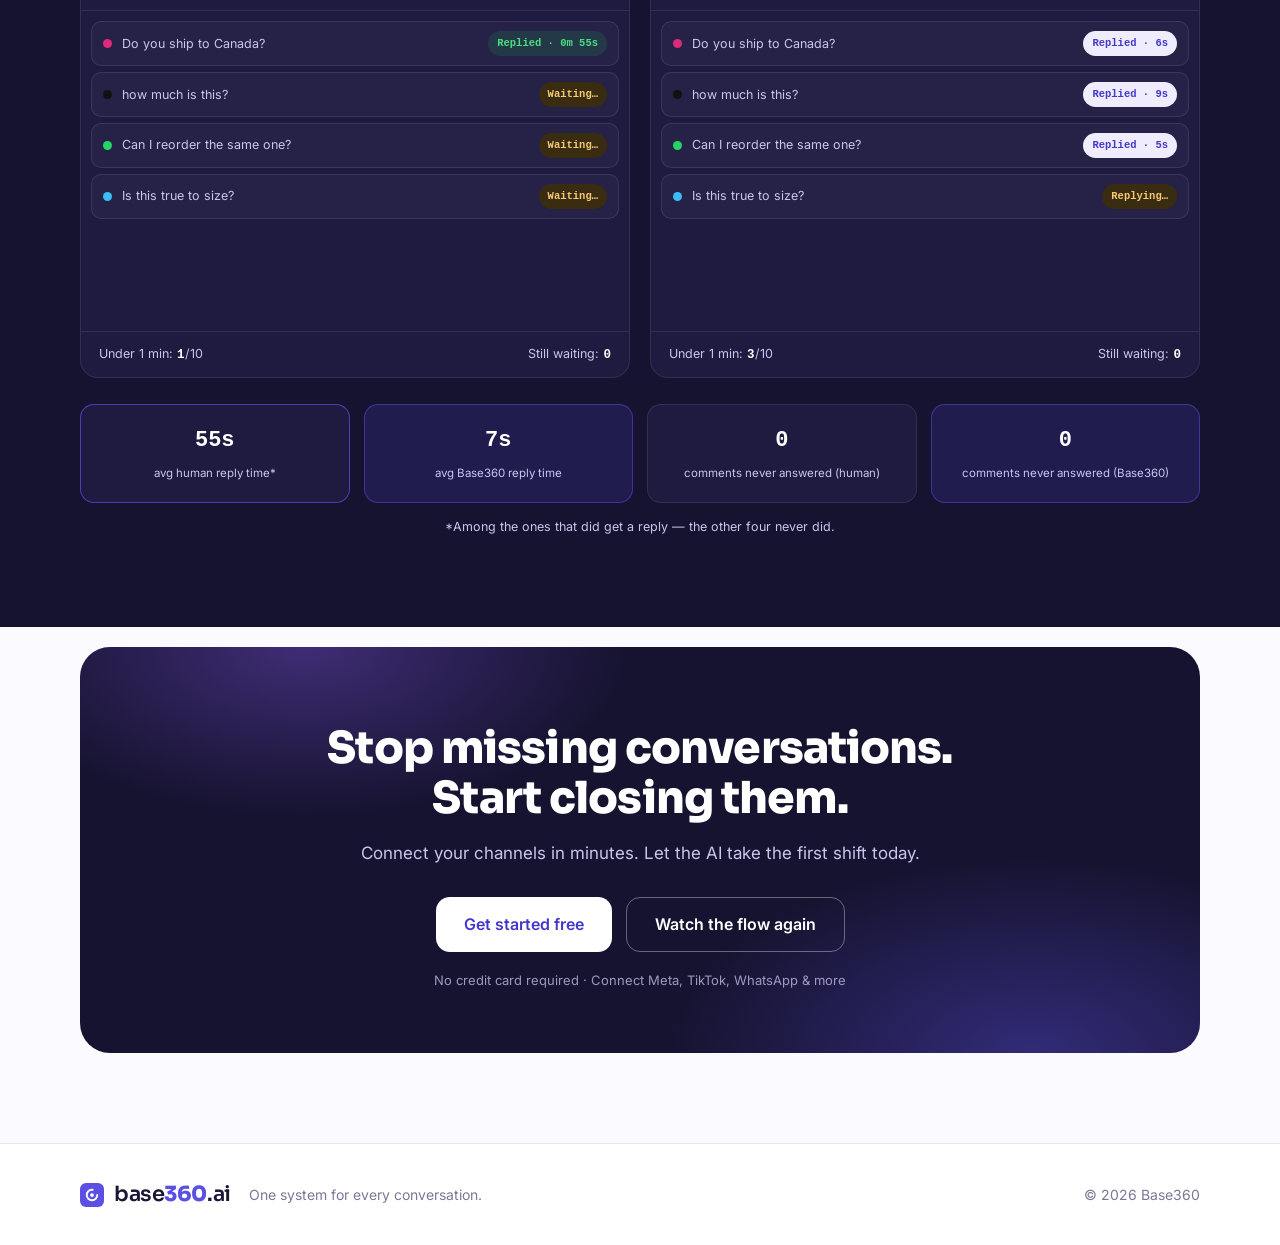
==== commit 8b4f0d2a: "Refine unify/race sections per review, add design & UX report Three targeted fixes on index.html, al" ====
--- a/index.html
+++ b/index.html
@@ -133,9 +133,9 @@
         </div>
 
         <div class="unify-stats reveal">
-          <div><b id="unifyCount">0</b><span>Answered here</span></div>
-          <div><b id="unifyAvg">—</b><span>Avg reply time</span></div>
-          <div><b>6</b><span>Channels, 1 inbox</span></div>
+          <div><b id="unifyCount">0</b><span>Answered here</span><i class="unify-vs">vs. 0 replied manually in this time</i></div>
+          <div><b id="unifyAvg">—</b><span>Avg reply time</span><i class="unify-vs">vs. ~4 hrs typical first reply</i></div>
+          <div><b>6</b><span>Channels, 1 inbox</span><i class="unify-vs">vs. 6 separate logins to check</i></div>
         </div>
         <p class="unify-hint reveal">This keeps running on its own too — try clicking a couple of channels back to back.</p>
       </div>
@@ -547,11 +547,11 @@
           </div>
         </div>
 
-        <div class="race-score" id="raceScore">
-          <div><b>~5m</b><span>avg human reply time*</span></div>
-          <div class="hl"><b>~8s</b><span>avg Base360 reply time</span></div>
-          <div><b>4</b><span>comments never answered (human)</span></div>
-          <div class="hl"><b>0</b><span>comments never answered (Base360)</span></div>
+        <div class="race-score reveal" id="raceScore">
+          <div><b id="scoreHumanAvg">—</b><span>avg human reply time*</span></div>
+          <div class="hl"><b id="scoreAiAvg">—</b><span>avg Base360 reply time</span></div>
+          <div><b id="scoreHumanStuck">0</b><span>comments never answered (human)</span></div>
+          <div class="hl"><b id="scoreAiStuck">0</b><span>comments never answered (Base360)</span></div>
         </div>
         <p class="race-fine reveal">*Among the ones that did get a reply — the other four never did.</p>
       </div>
--- a/styles.css
+++ b/styles.css
@@ -220,8 +220,8 @@
 .step.done .step-num { background: rgba(91, 80, 227, 0.35); color: #c7d2fe; }
 .step-text { display: grid; gap: 2px; }
 .step-text b { font-size: 15.5px; font-weight: 600; line-height: 1.35; }
-.step-text i { font-style: normal; font-size: 13.5px; color: var(--dark-text); display: none; }
-.step.active .step-text i { display: block; }
+.step-text i { font-style: normal; font-size: 13.5px; color: var(--dark-text); display: block; max-height: 0; opacity: 0; overflow: hidden; transition: opacity .3s ease, max-height .3s ease; }
+.step.active .step-text i { max-height: 60px; opacity: 1; transition: opacity .32s ease .1s, max-height .32s ease; }
 .step-bar { position: absolute; left: 0; right: 0; bottom: 0; height: 2.5px; background: transparent; }
 .step-bar span { display: block; height: 100%; width: 0; background: linear-gradient(90deg, var(--primary), var(--violet)); }
 .step.active .step-bar span { animation: bar var(--step-ms, 4200ms) linear forwards; }
@@ -572,6 +572,7 @@
 .unify-stats div { text-align: center; }
 .unify-stats b { display: block; font-family: ui-monospace, "SF Mono", Menlo, Consolas, monospace; font-size: 26px; font-weight: 700; color: var(--primary-deep); }
 .unify-stats span { font-size: 12px; color: var(--muted); text-transform: uppercase; letter-spacing: .04em; }
+.unify-vs { display: block; margin-top: 6px; font-style: normal; font-size: 11.5px; color: var(--hot); opacity: .85; }
 .unify-hint { text-align: center; font-size: 12.5px; color: var(--muted); margin-top: 14px; }
 
 @media (max-width: 620px) {
@@ -609,9 +610,10 @@
 .race-foot { display: flex; justify-content: space-between; gap: 12px; padding: 12px 18px; border-top: 1px solid var(--dark-line); font-size: 12.5px; color: var(--dark-text); }
 .race-foot b { color: #fff; font-family: ui-monospace, "SF Mono", Menlo, Consolas, monospace; }
 
-.race-score { display: grid; grid-template-columns: repeat(4, 1fr); gap: 14px; margin-top: 26px; opacity: 0; transform: translateY(14px); transition: opacity .5s ease, transform .5s ease; }
-.race-score.show { opacity: 1; transform: none; }
-.race-score > div { background: var(--dark-2); border: 1px solid var(--dark-line); border-radius: 14px; padding: 18px; text-align: center; }
+.race-score { display: grid; grid-template-columns: repeat(4, 1fr); gap: 14px; margin-top: 26px; }
+.race-score > div { background: var(--dark-2); border: 1px solid var(--dark-line); border-radius: 14px; padding: 18px; text-align: center; transition: border-color .3s ease, background .3s ease, transform .3s ease; }
+.race-score > div.bump { border-color: rgba(91,80,227,.7); animation: scorebump .4s ease; }
+@keyframes scorebump { 0% { transform: scale(1); } 35% { transform: scale(1.05); } 100% { transform: scale(1); } }
 .race-score > div.hl { border-color: rgba(91,80,227,.5); background: rgba(91,80,227,.16); }
 .race-score b { display: block; font-family: ui-monospace, "SF Mono", Menlo, Consolas, monospace; font-size: 22px; font-weight: 700; color: #fff; }
 .race-score span { font-size: 11.5px; color: var(--dark-text); }
@@ -628,5 +630,6 @@
   .urow-typedots i { animation: none; }
   .rrow { animation: none; opacity: 1; transform: none; }
   .rrow-status.stuck { animation: none; }
-  .race-score { transition: none; }
-}
+  .race-score > div { transition: none; }
+  .race-score > div.bump { animation: none; }
+}
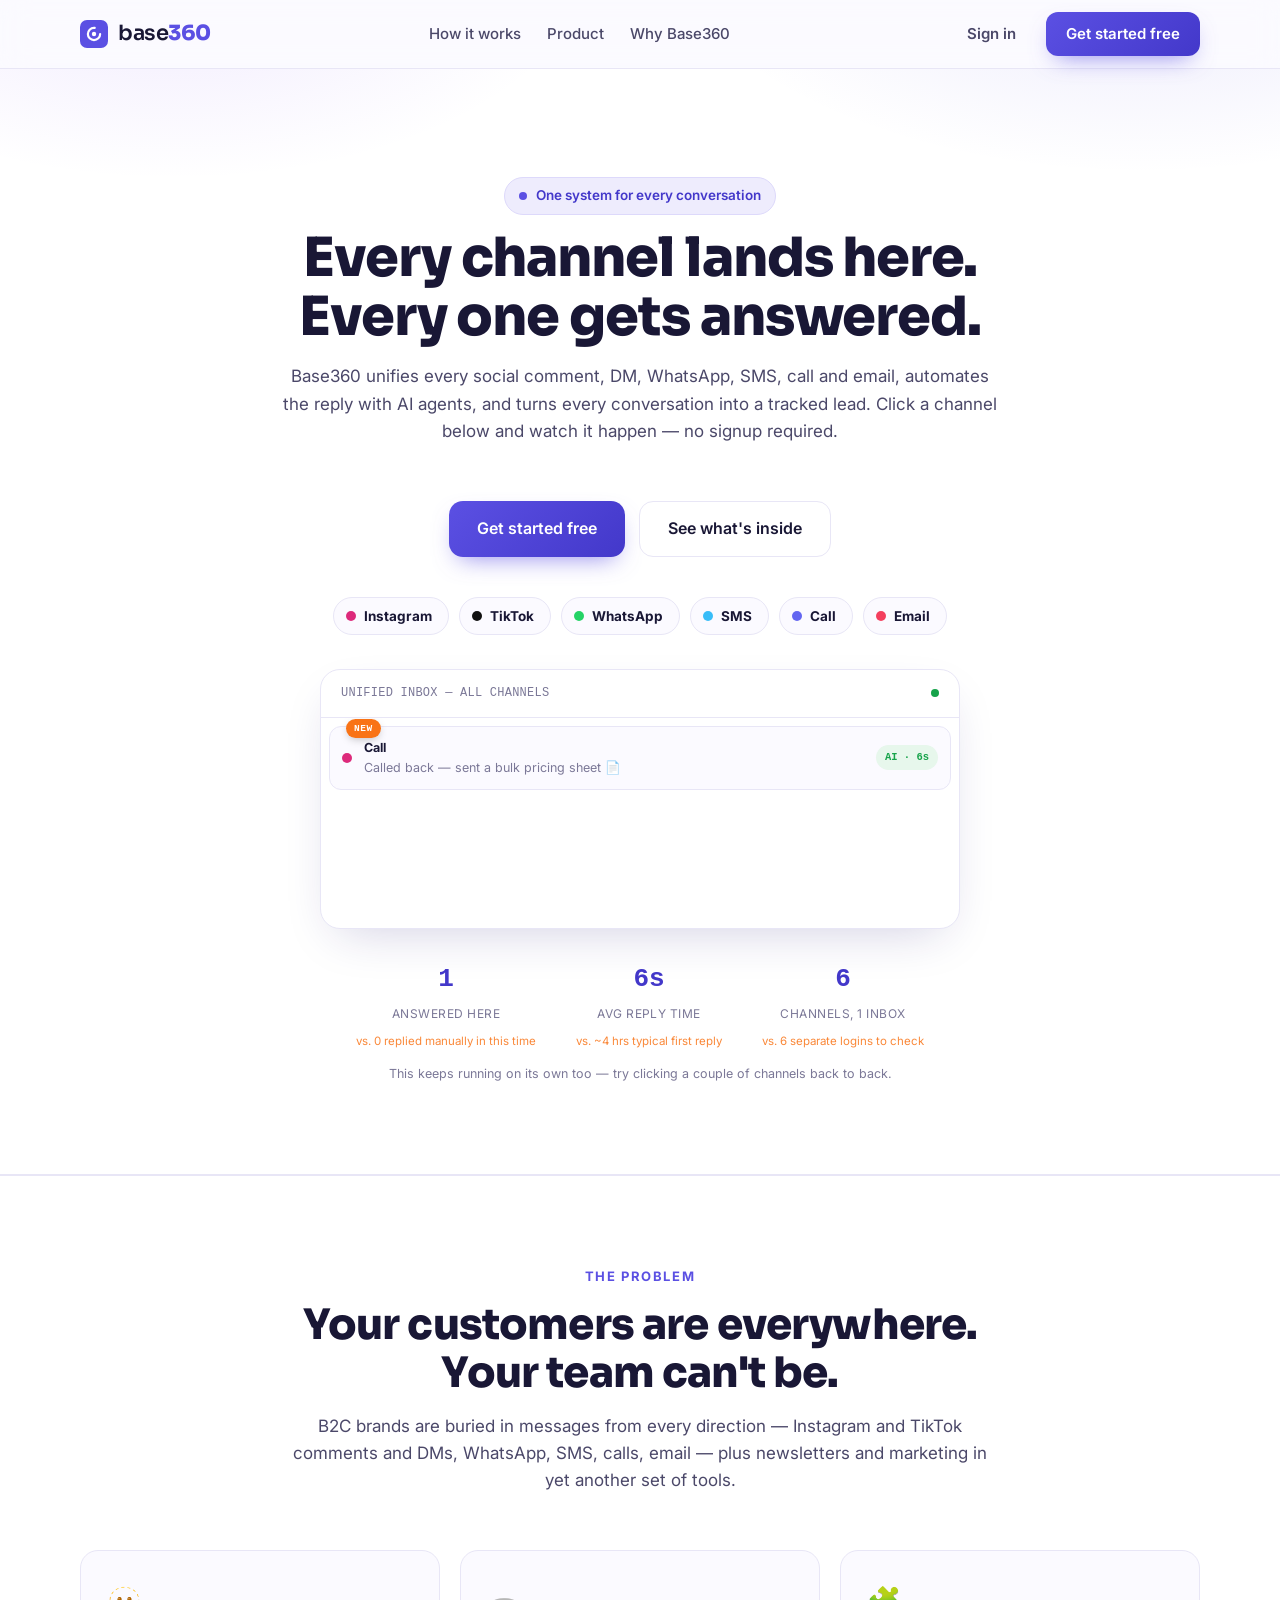
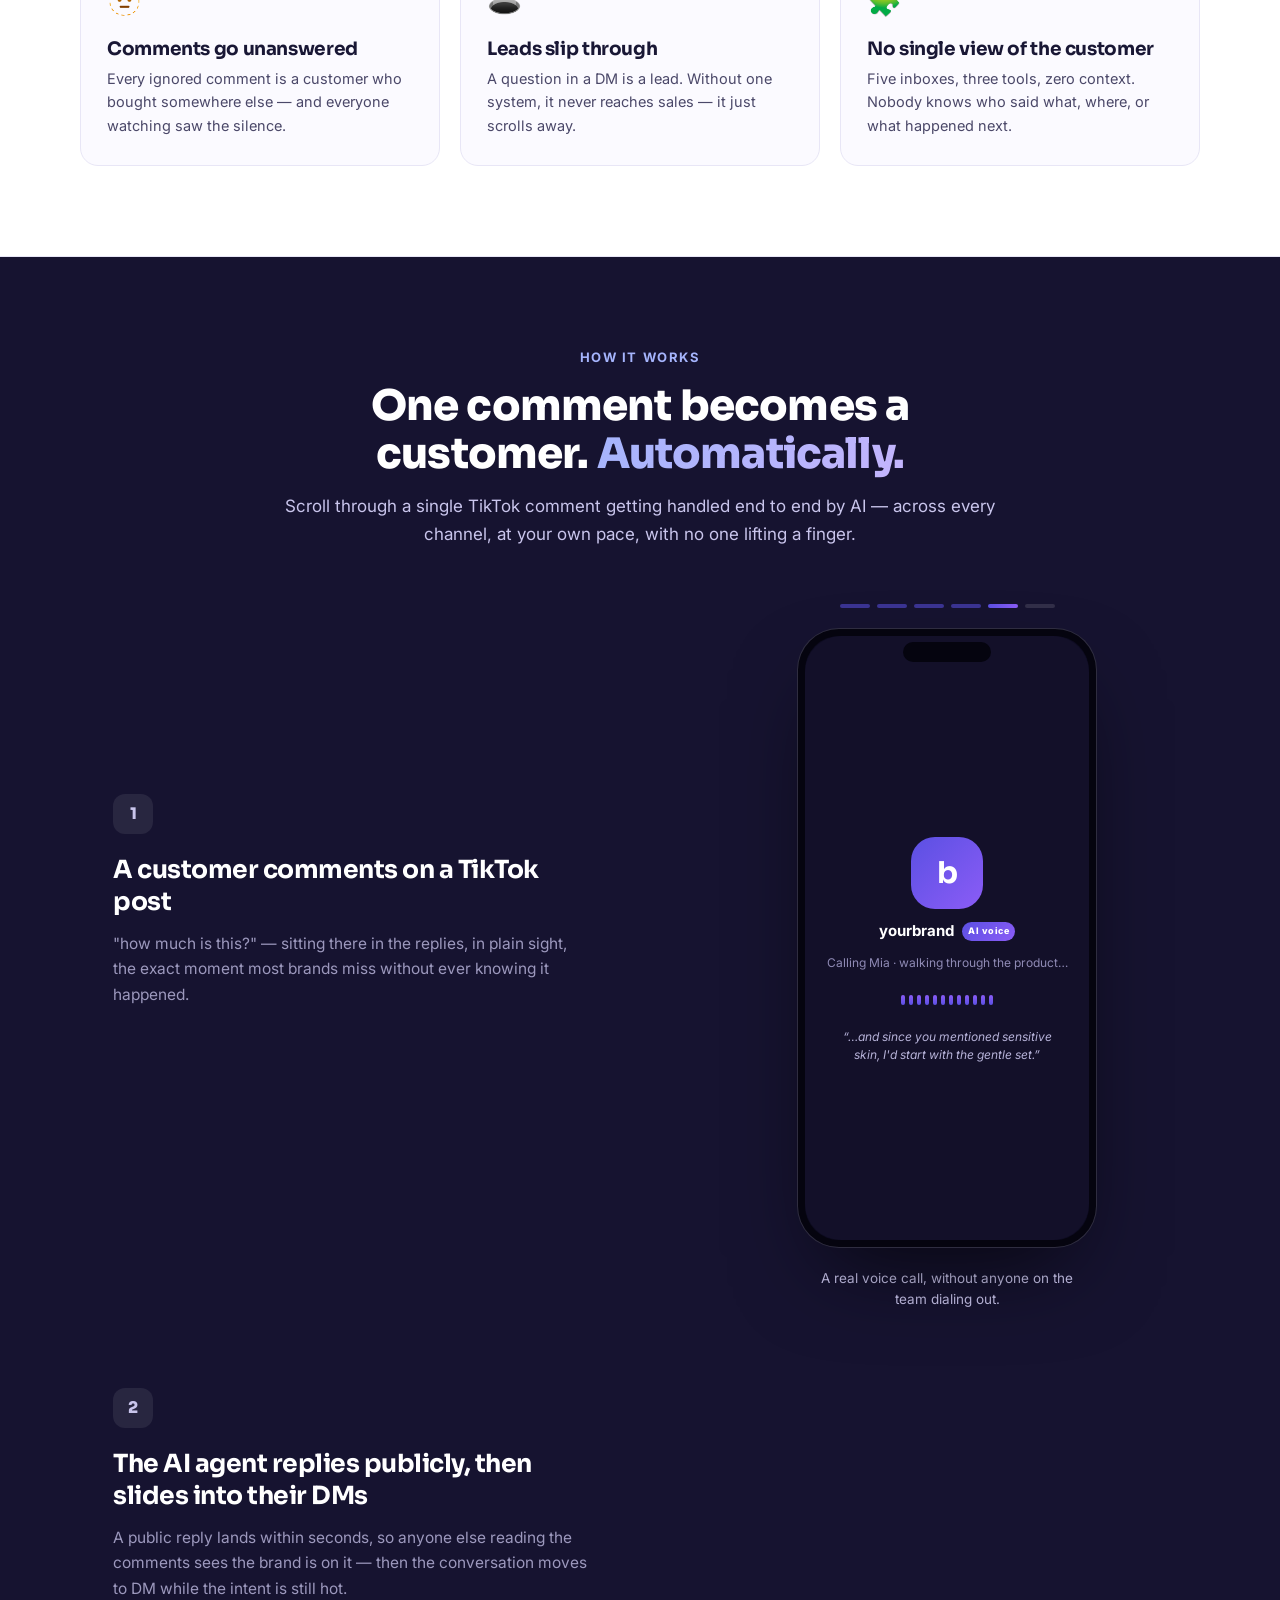
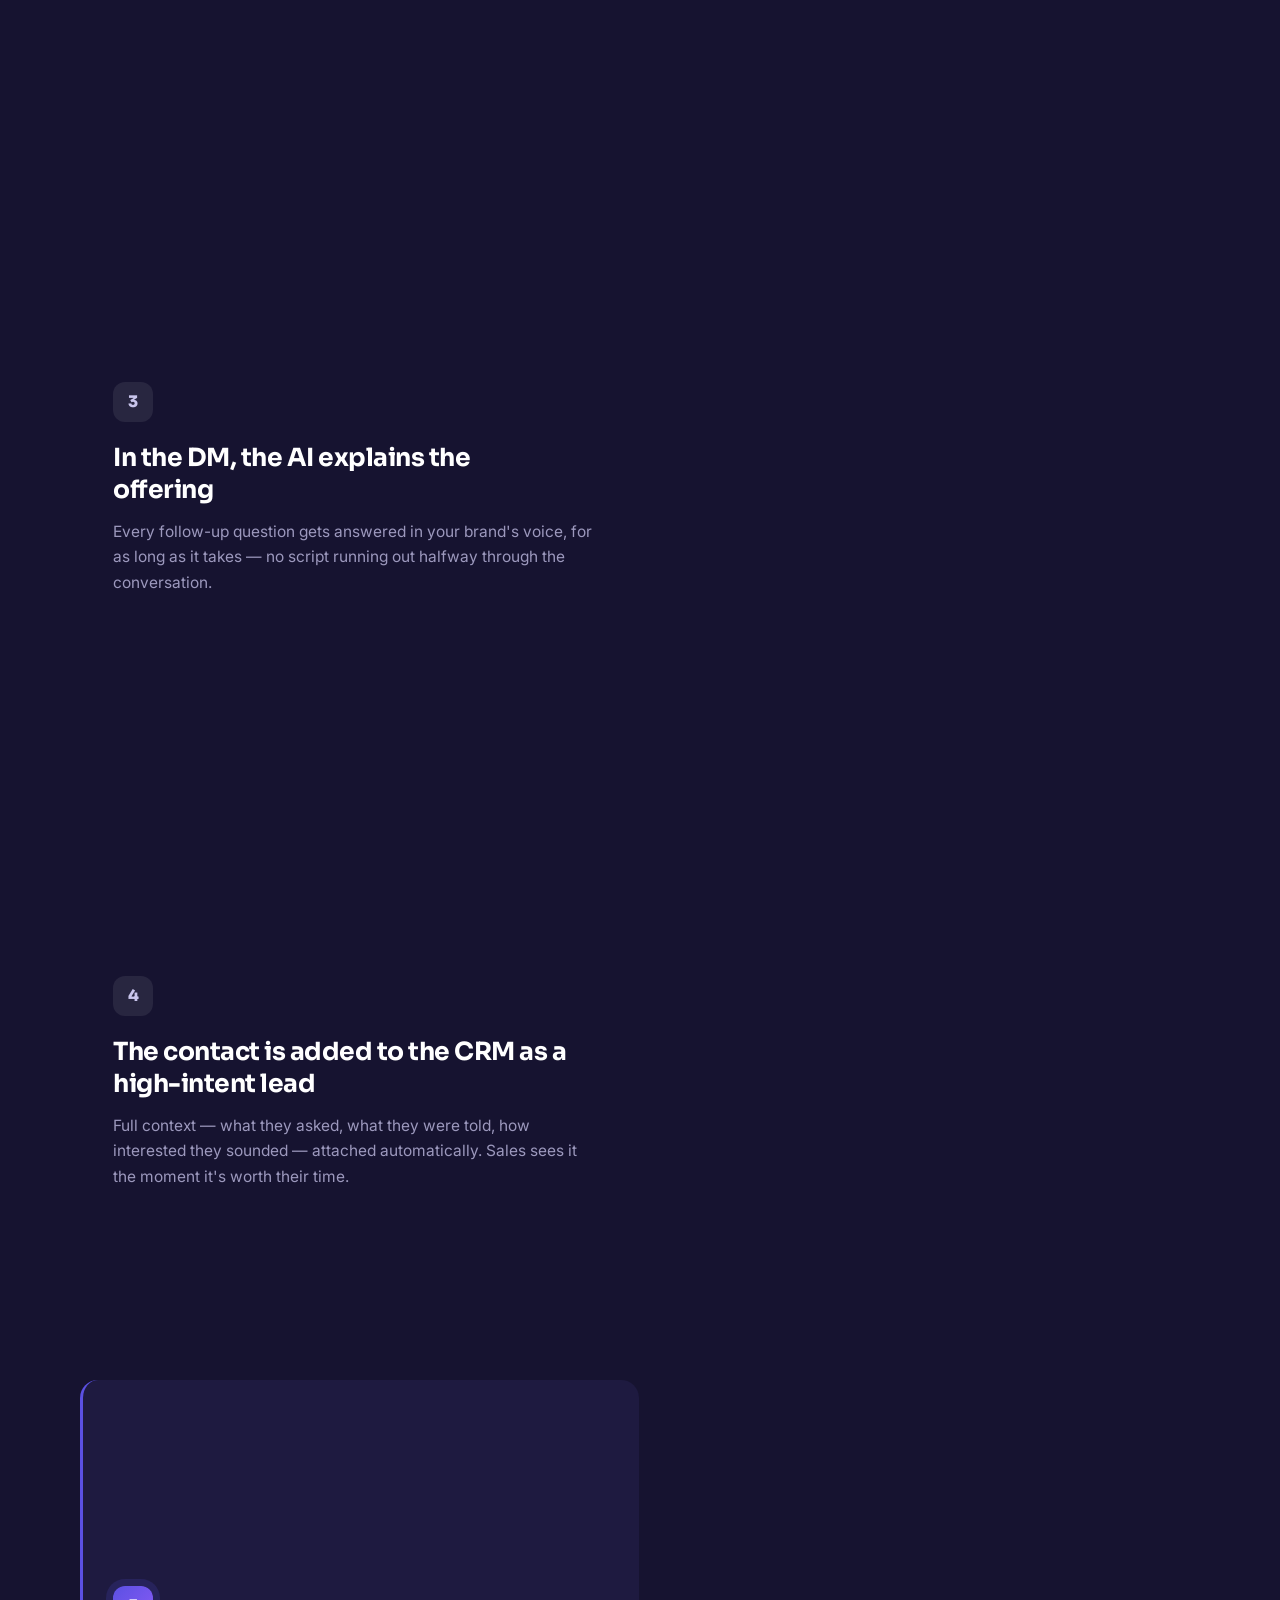
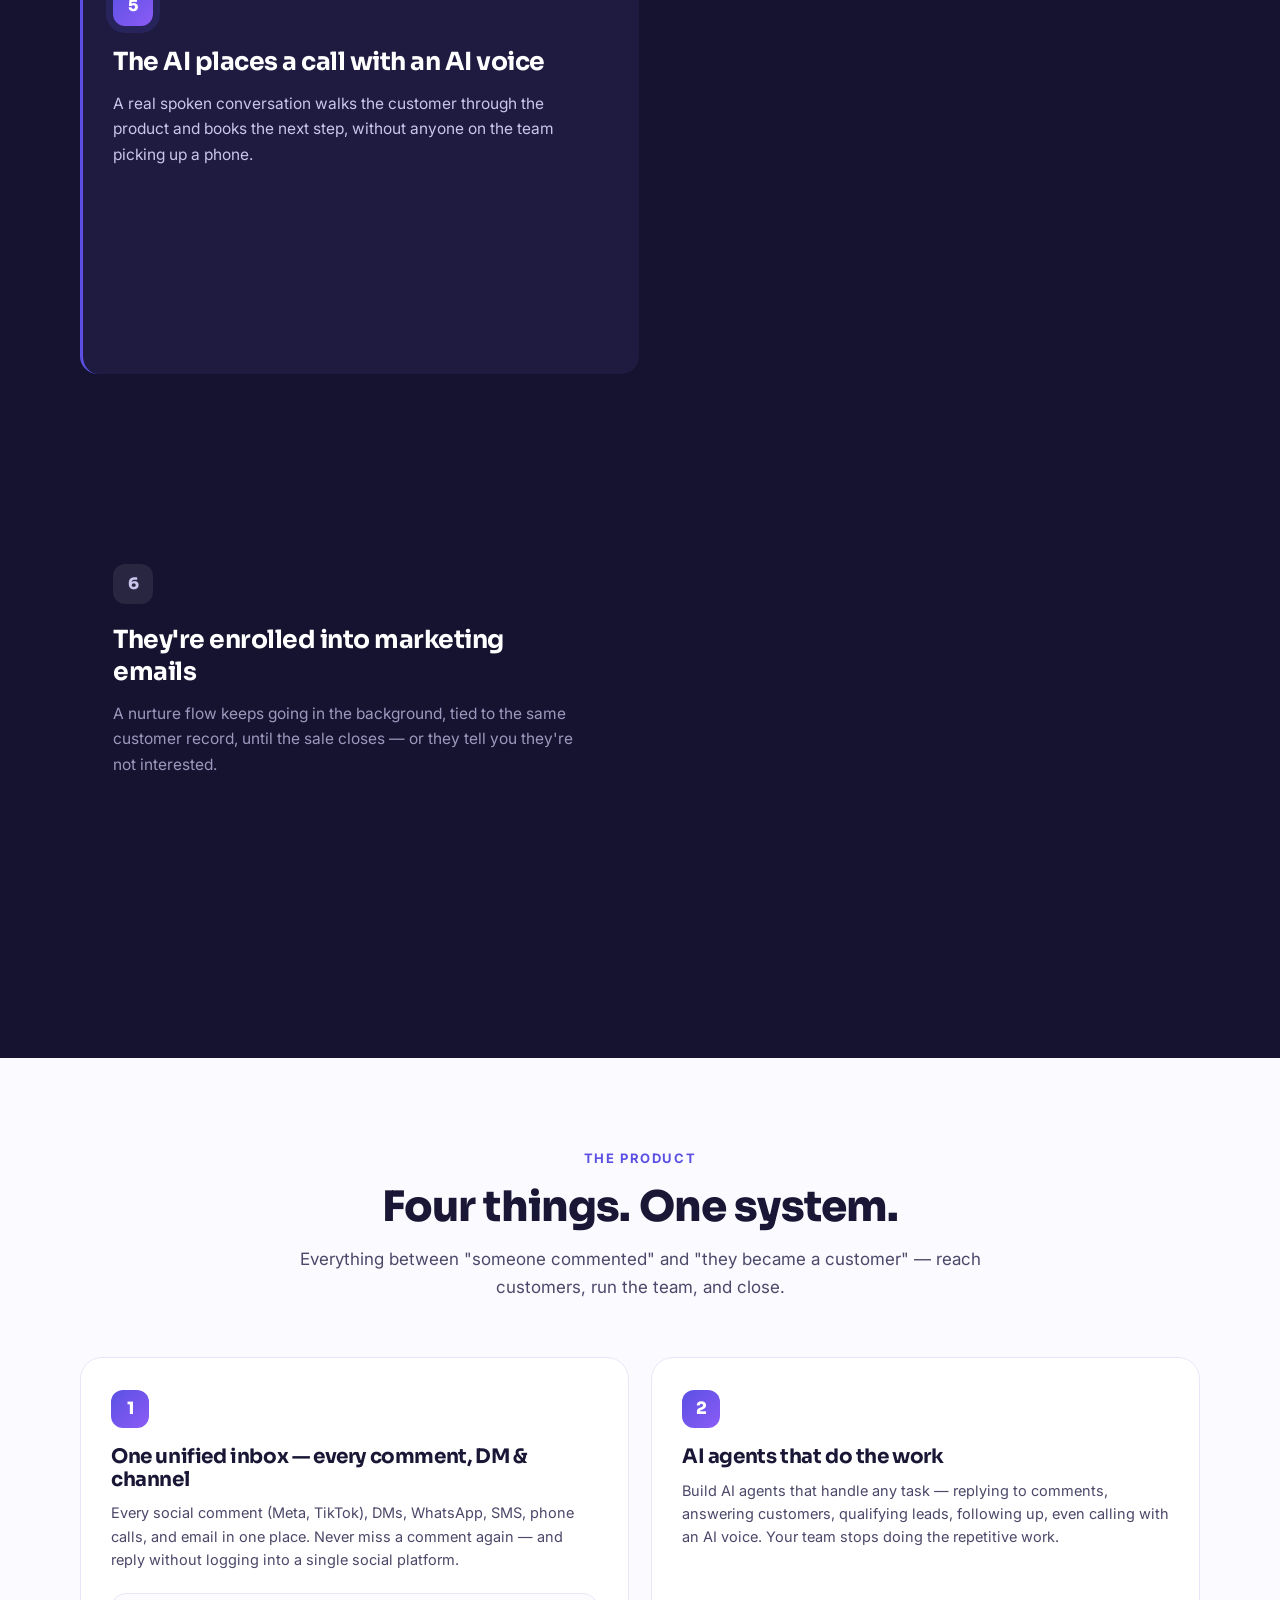
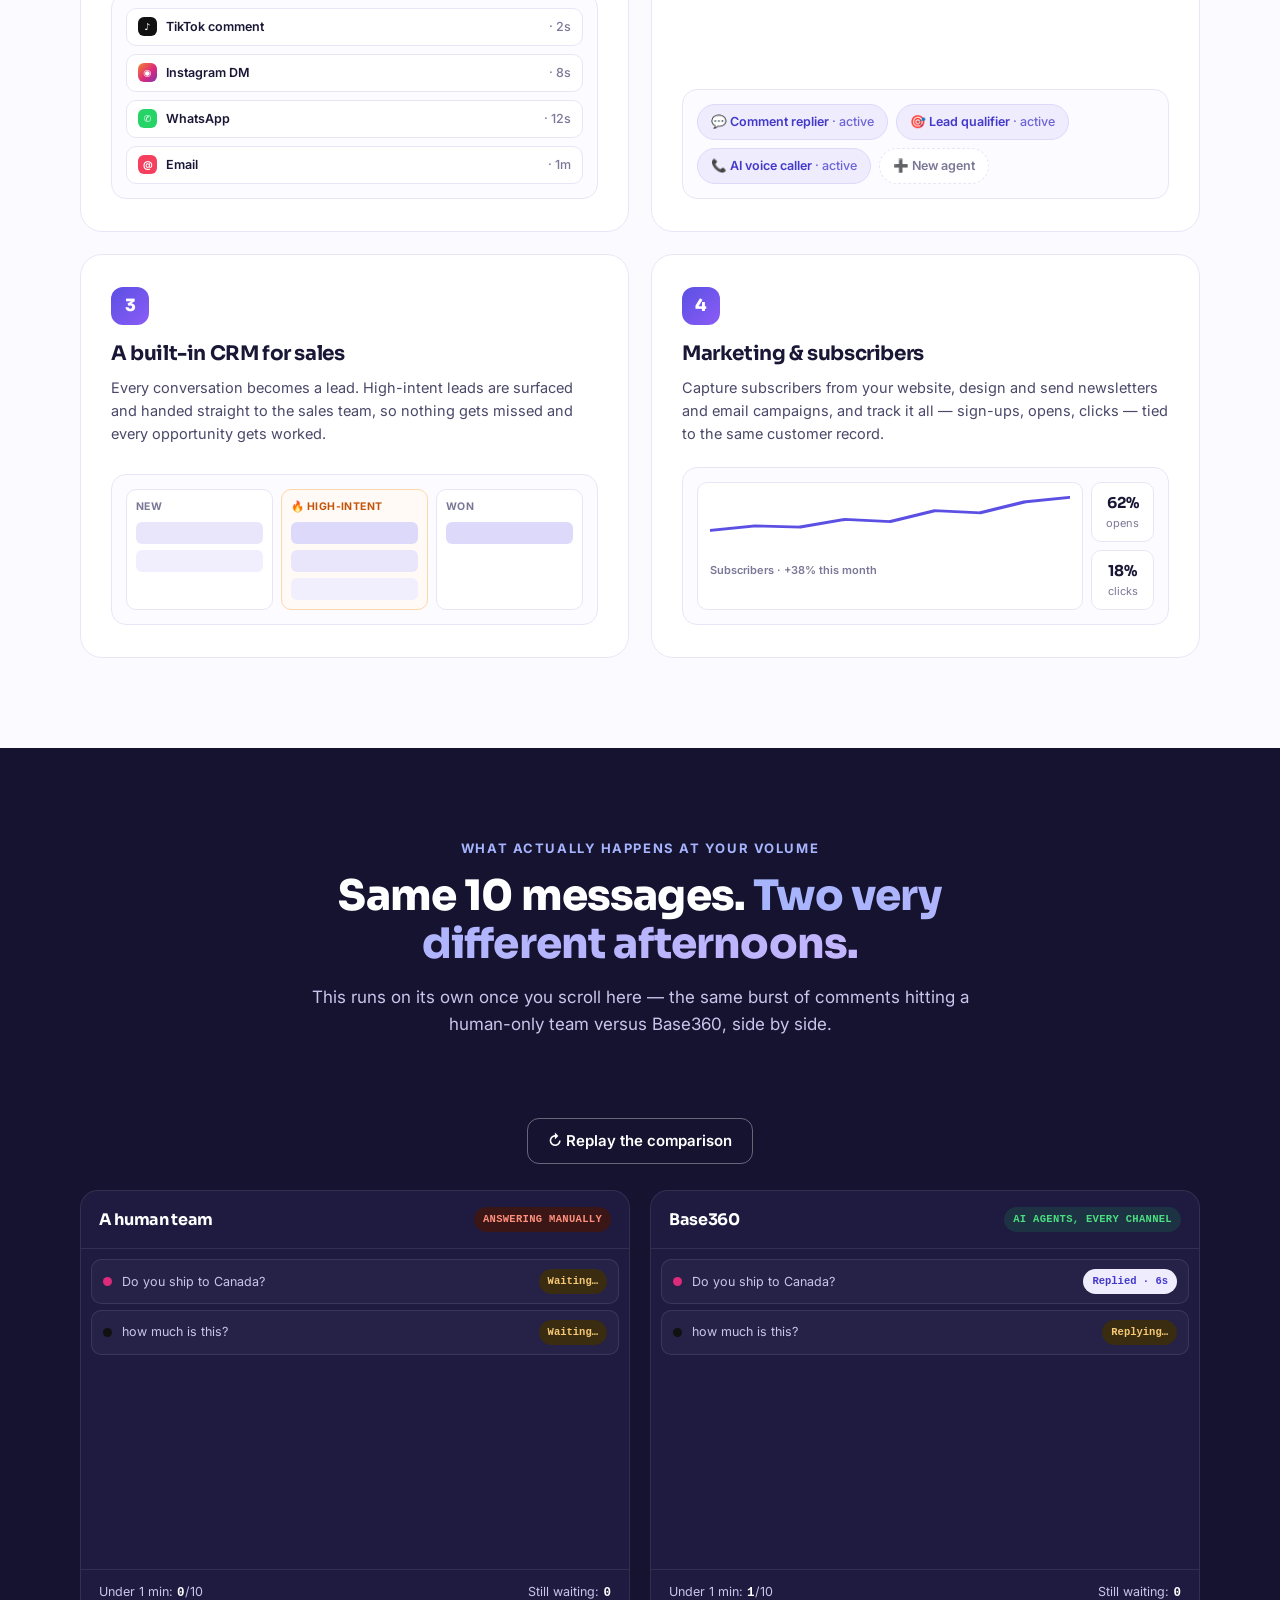
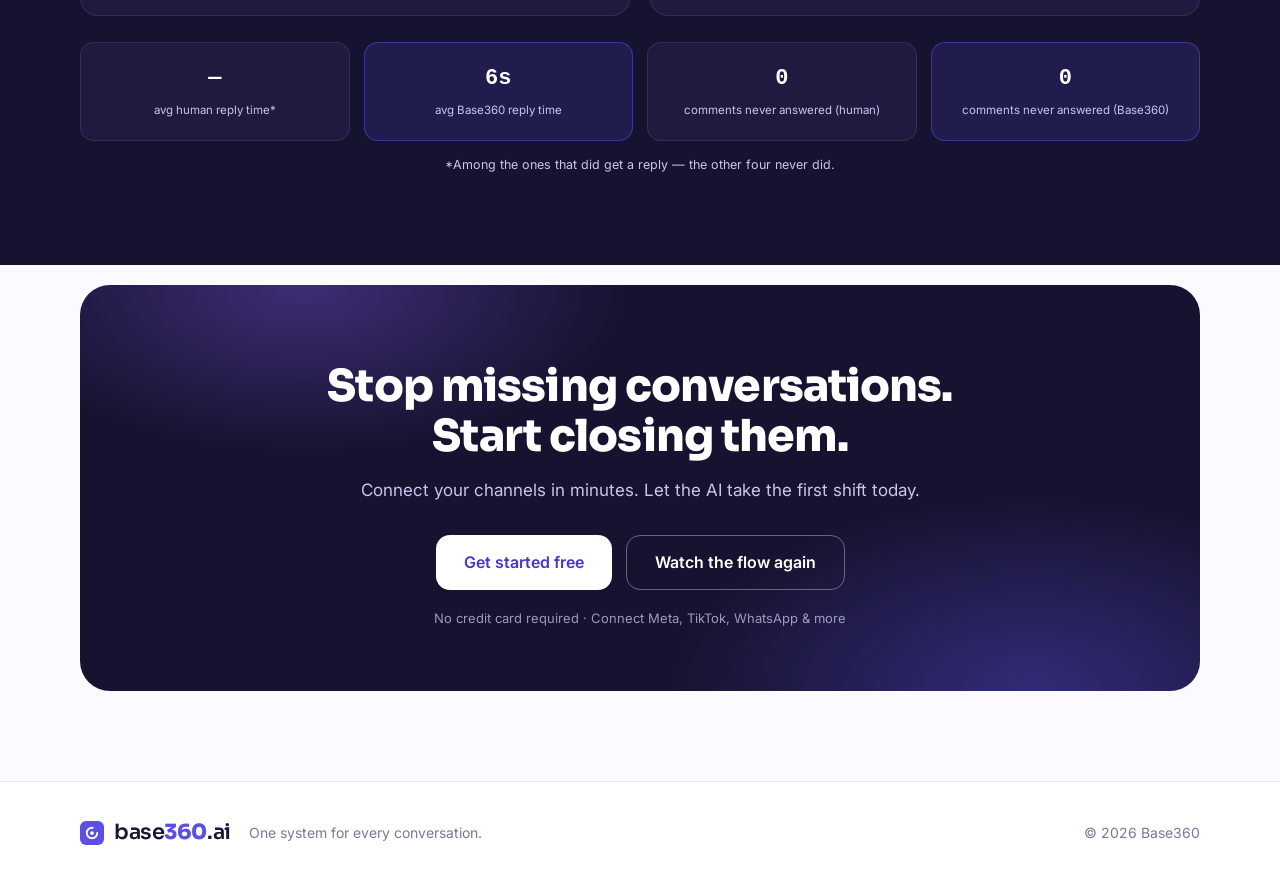
==== commit ead90e10: "Restructure index.html: promote unify demo to hero, remove old hero and duplicate how-it-works Per e" ====
--- a/index.html
+++ b/index.html
@@ -36,82 +36,18 @@
 
   <main>
 
-    <!-- ============ HERO ============ -->
-    <section class="hero">
+    <!-- ============ HERO: "See it unify" — now the hero, live multi-channel + auto-reply demo ============ -->
+    <section class="unify unify-hero" id="unify">
       <div class="hero-glow" aria-hidden="true"></div>
-      <div class="container hero-grid">
-        <div class="hero-copy reveal">
-          <p class="eyebrow"><span class="pulse-dot" aria-hidden="true"></span> One system for every conversation</p>
-          <h1>Every conversation, every channel, every lead — <em>in one system.</em></h1>
-          <p class="lede">Base360 unifies all of your brand's communication — every social comment, DM, WhatsApp, SMS, call and email — automates the work with AI&nbsp;agents, and turns every conversation into a tracked lead.</p>
-          <div class="hero-actions">
-            <a class="btn btn-primary btn-lg" href="#cta">Get started free</a>
-            <a class="btn btn-outline btn-lg" href="#how">See how it works</a>
-          </div>
-          <ul class="channel-row" aria-label="Channels Base360 connects">
-            <li><span class="ch-icon ch-ig" aria-hidden="true"></span>Instagram</li>
-            <li><span class="ch-icon ch-tt" aria-hidden="true"></span>TikTok</li>
-            <li><span class="ch-icon ch-wa" aria-hidden="true"></span>WhatsApp</li>
-            <li><span class="ch-icon ch-sms" aria-hidden="true"></span>SMS</li>
-            <li><span class="ch-icon ch-call" aria-hidden="true"></span>Calls</li>
-            <li><span class="ch-icon ch-mail" aria-hidden="true"></span>Email</li>
-          </ul>
-        </div>
-
-        <!-- Unified inbox mock -->
-        <div class="hero-visual reveal" aria-hidden="true">
-          <div class="inbox-card">
-            <div class="inbox-head">
-              <span class="inbox-title">Unified inbox</span>
-              <span class="inbox-filters"><b class="on">All</b><b>Comments</b><b>DMs</b><b>Email</b></span>
-            </div>
-            <div class="inbox-rows">
-              <div class="inbox-row" style="--d:.1s">
-                <span class="ch-icon ch-tt"></span>
-                <span class="row-body"><b>@mia.styles</b> · TikTok comment<i>how much is this? 😍</i></span>
-                <span class="tag tag-ai">AI replied</span>
-              </div>
-              <div class="inbox-row" style="--d:.25s">
-                <span class="ch-icon ch-ig"></span>
-                <span class="row-body"><b>Daniel R.</b> · Instagram DM<i>Do you ship to Canada?</i></span>
-                <span class="tag tag-hot">High-intent</span>
-              </div>
-              <div class="inbox-row" style="--d:.4s">
-                <span class="ch-icon ch-wa"></span>
-                <span class="row-body"><b>+62 812 ····</b> · WhatsApp<i>I'd like to reorder, same as last time</i></span>
-                <span class="tag tag-ai">AI replied</span>
-              </div>
-              <div class="inbox-row" style="--d:.55s">
-                <span class="ch-icon ch-call"></span>
-                <span class="row-body"><b>Sofia L.</b> · Voice call<i>AI voice walked her through pricing</i></span>
-                <span class="tag tag-done">Qualified</span>
-              </div>
-              <div class="inbox-row" style="--d:.7s">
-                <span class="ch-icon ch-mail"></span>
-                <span class="row-body"><b>james@getmail.com</b> · Email<i>Following up on the demo…</i></span>
-                <span class="tag">Assigned</span>
-              </div>
-            </div>
-            <div class="inbox-foot">
-              <span class="foot-stat"><b>0</b> missed comments</span>
-              <span class="foot-stat"><b>12s</b> median reply</span>
-              <span class="foot-stat"><b>38</b> leads today</span>
-            </div>
-          </div>
-          <div class="float-chip chip-a">💬 New TikTok comment</div>
-          <div class="float-chip chip-b">⚡ AI agent replied · 4s</div>
-          <div class="float-chip chip-c">🎯 Added to CRM as lead</div>
-        </div>
-      </div>
-    </section>
-
-    <!-- ============ NEW: "See it unify" — multi-channel + auto-reply demo ============ -->
-    <section class="unify" id="unify">
       <div class="container">
         <div class="section-head reveal">
-          <p class="kicker">Still one inbox — now watch it happen live</p>
-          <h2>Every channel lands here.<br />Every one gets answered.</h2>
-          <p class="sub">Click a channel below to fire off a real customer message from it. Watch it land in one inbox and get an AI reply — no matter where it came from.</p>
+          <p class="kicker"><span class="pulse-dot" aria-hidden="true"></span> One system for every conversation</p>
+          <h1>Every channel lands here.<br />Every one gets answered.</h1>
+          <p class="sub">Base360 unifies every social comment, DM, WhatsApp, SMS, call and email, automates the reply with AI agents, and turns every conversation into a tracked lead. Click a channel below and watch it happen — no signup required.</p>
+        </div>
+        <div class="hero-actions center reveal">
+          <a class="btn btn-primary btn-lg" href="#cta">Get started free</a>
+          <a class="btn btn-outline btn-lg" href="#features">See what's inside</a>
         </div>
 
         <div class="unify-stage" id="unifyStage">
@@ -169,161 +105,13 @@
       </div>
     </section>
 
-    <!-- ============ HERO STORY / HOW IT WORKS ============ -->
-    <section class="story" id="how">
+    <!-- ============ HOW IT WORKS — scroll-paced story ============ -->
+    <section class="fs" id="how">
       <div class="container">
         <div class="section-head section-head-dark reveal">
           <p class="kicker kicker-dark">How it works</p>
-          <h2>One comment becomes a customer.<br /><em>Automatically.</em></h2>
-          <p class="sub">Watch a single TikTok comment get handled end to end by AI — across every channel, with no one lifting a finger.</p>
-        </div>
-
-        <div class="story-grid reveal">
-          <!-- Step list -->
-          <ol class="steps" id="steps">
-            <li class="step" data-step="0">
-              <span class="step-num">1</span>
-              <span class="step-text"><b>A customer comments on a TikTok post</b><i>"how much is this?" — the moment most brands miss.</i></span>
-              <span class="step-bar"><span></span></span>
-            </li>
-            <li class="step" data-step="1">
-              <span class="step-num">2</span>
-              <span class="step-text"><b>The AI agent replies publicly, then slides into their DMs</b><i>Seconds later — while the intent is still hot.</i></span>
-              <span class="step-bar"><span></span></span>
-            </li>
-            <li class="step" data-step="2">
-              <span class="step-num">3</span>
-              <span class="step-text"><b>In the DM, the AI explains the offering</b><i>Answers every question, in your brand's voice.</i></span>
-              <span class="step-bar"><span></span></span>
-            </li>
-            <li class="step" data-step="3">
-              <span class="step-num">4</span>
-              <span class="step-text"><b>The contact is added to the CRM as a high-intent lead</b><i>Full context attached. Sales sees it instantly.</i></span>
-              <span class="step-bar"><span></span></span>
-            </li>
-            <li class="step" data-step="4">
-              <span class="step-num">5</span>
-              <span class="step-text"><b>The AI places a call with an AI voice</b><i>Walks them through the product, books the next step.</i></span>
-              <span class="step-bar"><span></span></span>
-            </li>
-            <li class="step" data-step="5">
-              <span class="step-num">6</span>
-              <span class="step-text"><b>They're enrolled into marketing emails</b><i>Nurtured on autopilot — until they buy.</i></span>
-              <span class="step-bar"><span></span></span>
-            </li>
-          </ol>
-
-          <!-- Phone -->
-          <div class="phone-wrap" aria-hidden="true">
-            <div class="phone">
-              <div class="phone-notch"></div>
-
-              <!-- Screen 1: TikTok comment -->
-              <div class="screen screen-tiktok" data-screen="0">
-                <div class="tiktok-video">
-                  <span class="tv-gradient"></span>
-                  <span class="tv-caption">✨ Our best-seller is back in stock</span>
-                </div>
-                <div class="tiktok-comments">
-                  <div class="tk-comment appear-1">
-                    <span class="avatar av-1">M</span>
-                    <span><b>@mia.styles</b><i>how much is this? 😍</i></span>
-                  </div>
-                </div>
-              </div>
-
-              <!-- Screen 2: public reply -->
-              <div class="screen screen-tiktok" data-screen="1">
-                <div class="tiktok-video small">
-                  <span class="tv-gradient"></span>
-                  <span class="tv-caption">✨ Our best-seller is back in stock</span>
-                </div>
-                <div class="tiktok-comments">
-                  <div class="tk-comment">
-                    <span class="avatar av-1">M</span>
-                    <span><b>@mia.styles</b><i>how much is this? 😍</i></span>
-                  </div>
-                  <div class="tk-comment brand appear-1">
-                    <span class="avatar av-brand">b</span>
-                    <span><b>yourbrand <em class="ai-chip">AI</em></b><i>It's $49 with free shipping! Just sent you the details 💜</i></span>
-                  </div>
-                  <div class="dm-toast appear-2">→ Sliding into DMs…</div>
-                </div>
-              </div>
-
-              <!-- Screen 3: DM conversation -->
-              <div class="screen screen-dm" data-screen="2">
-                <div class="dm-head"><span class="avatar av-brand">b</span> yourbrand <em class="ai-chip">AI agent</em></div>
-                <div class="dm-body">
-                  <p class="bubble them appear-1">Hey Mia! 👋 The set you asked about is $49 — free shipping this week.</p>
-                  <p class="bubble me appear-2">is it good for sensitive skin?</p>
-                  <p class="bubble them appear-3">Totally — it's fragrance-free and dermatologist tested. Want me to hold one for you?</p>
-                  <p class="bubble me appear-4">yes please!! 🙌</p>
-                </div>
-              </div>
-
-              <!-- Screen 4: CRM lead -->
-              <div class="screen screen-crm" data-screen="3">
-                <div class="crm-head">CRM · New lead</div>
-                <div class="crm-card appear-1">
-                  <div class="crm-top"><span class="avatar av-1 big">M</span><span><b>Mia Santoso</b><i>@mia.styles · TikTok</i></span></div>
-                  <div class="crm-rows">
-                    <span>Intent<b class="intent-hot">🔥 High</b></span>
-                    <span>Source<b>TikTok comment</b></span>
-                    <span>Stage<b>Qualified by AI</b></span>
-                    <span>Owner<b>Sales · Andra</b></span>
-                  </div>
-                  <div class="crm-timeline appear-2">
-                    <span>💬 Commented on post</span>
-                    <span>⚡ AI replied publicly</span>
-                    <span>📩 DM conversation · 4 msgs</span>
-                    <span class="now">🎯 Handed to sales</span>
-                  </div>
-                </div>
-              </div>
-
-              <!-- Screen 5: AI voice call -->
-              <div class="screen screen-call" data-screen="4">
-                <div class="call-avatar appear-1"><span class="avatar av-brand huge">b</span></div>
-                <p class="call-name">yourbrand <em class="ai-chip">AI voice</em></p>
-                <p class="call-status">Calling Mia · walking through the product…</p>
-                <div class="waveform appear-2">
-                  <span></span><span></span><span></span><span></span><span></span><span></span><span></span><span></span><span></span><span></span><span></span><span></span>
-                </div>
-                <p class="call-note appear-3">“…and since you mentioned sensitive skin, I'd start with the gentle set.”</p>
-              </div>
-
-              <!-- Screen 6: email nurture -->
-              <div class="screen screen-email" data-screen="5">
-                <div class="crm-head">Marketing · Enrolled</div>
-                <div class="email-card appear-1">
-                  <span class="email-tag">Welcome flow · Email 1 of 5</span>
-                  <b>Mia, your gentle set is waiting 💜</b>
-                  <i>Here's everything you asked about — plus 10% off your first order.</i>
-                  <span class="email-btn">Complete your order</span>
-                </div>
-                <div class="email-stats appear-2">
-                  <span><b>Opened</b> 2m ago</span>
-                  <span><b>Clicked</b> ✓</span>
-                  <span class="now"><b>Status</b> 🛒 Purchased</span>
-                </div>
-              </div>
-            </div>
-            <div class="phone-caption" id="phone-caption">A single comment that would normally be missed becomes a closed customer.</div>
-          </div>
-        </div>
-
-        <p class="story-feeling reveal">The feeling: a single comment that would normally be missed becomes a <b>closed customer</b> — automatically, across every channel, with no one lifting a finger.</p>
-      </div>
-    </section>
-
-    <!-- ============ HERO STORY — SCROLL-PACED ALTERNATIVE ============ -->
-    <section class="fs" id="how-scroll">
-      <div class="container">
-        <div class="section-head section-head-dark reveal">
-          <p class="kicker kicker-dark">Same story, your pace</p>
-          <h2>Read it. Don't race it.</h2>
-          <p class="sub">The phone follows your scroll instead of a timer this time — so it never gets ahead of you, and never leaves you waiting.</p>
+          <h2>One comment becomes a customer. <em>Automatically.</em></h2>
+          <p class="sub">Scroll through a single TikTok comment getting handled end to end by AI — across every channel, at your own pace, with no one lifting a finger.</p>
         </div>
 
         <div class="fs-grid">
--- a/styles.css
+++ b/styles.css
@@ -84,40 +84,16 @@
 .nav-links a:hover { color: var(--primary); }
 .nav-cta { display: flex; gap: 10px; align-items: center; }
 
-/* ============ Hero ============ */
-.hero { position: relative; padding: 86px 0 90px; overflow: hidden; }
-.hero-glow {
-  position: absolute; inset: -30% -20% auto;
-  height: 560px;
-  background:
-    radial-gradient(600px 320px at 24% 42%, rgba(139, 92, 246, 0.16), transparent 70%),
-    radial-gradient(720px 400px at 78% 30%, rgba(91, 80, 227, 0.18), transparent 70%);
-  pointer-events: none;
-}
-.hero-grid { position: relative; display: grid; grid-template-columns: 1.05fr 1fr; gap: 56px; align-items: center; }
-
-.eyebrow {
-  display: inline-flex; align-items: center; gap: 9px;
-  font-size: 13.5px; font-weight: 600; color: var(--primary-deep);
-  background: var(--primary-soft); border: 1px solid #ddd9fb;
-  padding: 7px 14px; border-radius: 999px; margin-bottom: 22px;
-}
+/* ============ Hero-scale primitives (reused by .unify-hero and .cta) ============ */
 .pulse-dot { width: 8px; height: 8px; border-radius: 50%; background: var(--primary); animation: pulse 2s infinite; }
 @keyframes pulse {
   0%, 100% { box-shadow: 0 0 0 0 rgba(91, 80, 227, 0.45); }
   60% { box-shadow: 0 0 0 7px rgba(91, 80, 227, 0); }
 }
-
-.hero h1 { font-size: clamp(38px, 4.6vw, 56px); font-weight: 800; margin-bottom: 20px; }
-.hero h1 em { background: linear-gradient(120deg, var(--primary), var(--violet)); -webkit-background-clip: text; background-clip: text; color: transparent; }
-.lede { font-size: 18px; color: var(--ink-soft); max-width: 52ch; margin-bottom: 30px; }
 .hero-actions { display: flex; gap: 14px; flex-wrap: wrap; margin-bottom: 34px; }
 .hero-actions.center { justify-content: center; margin-bottom: 18px; }
 
-.channel-row { display: flex; flex-wrap: wrap; gap: 8px 20px; list-style: none; }
-.channel-row li { display: inline-flex; align-items: center; gap: 7px; font-size: 13.5px; font-weight: 500; color: var(--muted); }
-
-/* Channel icons (pure CSS dots w/ emoji-free look) */
+/* Channel icons (pure CSS dots w/ emoji-free look) — used in the features mini-inbox */
 .ch-icon { width: 22px; height: 22px; border-radius: 7px; display: inline-grid; place-items: center; flex: none; position: relative; }
 .ch-icon::after { font-size: 11px; color: #fff; font-style: normal; font-weight: 700; }
 .ch-ig { background: linear-gradient(135deg, #f58529, #dd2a7b 55%, #8134af); }
@@ -133,46 +109,6 @@
 .ch-mail { background: #f43f5e; }
 .ch-mail::after { content: "@"; font-size: 12px; }
 
-/* Hero inbox mock */
-.hero-visual { position: relative; }
-.inbox-card {
-  background: var(--card); border: 1px solid var(--line); border-radius: 22px;
-  box-shadow: var(--shadow); overflow: hidden;
-}
-.inbox-head { display: flex; align-items: center; justify-content: space-between; padding: 16px 20px; border-bottom: 1px solid var(--line); }
-.inbox-title { font-weight: 700; font-size: 14.5px; font-family: var(--font-head); }
-.inbox-filters { display: flex; gap: 6px; }
-.inbox-filters b { font-weight: 500; font-size: 12px; color: var(--muted); padding: 4px 10px; border-radius: 999px; }
-.inbox-filters b.on { background: var(--primary-soft); color: var(--primary-deep); font-weight: 600; }
-.inbox-rows { padding: 8px; display: grid; gap: 4px; }
-.inbox-row {
-  display: flex; align-items: center; gap: 12px; padding: 11px 12px; border-radius: 13px;
-  animation: rowIn 0.6s cubic-bezier(0.2, 0.7, 0.2, 1) both; animation-delay: var(--d, 0s);
-  transition: background 0.15s;
-}
-.inbox-row:hover { background: #f6f4ff; }
-@keyframes rowIn { from { opacity: 0; transform: translateX(18px); } }
-.row-body { display: grid; min-width: 0; flex: 1; }
-.row-body b { font-size: 13px; font-weight: 600; }
-.row-body i { font-style: normal; font-size: 12.5px; color: var(--muted); white-space: nowrap; overflow: hidden; text-overflow: ellipsis; }
-.tag { font-size: 11px; font-weight: 600; padding: 4px 9px; border-radius: 999px; background: #f1f0fa; color: var(--muted); flex: none; }
-.tag-ai { background: var(--primary-soft); color: var(--primary-deep); }
-.tag-hot { background: #fff1e6; color: #c2540a; }
-.tag-done { background: #e8f8ee; color: #15803d; }
-.inbox-foot { display: flex; gap: 20px; padding: 14px 20px; border-top: 1px solid var(--line); background: #fcfbff; }
-.foot-stat { font-size: 12px; color: var(--muted); }
-.foot-stat b { color: var(--ink); font-size: 13px; margin-right: 4px; }
-
-.float-chip {
-  position: absolute; background: #fff; border: 1px solid var(--line); border-radius: 999px;
-  padding: 8px 14px; font-size: 12.5px; font-weight: 600; box-shadow: var(--shadow);
-  animation: floaty 5s ease-in-out infinite;
-}
-.chip-a { top: -18px; left: -12px; animation-delay: 0s; }
-.chip-b { bottom: 88px; right: -20px; animation-delay: 1.4s; color: var(--primary-deep); }
-.chip-c { bottom: -16px; left: 34px; animation-delay: 2.8s; }
-@keyframes floaty { 0%, 100% { transform: translateY(0); } 50% { transform: translateY(-8px); } }
-
 /* ============ Section heads ============ */
 section { padding: 90px 0; }
 .section-head { text-align: center; max-width: 720px; margin: 0 auto 56px; }
@@ -192,67 +128,12 @@
 .pain-card h3 { font-size: 18.5px; margin-bottom: 8px; }
 .pain-card p { font-size: 14.5px; color: var(--ink-soft); }
 
-/* ============ Story (dark) ============ */
-.story { background: radial-gradient(900px 500px at 70% -10%, rgba(91, 80, 227, 0.28), transparent 60%), var(--dark); color: #fff; }
+/* ============ Story (dark section-head variant, shared by #how and #race) ============ */
 .section-head-dark h2 { color: #fff; }
 .section-head-dark h2 em { background: linear-gradient(120deg, #a5b4fc, #c4b5fd); -webkit-background-clip: text; background-clip: text; color: transparent; }
 .section-head-dark .sub { color: var(--dark-text); }
 .kicker-dark { color: #a5b4fc; }
 
-.story-grid { display: grid; grid-template-columns: 1.1fr 0.9fr; gap: 56px; align-items: center; }
-
-.steps { list-style: none; display: grid; gap: 8px; }
-.step {
-  position: relative; display: flex; gap: 16px; align-items: flex-start;
-  padding: 16px 18px; border-radius: 16px; cursor: pointer;
-  border: 1px solid transparent; transition: background 0.25s, border-color 0.25s;
-  overflow: hidden;
-}
-.step:hover { background: rgba(255, 255, 255, 0.04); }
-.step.active { background: var(--dark-2); border-color: var(--dark-line); }
-.step-num {
-  width: 30px; height: 30px; flex: none; display: grid; place-items: center;
-  border-radius: 10px; font-weight: 700; font-size: 14px; font-family: var(--font-head);
-  background: rgba(255, 255, 255, 0.08); color: var(--dark-text);
-  transition: background 0.25s, color 0.25s;
-}
-.step.active .step-num { background: linear-gradient(135deg, var(--primary), var(--violet)); color: #fff; }
-.step.done .step-num { background: rgba(91, 80, 227, 0.35); color: #c7d2fe; }
-.step-text { display: grid; gap: 2px; }
-.step-text b { font-size: 15.5px; font-weight: 600; line-height: 1.35; }
-.step-text i { font-style: normal; font-size: 13.5px; color: var(--dark-text); display: block; max-height: 0; opacity: 0; overflow: hidden; transition: opacity .3s ease, max-height .3s ease; }
-.step.active .step-text i { max-height: 60px; opacity: 1; transition: opacity .32s ease .1s, max-height .32s ease; }
-.step-bar { position: absolute; left: 0; right: 0; bottom: 0; height: 2.5px; background: transparent; }
-.step-bar span { display: block; height: 100%; width: 0; background: linear-gradient(90deg, var(--primary), var(--violet)); }
-.step.active .step-bar span { animation: bar var(--step-ms, 4200ms) linear forwards; }
-@keyframes bar { to { width: 100%; } }
-
-/* Phone */
-.phone-wrap { display: grid; justify-items: center; gap: 18px; }
-.phone {
-  position: relative; width: min(310px, 100%); aspect-ratio: 9 / 18.6;
-  background: #0d0b20; border-radius: 42px; border: 1px solid rgba(255, 255, 255, 0.14);
-  box-shadow: 0 40px 90px -30px rgba(0, 0, 0, 0.7), inset 0 0 0 7px #05040f;
-  overflow: hidden;
-}
-.phone-notch {
-  position: absolute; top: 13px; left: 50%; transform: translateX(-50%);
-  width: 88px; height: 20px; background: #05040f; border-radius: 999px; z-index: 5;
-}
-.phone-caption { font-size: 13.5px; color: var(--dark-text); text-align: center; max-width: 300px; min-height: 42px; transition: opacity 0.3s; }
-
-.screen {
-  position: absolute; inset: 7px; border-radius: 36px; padding: 44px 16px 18px;
-  opacity: 0; transform: scale(0.98); pointer-events: none;
-  transition: opacity 0.45s ease, transform 0.45s ease;
-  display: flex; flex-direction: column; gap: 10px;
-  background: #131029;
-}
-.screen.on { opacity: 1; transform: none; }
-.screen.on .appear-1 { animation: pop 0.45s cubic-bezier(0.2, 0.7, 0.2, 1) 0.25s both; }
-.screen.on .appear-2 { animation: pop 0.45s cubic-bezier(0.2, 0.7, 0.2, 1) 1.1s both; }
-.screen.on .appear-3 { animation: pop 0.45s cubic-bezier(0.2, 0.7, 0.2, 1) 2s both; }
-.screen.on .appear-4 { animation: pop 0.45s cubic-bezier(0.2, 0.7, 0.2, 1) 2.9s both; }
 @keyframes pop { from { opacity: 0; transform: translateY(12px) scale(0.97); } }
 
 .avatar {
@@ -321,7 +202,7 @@
 .crm-timeline span.now::before { background: var(--violet); box-shadow: 0 0 0 3px rgba(139, 92, 246, 0.25); }
 
 /* Screen 5: Call */
-.screen-call { align-items: center; justify-content: center; text-align: center; gap: 12px; }
+.fscreen-call { align-items: center; justify-content: center; text-align: center; gap: 12px; }
 .call-name { font-size: 15px; font-weight: 700; color: #fff; }
 .call-status { font-size: 12px; color: #8f8ab5; }
 .waveform { display: flex; gap: 4px; align-items: center; height: 36px; }
@@ -346,12 +227,6 @@
 .email-stats .now { border-color: rgba(139, 92, 246, 0.5); }
 .email-stats .now b { color: #c7d2fe; }
 
-.story-feeling {
-  text-align: center; max-width: 640px; margin: 60px auto 0;
-  font-size: 17px; color: var(--dark-text); font-style: italic;
-}
-.story-feeling b { color: #fff; }
-
 /* ============ Features ============ */
 .feature-grid { display: grid; grid-template-columns: 1fr 1fr; gap: 22px; }
 .feature-card {
@@ -424,39 +299,28 @@
 
 /* ============ Responsive ============ */
 @media (max-width: 960px) {
-  .hero-grid, .story-grid { grid-template-columns: 1fr; gap: 44px; }
-  .hero { padding-top: 56px; }
-  .hero-copy { text-align: center; }
-  .hero-actions { justify-content: center; }
-  .channel-row { justify-content: center; }
+  .unify-hero { padding-top: 64px; }
   .pain-grid { grid-template-columns: 1fr; }
   .feature-grid { grid-template-columns: 1fr; }
   .nav-links { display: none; }
-  .float-chip { display: none; }
-  .phone-wrap { order: 2; }
 }
 @media (max-width: 560px) {
   section { padding: 64px 0; }
   .nav-cta .btn-ghost { display: none; }
-  .inbox-foot { gap: 12px; flex-wrap: wrap; }
 }
 
 /* ============ Reduced motion ============ */
 @media (prefers-reduced-motion: reduce) {
   html { scroll-behavior: auto; }
   .reveal { opacity: 1; transform: none; transition: none; }
-  .inbox-row, .float-chip, .pulse-dot, .waveform span,
-  .screen.on .appear-1, .screen.on .appear-2, .screen.on .appear-3, .screen.on .appear-4 { animation: none !important; }
-  .screen .appear-1, .screen .appear-2, .screen .appear-3, .screen .appear-4 { opacity: 1; }
+  .pulse-dot, .waveform span { animation: none !important; }
 }
 
 /* ============================================================
-   Scroll-paced alternative to the hero story (id="how-scroll").
-   Same visual language as .story/.phone, but the phone is pinned
-   with position:sticky and its content is driven by which .fstep
-   is centered in the viewport — no timer, so reading pace = scroll
-   pace. New class names throughout (.fs-, .fstep, .fscreen) so
-   this never touches the original #how section or its script.
+   How it works (id="how"). The phone is pinned with
+   position:sticky and its content is driven by which .fstep is
+   centered in the viewport — no timer, so reading pace = scroll
+   pace.
    ============================================================ */
 .fs { background: radial-gradient(900px 500px at 30% -10%, rgba(91, 80, 227, 0.22), transparent 60%), var(--dark); color: #fff; padding-top: 90px; }
 .fs-grid { display: grid; grid-template-columns: 1.05fr 0.95fr; gap: 56px; align-items: start; margin-top: 20px; }
@@ -529,7 +393,12 @@
    inbox, gets a typing indicator, then an AI reply — showing both
    "every channel, one inbox" and "answered automatically" at once.
    ============================================================ */
-.unify { padding: 90px 0; background: #fff; border-block: 1px solid var(--line); }
+.unify { padding: 90px 0; background: #fff; border-bottom: 1px solid var(--line); }
+.unify-hero { position: relative; overflow: hidden; padding-top: 108px; border-top: none; }
+.unify-hero .hero-glow { position: absolute; inset: -30% -20% auto; height: 520px; background: radial-gradient(600px 320px at 24% 42%, rgba(139, 92, 246, 0.14), transparent 70%), radial-gradient(720px 400px at 78% 30%, rgba(91, 80, 227, 0.16), transparent 70%); pointer-events: none; }
+.unify-hero .section-head { position: relative; }
+.unify-hero .section-head h1 { font-family: var(--font-head); font-size: clamp(34px, 5vw, 54px); font-weight: 800; letter-spacing: -0.02em; line-height: 1.1; margin-bottom: 16px; }
+.unify-hero .kicker { display: inline-flex; align-items: center; gap: 9px; font-size: 13.5px; font-weight: 600; color: var(--primary-deep); background: var(--primary-soft); border: 1px solid #ddd9fb; padding: 7px 14px; border-radius: 999px; text-transform: none; letter-spacing: normal; }
 .unify-stage { position: relative; margin-top: 40px; }
 .unify-sources { display: flex; flex-wrap: wrap; justify-content: center; gap: 10px; margin-bottom: 34px; }
 .src-btn {
@@ -552,10 +421,18 @@
 .unify-inbox-head { display: flex; align-items: center; justify-content: space-between; padding: 14px 20px; border-bottom: 1px solid var(--line); font-family: ui-monospace, "SF Mono", Menlo, Consolas, monospace; font-size: 12px; color: var(--muted); letter-spacing: .02em; }
 .unify-live-dot { width: 8px; height: 8px; border-radius: 50%; background: var(--green); animation: unifylivepulse 2s infinite; }
 @keyframes unifylivepulse { 0% { box-shadow: 0 0 0 0 rgba(22,163,74,.45); } 70% { box-shadow: 0 0 0 8px rgba(22,163,74,0); } 100% { box-shadow: 0 0 0 0 rgba(22,163,74,0); } }
-.unify-rows { min-height: 210px; max-height: 340px; overflow-y: auto; padding: 8px; display: flex; flex-direction: column-reverse; gap: 6px; }
+.unify-rows { min-height: 210px; max-height: 340px; overflow-y: auto; scroll-behavior: smooth; padding: 8px; display: flex; flex-direction: column; gap: 6px; }
 .unify-empty { padding: 30px 20px; text-align: center; color: var(--muted); font-size: 13.5px; }
-.urow { display: flex; align-items: center; gap: 12px; padding: 11px 12px; border-radius: 12px; background: var(--bg); border: 1px solid var(--line); animation: urowIn2 .4s cubic-bezier(.2,.7,.2,1) both; }
+.urow { position: relative; display: flex; align-items: center; gap: 12px; padding: 11px 12px; border-radius: 12px; background: var(--bg); border: 1px solid var(--line); animation: urowIn2 .4s cubic-bezier(.2,.7,.2,1) both; }
 @keyframes urowIn2 { from { opacity: 0; transform: translateY(-10px); } }
+.urow-new {
+  position: absolute; top: -8px; left: 16px; z-index: 2;
+  background: var(--hot); color: #fff; font-family: ui-monospace, "SF Mono", Menlo, Consolas, monospace;
+  font-size: 9.5px; font-weight: 800; letter-spacing: .06em; text-transform: uppercase;
+  padding: 2px 8px; border-radius: 999px; box-shadow: 0 3px 8px -2px rgba(0,0,0,.25);
+  opacity: 1; transition: opacity .4s ease, transform .4s ease;
+}
+.urow-new.fade { opacity: 0; transform: translateY(-4px); }
 .urow-dot { width: 10px; height: 10px; border-radius: 50%; background: var(--c); flex: none; }
 .urow-body { min-width: 0; flex: 1; display: grid; }
 .urow-body b { font-size: 12.5px; font-weight: 700; }
@@ -626,8 +503,10 @@
 
 @media (prefers-reduced-motion: reduce) {
   .unify-flyer { display: none; }
+  .unify-rows { scroll-behavior: auto; }
   .urow { animation: none; opacity: 1; transform: none; }
   .urow-typedots i { animation: none; }
+  .urow-new { transition: none; }
   .rrow { animation: none; opacity: 1; transform: none; }
   .rrow-status.stuck { animation: none; }
   .race-score > div { transition: none; }
